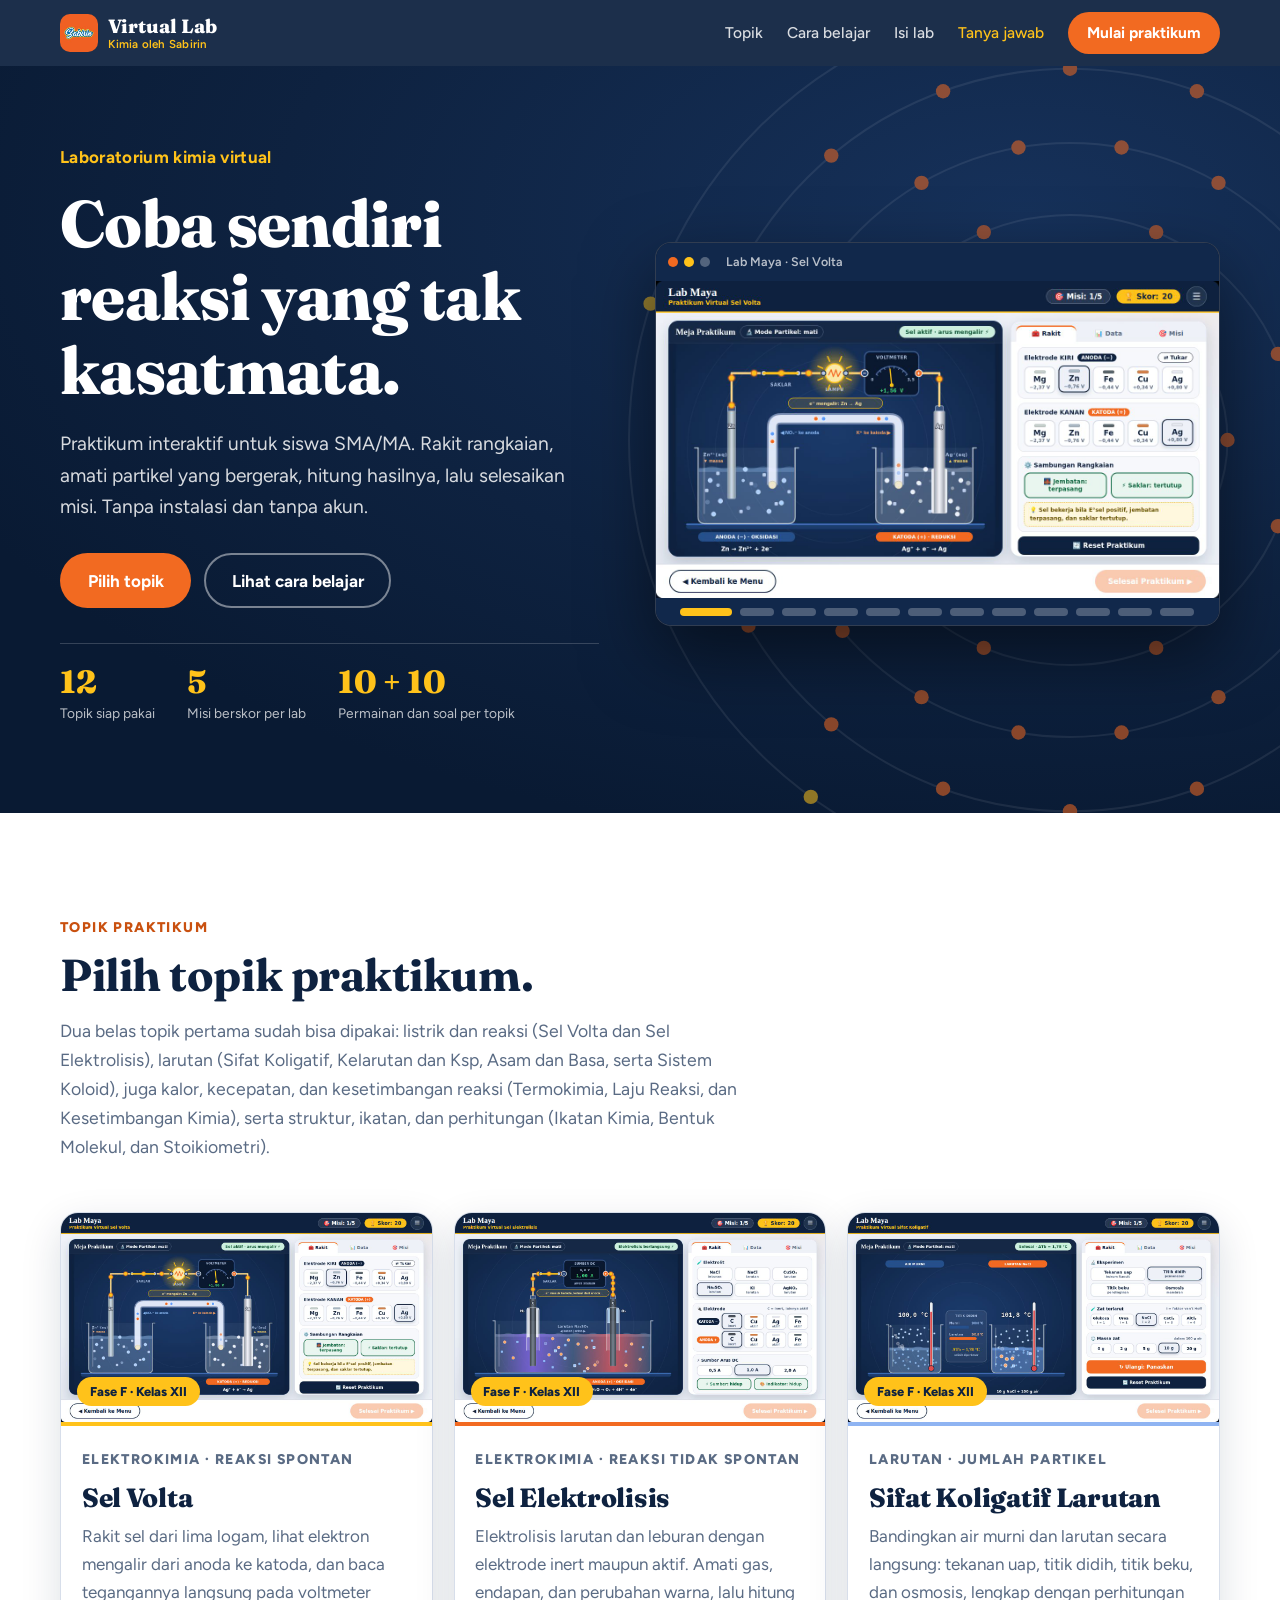
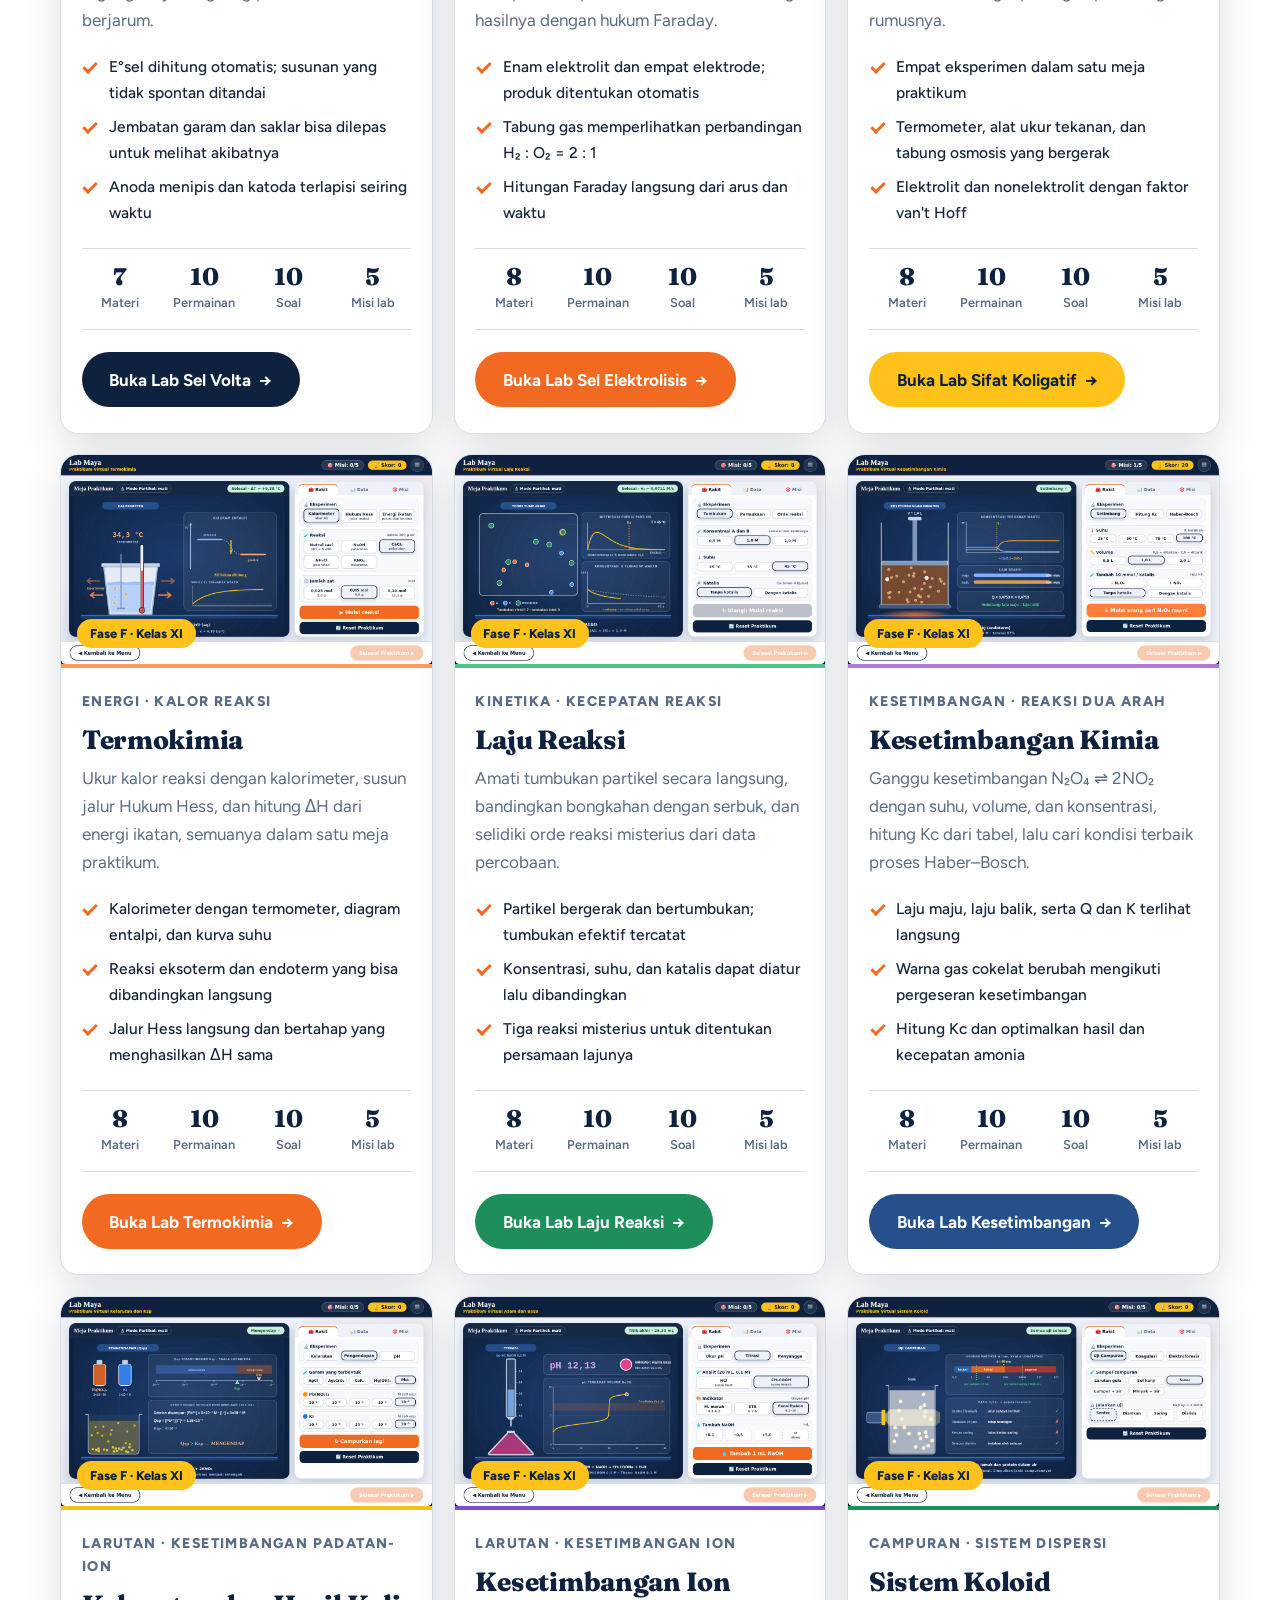
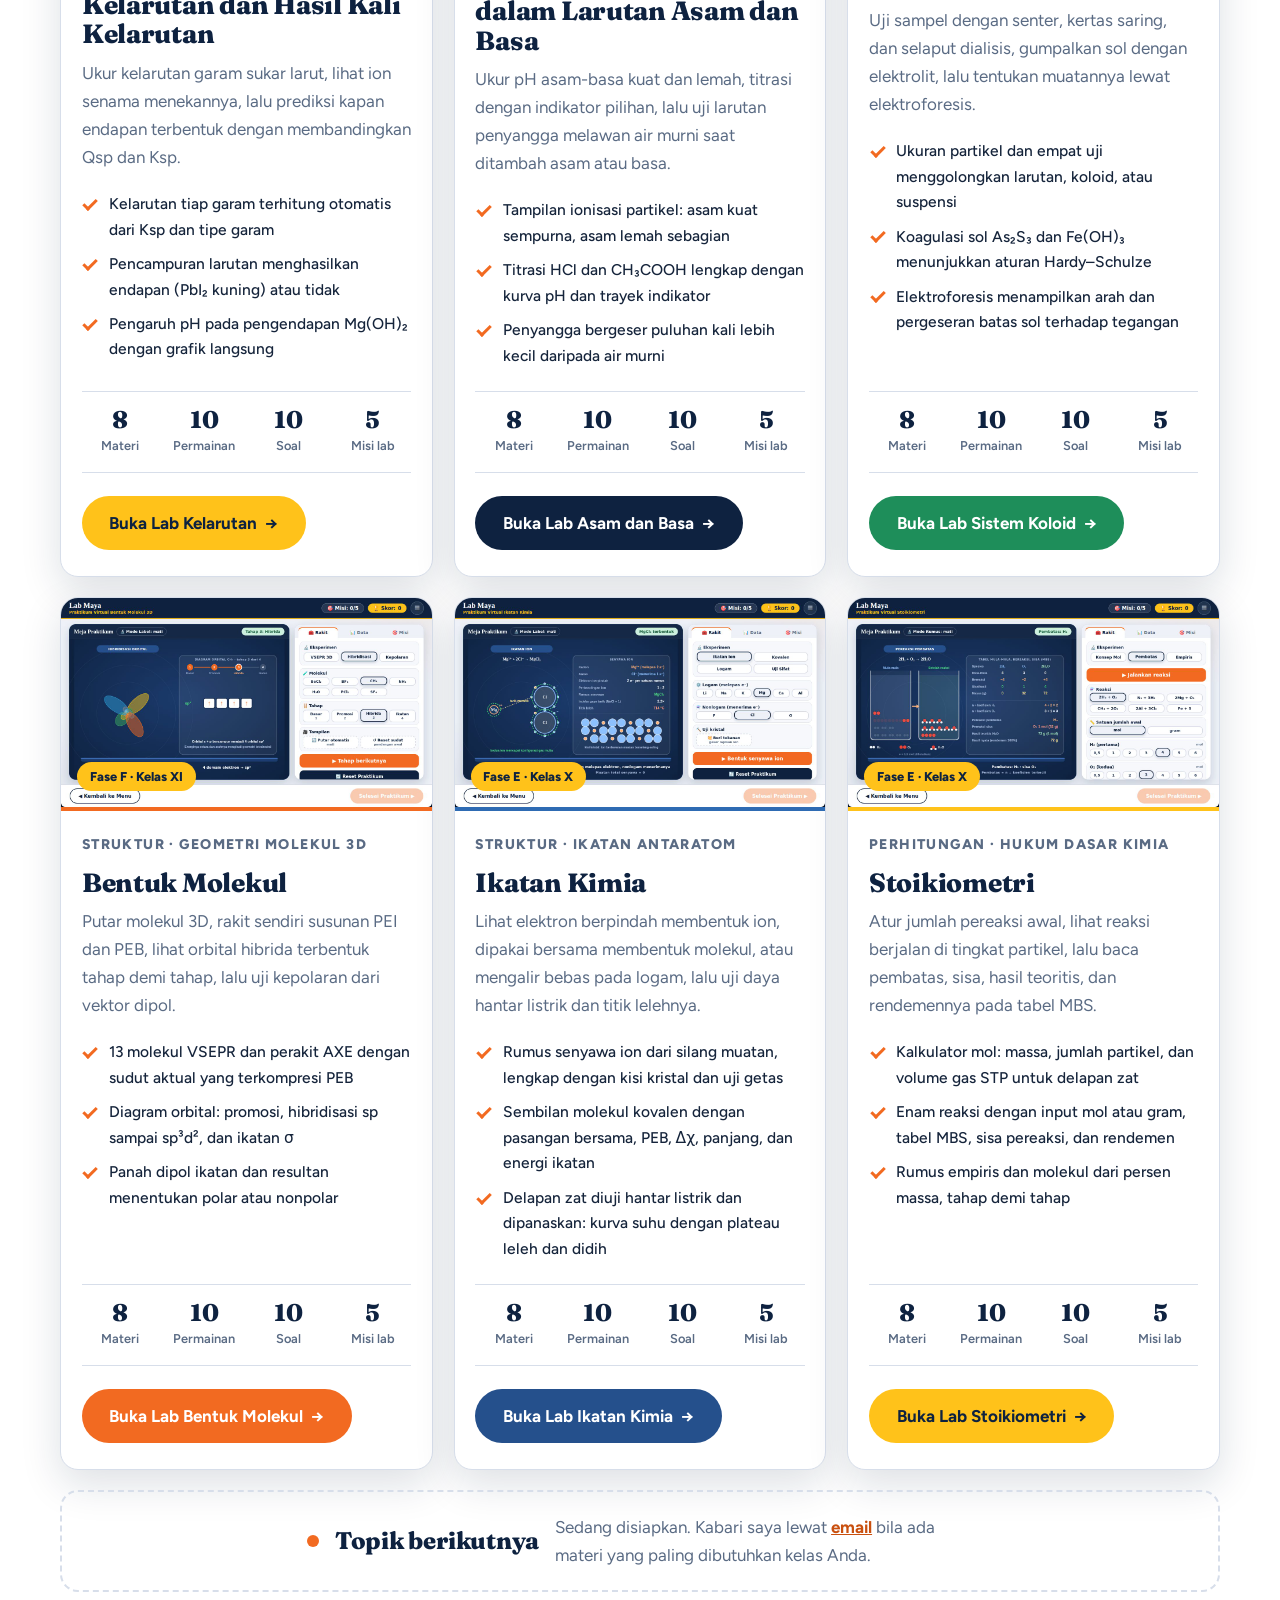
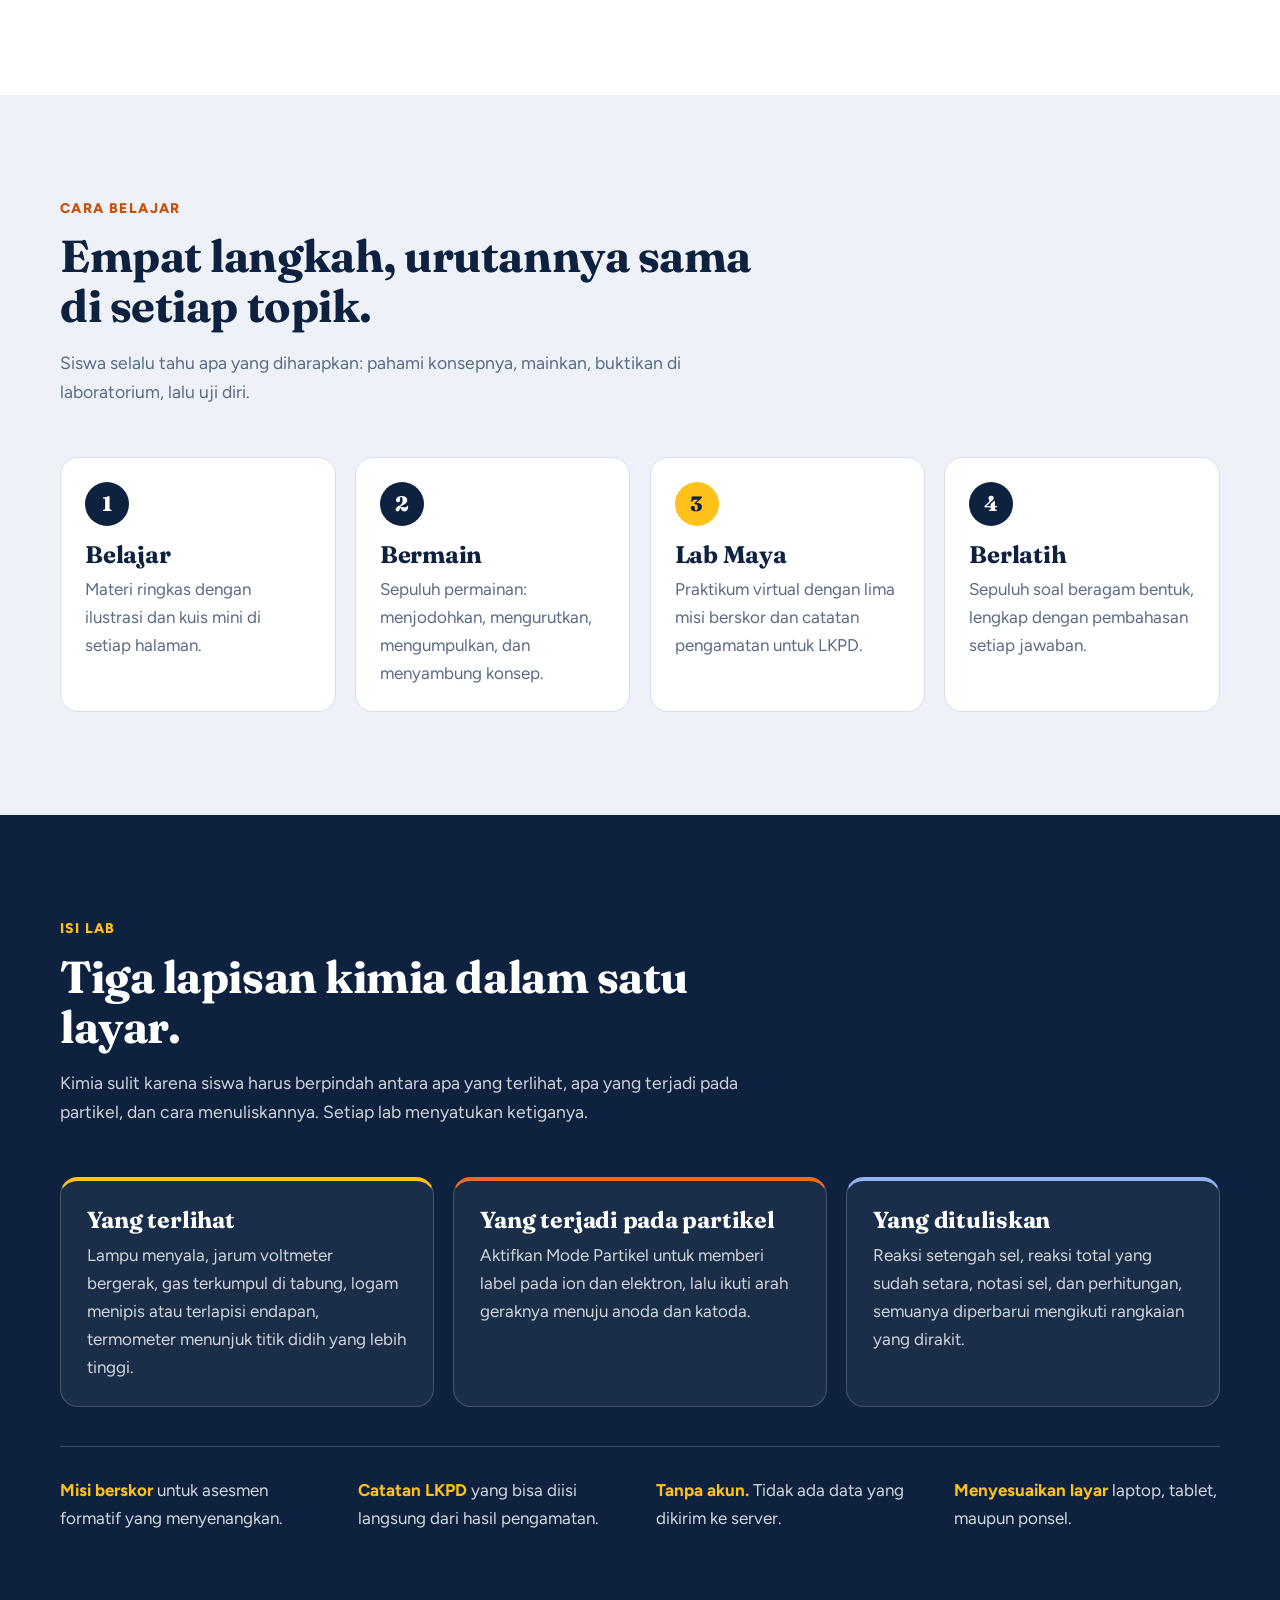
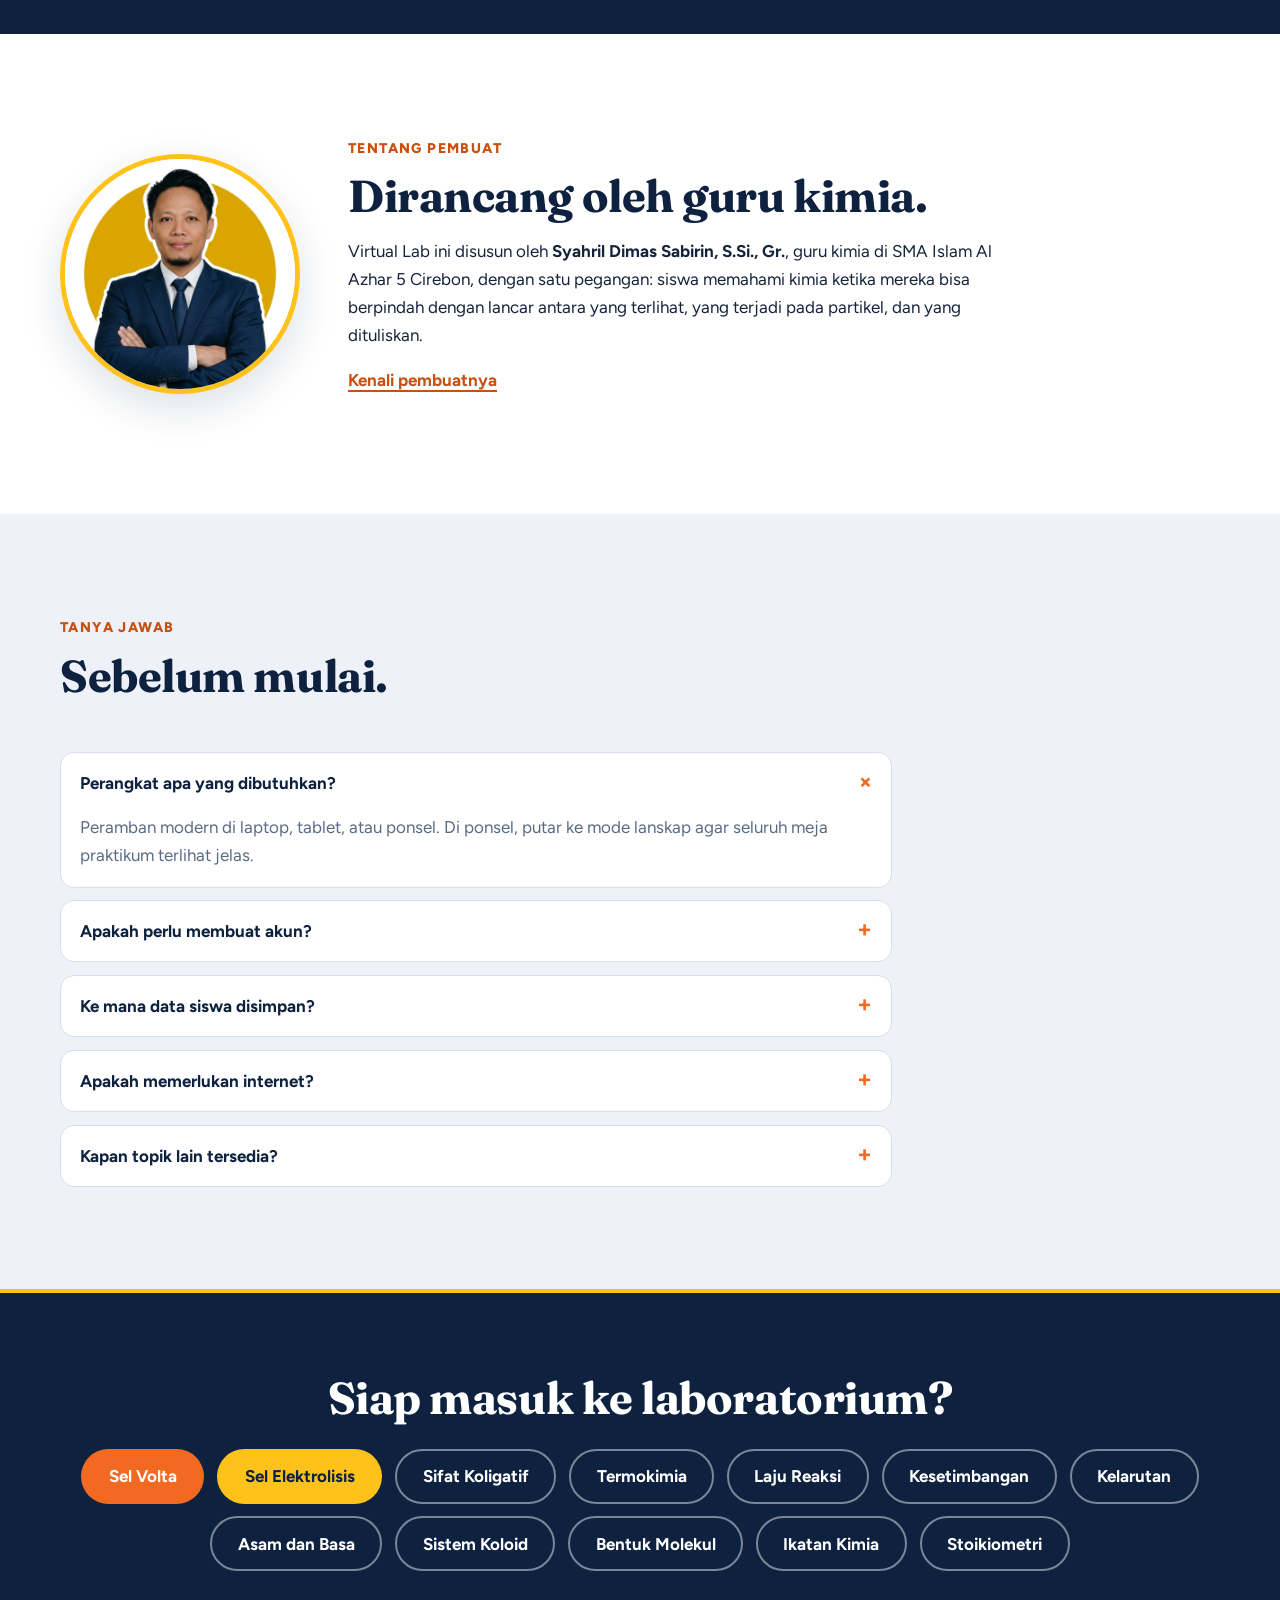
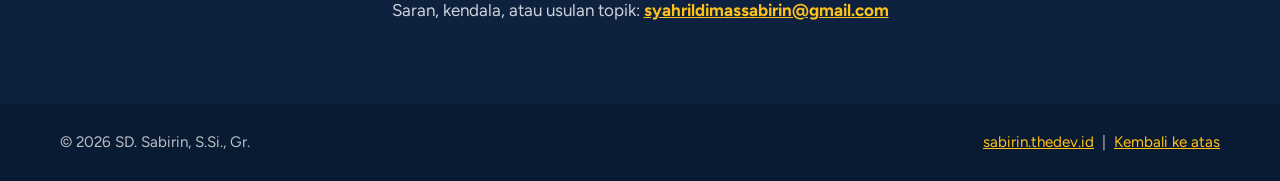
==== index.html @ ab6069f5 "Update index.html" ====
<!doctype html>
<html lang="id">
<head>
<meta charset="utf-8">
<meta name="viewport" content="width=device-width, initial-scale=1">
<title>Virtual Lab Kimia | Elektrokimia, Sifat Koligatif, Termokimia, Laju Reaksi, Kesetimbangan, dan Kelarutan</title>
<meta name="description" content="Praktikum kimia virtual interaktif untuk siswa SMA/MA: rakit sel Volta, lakukan elektrolisis, bandingkan sifat koligatif larutan, ukur kalor reaksi, selidiki laju, kesetimbangan, dan kelarutan, amati partikel, dan selesaikan misi. Tanpa instalasi, tanpa akun.">
<meta name="theme-color" content="#0E2240">
<link rel="icon" type="image/jpeg" href="assets/logo.jpg">
<meta property="og:type" content="website">
<meta property="og:locale" content="id_ID">
<meta property="og:title" content="Virtual Lab Kimia">
<meta property="og:description" content="Coba sendiri reaksi yang tak kasatmata: Lab Maya Sel Volta, Sel Elektrolisis, Sifat Koligatif, Termokimia, Laju Reaksi, Kesetimbangan Kimia, Kelarutan, Asam dan Basa, Sistem Koloid, Bentuk Molekul, Ikatan Kimia, dan Stoikiometri.">
<link rel="preconnect" href="https://fonts.googleapis.com">
<link rel="preconnect" href="https://fonts.gstatic.com" crossorigin>
<link href="https://fonts.googleapis.com/css2?family=Fraunces:opsz,wght@9..144,500;9..144,700;9..144,800&family=Figtree:wght@400;500;600;700;800&display=swap" rel="stylesheet">
<link rel="stylesheet" href="styles.css">
<script>document.documentElement.classList.add('js')</script>
</head>
<body>
<a class="skip" href="#konten">Lewati ke konten utama</a>

<header class="site-header" id="top">
  <div class="wrap bar">
    <a class="brand" href="#top" aria-label="Virtual Lab Kimia, kembali ke atas">
      <img src="assets/logo.jpg" alt="" width="38" height="38">
      <span>Virtual Lab<small>Kimia oleh Sabirin</small></span>
    </a>
    <button class="menu-btn" type="button" aria-expanded="false" aria-controls="nav">
      <span class="sr">Menu</span>
      <svg viewBox="0 0 24 24" width="24" height="24" aria-hidden="true"><path d="M4 7h16M4 12h16M4 17h16" stroke="currentColor" stroke-width="2" stroke-linecap="round"/></svg>
    </button>
    <nav id="nav" aria-label="Navigasi utama">
      <ul>
        <li><a href="#topik">Topik</a></li>
        <li><a href="#cara">Cara belajar</a></li>
        <li><a href="#tiga-lapisan">Isi lab</a></li>
        <li><a href="#faq">Tanya jawab</a></li>
        <li><a class="nav-cta" href="#topik">Mulai praktikum</a></li>
      </ul>
    </nav>
  </div>
</header>

<main id="konten">

  <!-- HERO -->
  <section class="hero" aria-labelledby="judul">
    <svg class="hero-atom" viewBox="0 0 400 400" aria-hidden="true"><g class="shell s1"><circle cx="200" cy="200" r="70"/><circle class="e" cx="270.0" cy="200.0" r="3.2"/><circle class="e" cx="130.0" cy="200.0" r="3.2"/></g><g class="shell s2"><circle cx="200" cy="200" r="100"/><circle class="e" cx="292.4" cy="238.3" r="3.2"/><circle class="e" cx="238.3" cy="292.4" r="3.2"/><circle class="e" cx="161.7" cy="292.4" r="3.2"/><circle class="e" cx="107.6" cy="238.3" r="3.2"/><circle class="e" cx="107.6" cy="161.7" r="3.2"/><circle class="e" cx="161.7" cy="107.6" r="3.2"/><circle class="e" cx="238.3" cy="107.6" r="3.2"/><circle class="e" cx="292.4" cy="161.7" r="3.2"/></g><g class="shell s3"><circle cx="200" cy="200" r="132"/><circle class="e" cx="332.0" cy="200.0" r="3.2"/><circle class="e" cx="324.0" cy="245.1" r="3.2"/><circle class="e" cx="301.1" cy="284.8" r="3.2"/><circle class="e" cx="266.0" cy="314.3" r="3.2"/><circle class="e" cx="222.9" cy="330.0" r="3.2"/><circle class="e" cx="177.1" cy="330.0" r="3.2"/><circle class="e" cx="134.0" cy="314.3" r="3.2"/><circle class="e" cx="98.9" cy="284.8" r="3.2"/><circle class="e" cx="76.0" cy="245.1" r="3.2"/><circle class="e" cx="68.0" cy="200.0" r="3.2"/><circle class="e" cx="76.0" cy="154.9" r="3.2"/><circle class="e" cx="98.9" cy="115.2" r="3.2"/><circle class="e" cx="134.0" cy="85.7" r="3.2"/><circle class="e" cx="177.1" cy="70.0" r="3.2"/><circle class="e" cx="222.9" cy="70.0" r="3.2"/><circle class="e" cx="266.0" cy="85.7" r="3.2"/><circle class="e" cx="301.1" cy="115.2" r="3.2"/><circle class="e" cx="324.0" cy="154.9" r="3.2"/></g><g class="shell s4"><circle cx="200" cy="200" r="165"/><circle class="e" cx="362.5" cy="228.7" r="3.2"/><circle class="e" cx="342.9" cy="282.5" r="3.2"/><circle class="e" cx="306.1" cy="326.4" r="3.2"/><circle class="e" cx="256.4" cy="355.0" r="3.2"/><circle class="e" cx="200.0" cy="365.0" r="3.2"/><circle class="e" cx="143.6" cy="355.0" r="3.2"/><circle class="e" cx="93.9" cy="326.4" r="3.2"/><circle class="e" cx="57.1" cy="282.5" r="3.2"/><circle class="e" cx="37.5" cy="228.7" r="3.2"/><circle class="e" cx="37.5" cy="171.3" r="3.2"/><circle class="e" cx="57.1" cy="117.5" r="3.2"/><circle class="e" cx="93.9" cy="73.6" r="3.2"/><circle class="e" cx="143.6" cy="45.0" r="3.2"/><circle class="e" cx="200.0" cy="35.0" r="3.2"/><circle class="e" cx="256.4" cy="45.0" r="3.2"/><circle class="e" cx="306.1" cy="73.6" r="3.2"/><circle class="e" cx="342.9" cy="117.5" r="3.2"/><circle class="e" cx="362.5" cy="171.3" r="3.2"/></g><g class="shell s5"><circle cx="200" cy="200" r="196"/><circle class="e gold" cx="200.0" cy="4.0" r="3.2"/><circle class="e gold" cx="386.4" cy="139.4" r="3.2"/><circle class="e gold" cx="315.2" cy="358.6" r="3.2"/><circle class="e gold" cx="84.8" cy="358.6" r="3.2"/><circle class="e gold" cx="13.6" cy="139.4" r="3.2"/></g></svg>
    <div class="wrap hero-grid">
      <div class="hero-text">
        <p class="eyebrow">Laboratorium kimia virtual</p>
        <h1 id="judul">Coba sendiri reaksi yang tak kasatmata.</h1>
        <p class="lead">Praktikum interaktif untuk siswa SMA/MA. Rakit rangkaian, amati partikel yang bergerak, hitung hasilnya, lalu selesaikan misi. Tanpa instalasi dan tanpa akun.</p>
        <div class="actions">
          <a class="btn btn-primary" href="#topik">Pilih topik</a>
          <a class="btn btn-ghost" href="#cara">Lihat cara belajar</a>
        </div>
        <dl class="hero-stats">
          <div><dt>Topik siap pakai</dt><dd>12</dd></div>
          <div><dt>Misi berskor per lab</dt><dd>5</dd></div>
          <div><dt>Permainan dan soal per topik</dt><dd>10 + 10</dd></div>
        </dl>
      </div>

      <figure class="device" aria-label="Cuplikan tampilan Lab Maya">
        <div class="device-bar" aria-hidden="true"><i></i><i></i><i></i><span id="device-url">Lab Maya · Sel Volta</span></div>
        <div class="slides" id="slides">
          <img class="slide on" src="assets/preview-volta.jpg" width="1280" height="720" alt="Lab Maya Sel Volta: sel Zn dan Ag menyala dengan voltmeter menunjuk 1,56 volt">
          <img class="slide" src="assets/preview-elektrolisis.jpg" width="1280" height="720" alt="Lab Maya Sel Elektrolisis: elektrolisis larutan Na₂SO₄ dengan tabung gas H₂ dan O₂" loading="lazy">
          <img class="slide" src="assets/preview-koligatif.jpg" width="1280" height="720" alt="Lab Maya Sifat Koligatif: air murni mendidih 100,0 °C dan larutan NaCl mendidih 101,8 °C" loading="lazy">
          <img class="slide" src="assets/preview-termokimia.jpg" width="1280" height="720" alt="Lab Maya Termokimia: kalorimeter dengan termometer, diagram entalpi, dan kurva suhu" loading="lazy">
          <img class="slide" src="assets/preview-lajureaksi.jpg" width="1280" height="720" alt="Lab Maya Laju Reaksi: partikel bertumbukan dalam wadah, distribusi energi, dan kurva konsentrasi terhadap waktu" loading="lazy">
          <img class="slide" src="assets/preview-kesetimbangan.jpg" width="1280" height="720" alt="Lab Maya Kesetimbangan Kimia: silinder gas NO₂ cokelat, grafik konsentrasi, dan laju maju sama dengan laju balik" loading="lazy">
          <img class="slide" src="assets/preview-kelarutan.jpg" width="1280" height="720" alt="Lab Maya Kelarutan: pencampuran Pb(NO₃)₂ dan KI menghasilkan endapan kuning PbI₂ dengan Qsp lebih besar dari Ksp" loading="lazy">
          <img class="slide" src="assets/preview-asam-basa.jpg" width="1280" height="720" alt="Lab Maya Asam dan Basa: titrasi CH₃COOH dengan NaOH, labu merah muda, dan kurva pH yang melonjak di titik ekuivalen" loading="lazy">
          <img class="slide" src="assets/preview-sistem-koloid.jpg" width="1280" height="720" alt="Lab Maya Sistem Koloid: senter menembus gelas susu sehingga jalur cahaya terlihat, dengan skala ukuran partikel dan hasil empat uji" loading="lazy">
          <img class="slide" src="assets/preview-bentuk-molekul.jpg" width="1280" height="720" alt="Lab Maya Bentuk Molekul 3D: empat orbital hibrida sp³ pada metana dan diagram orbital hibridisasi" loading="lazy">
          <img class="slide" src="assets/preview-ikatan-kimia.jpg" width="1280" height="720" alt="Lab Maya Ikatan Kimia: Mg melepas dua elektron kepada dua Cl membentuk MgCl₂ beserta kisi kristal dan data sifat" loading="lazy">
          <img class="slide" src="assets/preview-stoikiometri.jpg" width="1280" height="720" alt="Lab Maya Stoikiometri: 4 mol H₂ dan 3 mol O₂, tabel mula-mula bereaksi sisa, H₂ sebagai pereaksi pembatas" loading="lazy">
        </div>
        <figcaption class="dots" role="tablist" aria-label="Pilih cuplikan">
          <button type="button" role="tab" class="dot on" aria-selected="true" data-i="0" data-url="Lab Maya · Sel Volta"><span class="sr">Sel Volta</span></button>
          <button type="button" role="tab" class="dot" aria-selected="false" data-i="1" data-url="Lab Maya · Sel Elektrolisis"><span class="sr">Sel Elektrolisis</span></button>
          <button type="button" role="tab" class="dot" aria-selected="false" data-i="2" data-url="Lab Maya · Sifat Koligatif"><span class="sr">Sifat Koligatif</span></button>
          <button type="button" role="tab" class="dot" aria-selected="false" data-i="3" data-url="Lab Maya · Termokimia"><span class="sr">Termokimia</span></button>
          <button type="button" role="tab" class="dot" aria-selected="false" data-i="4" data-url="Lab Maya · Laju Reaksi"><span class="sr">Laju Reaksi</span></button>
          <button type="button" role="tab" class="dot" aria-selected="false" data-i="5" data-url="Lab Maya · Kesetimbangan Kimia"><span class="sr">Kesetimbangan Kimia</span></button>
          <button type="button" role="tab" class="dot" aria-selected="false" data-i="6" data-url="Lab Maya · Kelarutan dan Ksp"><span class="sr">Kelarutan dan Ksp</span></button>
          <button type="button" role="tab" class="dot" aria-selected="false" data-i="7" data-url="Lab Maya · Asam dan Basa"><span class="sr">Asam dan Basa</span></button>
          <button type="button" role="tab" class="dot" aria-selected="false" data-i="8" data-url="Lab Maya · Sistem Koloid"><span class="sr">Sistem Koloid</span></button>
          <button type="button" role="tab" class="dot" aria-selected="false" data-i="9" data-url="Lab Maya · Bentuk Molekul"><span class="sr">Bentuk Molekul</span></button>
          <button type="button" role="tab" class="dot" aria-selected="false" data-i="10" data-url="Lab Maya · Ikatan Kimia"><span class="sr">Ikatan Kimia</span></button>
          <button type="button" role="tab" class="dot" aria-selected="false" data-i="11" data-url="Lab Maya · Stoikiometri"><span class="sr">Stoikiometri</span></button>
        </figcaption>
      </figure>
    </div>
  </section>

  <!-- TOPIK -->
  <section class="section" id="topik" aria-labelledby="h-topik">
    <div class="wrap">
      <div class="sec-head reveal">
        <p class="kicker">Topik praktikum</p>
        <h2 id="h-topik">Pilih topik praktikum.</h2>
        <p class="sec-lead">Dua belas topik pertama sudah bisa dipakai: listrik dan reaksi (Sel Volta dan Sel Elektrolisis), larutan (Sifat Koligatif, Kelarutan dan Ksp, Asam dan Basa, serta Sistem Koloid), juga kalor, kecepatan, dan kesetimbangan reaksi (Termokimia, Laju Reaksi, dan Kesetimbangan Kimia), serta struktur, ikatan, dan perhitungan (Ikatan Kimia, Bentuk Molekul, dan Stoikiometri).</p>
      </div>

      <div class="topics">

        <article class="topic t-volta reveal">
          <a class="topic-img" href="sel-volta/index.html" tabindex="-1" aria-hidden="true">
            <img src="assets/preview-volta.jpg" width="1280" height="720" alt="" loading="lazy">
            <span class="tag">Fase F · Kelas XII</span>
          </a>
          <div class="topic-body">
            <p class="kicker">Elektrokimia · reaksi spontan</p>
            <h3>Sel Volta</h3>
            <p>Rakit sel dari lima logam, lihat elektron mengalir dari anoda ke katoda, dan baca tegangannya langsung pada voltmeter berjarum.</p>
            <ul class="ticks">
              <li>E°sel dihitung otomatis; susunan yang tidak spontan ditandai</li>
              <li>Jembatan garam dan saklar bisa dilepas untuk melihat akibatnya</li>
              <li>Anoda menipis dan katoda terlapisi seiring waktu</li>
            </ul>
            <dl class="stats">
              <div><dt>Materi</dt><dd>7</dd></div>
              <div><dt>Permainan</dt><dd>10</dd></div>
              <div><dt>Soal</dt><dd>10</dd></div>
              <div><dt>Misi lab</dt><dd>5</dd></div>
            </dl>
            <a class="btn btn-navy" href="sel-volta/index.html">Buka Lab Sel Volta <span aria-hidden="true">→</span></a>
          </div>
        </article>

        <article class="topic t-elektrolisis reveal">
          <a class="topic-img" href="sel-elektrolisis/index.html" tabindex="-1" aria-hidden="true">
            <img src="assets/preview-elektrolisis.jpg" width="1280" height="720" alt="" loading="lazy">
            <span class="tag">Fase F · Kelas XII</span>
          </a>
          <div class="topic-body">
            <p class="kicker">Elektrokimia · reaksi tidak spontan</p>
            <h3>Sel Elektrolisis</h3>
            <p>Elektrolisis larutan dan leburan dengan elektrode inert maupun aktif. Amati gas, endapan, dan perubahan warna, lalu hitung hasilnya dengan hukum Faraday.</p>
            <ul class="ticks">
              <li>Enam elektrolit dan empat elektrode; produk ditentukan otomatis</li>
              <li>Tabung gas memperlihatkan perbandingan H₂&nbsp;:&nbsp;O₂ = 2&nbsp;:&nbsp;1</li>
              <li>Hitungan Faraday langsung dari arus dan waktu</li>
            </ul>
            <dl class="stats">
              <div><dt>Materi</dt><dd>8</dd></div>
              <div><dt>Permainan</dt><dd>10</dd></div>
              <div><dt>Soal</dt><dd>10</dd></div>
              <div><dt>Misi lab</dt><dd>5</dd></div>
            </dl>
            <a class="btn btn-orange" href="sel-elektrolisis/index.html">Buka Lab Sel Elektrolisis <span aria-hidden="true">→</span></a>
          </div>
        </article>


        <article class="topic t-koligatif reveal">
          <a class="topic-img" href="sifat-koligatif/index.html" tabindex="-1" aria-hidden="true">
            <img src="assets/preview-koligatif.jpg" width="1280" height="720" alt="" loading="lazy">
            <span class="tag">Fase F · Kelas XII</span>
          </a>
          <div class="topic-body">
            <p class="kicker">Larutan · jumlah partikel</p>
            <h3>Sifat Koligatif Larutan</h3>
            <p>Bandingkan air murni dan larutan secara langsung: tekanan uap, titik didih, titik beku, dan osmosis, lengkap dengan perhitungan rumusnya.</p>
            <ul class="ticks">
              <li>Empat eksperimen dalam satu meja praktikum</li>
              <li>Termometer, alat ukur tekanan, dan tabung osmosis yang bergerak</li>
              <li>Elektrolit dan nonelektrolit dengan faktor van't&nbsp;Hoff</li>
            </ul>
            <dl class="stats">
              <div><dt>Materi</dt><dd>8</dd></div>
              <div><dt>Permainan</dt><dd>10</dd></div>
              <div><dt>Soal</dt><dd>10</dd></div>
              <div><dt>Misi lab</dt><dd>5</dd></div>
            </dl>
            <a class="btn btn-gold" href="sifat-koligatif/index.html">Buka Lab Sifat Koligatif <span aria-hidden="true">→</span></a>
          </div>
        </article>

        <article class="topic t-termo reveal">
          <a class="topic-img" href="termokimia/index.html" tabindex="-1" aria-hidden="true">
            <img src="assets/preview-termokimia.jpg" width="1280" height="720" alt="" loading="lazy">
            <span class="tag">Fase F · Kelas XI</span>
          </a>
          <div class="topic-body">
            <p class="kicker">Energi · kalor reaksi</p>
            <h3>Termokimia</h3>
            <p>Ukur kalor reaksi dengan kalorimeter, susun jalur Hukum Hess, dan hitung ΔH dari energi ikatan, semuanya dalam satu meja praktikum.</p>
            <ul class="ticks">
              <li>Kalorimeter dengan termometer, diagram entalpi, dan kurva suhu</li>
              <li>Reaksi eksoterm dan endoterm yang bisa dibandingkan langsung</li>
              <li>Jalur Hess langsung dan bertahap yang menghasilkan ΔH sama</li>
            </ul>
            <dl class="stats">
              <div><dt>Materi</dt><dd>8</dd></div>
              <div><dt>Permainan</dt><dd>10</dd></div>
              <div><dt>Soal</dt><dd>10</dd></div>
              <div><dt>Misi lab</dt><dd>5</dd></div>
            </dl>
            <a class="btn btn-orange" href="termokimia/index.html">Buka Lab Termokimia <span aria-hidden="true">→</span></a>
          </div>
        </article>

        <article class="topic t-laju reveal">
          <a class="topic-img" href="laju-reaksi/index.html" tabindex="-1" aria-hidden="true">
            <img src="assets/preview-lajureaksi.jpg" width="1280" height="720" alt="" loading="lazy">
            <span class="tag">Fase F · Kelas XI</span>
          </a>
          <div class="topic-body">
            <p class="kicker">Kinetika · kecepatan reaksi</p>
            <h3>Laju Reaksi</h3>
            <p>Amati tumbukan partikel secara langsung, bandingkan bongkahan dengan serbuk, dan selidiki orde reaksi misterius dari data percobaan.</p>
            <ul class="ticks">
              <li>Partikel bergerak dan bertumbukan; tumbukan efektif tercatat</li>
              <li>Konsentrasi, suhu, dan katalis dapat diatur lalu dibandingkan</li>
              <li>Tiga reaksi misterius untuk ditentukan persamaan lajunya</li>
            </ul>
            <dl class="stats">
              <div><dt>Materi</dt><dd>8</dd></div>
              <div><dt>Permainan</dt><dd>10</dd></div>
              <div><dt>Soal</dt><dd>10</dd></div>
              <div><dt>Misi lab</dt><dd>5</dd></div>
            </dl>
            <a class="btn btn-green" href="laju-reaksi/index.html">Buka Lab Laju Reaksi <span aria-hidden="true">→</span></a>
          </div>
        </article>

        <article class="topic t-setimbang reveal">
          <a class="topic-img" href="kesetimbangan/index.html" tabindex="-1" aria-hidden="true">
            <img src="assets/preview-kesetimbangan.jpg" width="1280" height="720" alt="" loading="lazy">
            <span class="tag">Fase F · Kelas XI</span>
          </a>
          <div class="topic-body">
            <p class="kicker">Kesetimbangan · reaksi dua arah</p>
            <h3>Kesetimbangan Kimia</h3>
            <p>Ganggu kesetimbangan N₂O₄ ⇌ 2NO₂ dengan suhu, volume, dan konsentrasi, hitung Kc dari tabel, lalu cari kondisi terbaik proses Haber–Bosch.</p>
            <ul class="ticks">
              <li>Laju maju, laju balik, serta Q dan K terlihat langsung</li>
              <li>Warna gas cokelat berubah mengikuti pergeseran kesetimbangan</li>
              <li>Hitung Kc dan optimalkan hasil dan kecepatan amonia</li>
            </ul>
            <dl class="stats">
              <div><dt>Materi</dt><dd>8</dd></div>
              <div><dt>Permainan</dt><dd>10</dd></div>
              <div><dt>Soal</dt><dd>10</dd></div>
              <div><dt>Misi lab</dt><dd>5</dd></div>
            </dl>
            <a class="btn btn-blue" href="kesetimbangan/index.html">Buka Lab Kesetimbangan <span aria-hidden="true">→</span></a>
          </div>
        </article>

        <article class="topic t-ksp reveal">
          <a class="topic-img" href="kelarutan/index.html" tabindex="-1" aria-hidden="true">
            <img src="assets/preview-kelarutan.jpg" width="1280" height="720" alt="" loading="lazy">
            <span class="tag">Fase F · Kelas XI</span>
          </a>
          <div class="topic-body">
            <p class="kicker">Larutan · kesetimbangan padatan-ion</p>
            <h3>Kelarutan dan Hasil Kali Kelarutan</h3>
            <p>Ukur kelarutan garam sukar larut, lihat ion senama menekannya, lalu prediksi kapan endapan terbentuk dengan membandingkan Qsp dan Ksp.</p>
            <ul class="ticks">
              <li>Kelarutan tiap garam terhitung otomatis dari Ksp dan tipe garam</li>
              <li>Pencampuran larutan menghasilkan endapan (PbI₂ kuning) atau tidak</li>
              <li>Pengaruh pH pada pengendapan Mg(OH)₂ dengan grafik langsung</li>
            </ul>
            <dl class="stats">
              <div><dt>Materi</dt><dd>8</dd></div>
              <div><dt>Permainan</dt><dd>10</dd></div>
              <div><dt>Soal</dt><dd>10</dd></div>
              <div><dt>Misi lab</dt><dd>5</dd></div>
            </dl>
            <a class="btn btn-gold" href="kelarutan/index.html">Buka Lab Kelarutan <span aria-hidden="true">→</span></a>
          </div>
        </article>

        <article class="topic t-ab reveal">
          <a class="topic-img" href="asam-basa/index.html" tabindex="-1" aria-hidden="true">
            <img src="assets/preview-asam-basa.jpg" width="1280" height="720" alt="" loading="lazy">
            <span class="tag">Fase F · Kelas XI</span>
          </a>
          <div class="topic-body">
            <p class="kicker">Larutan · kesetimbangan ion</p>
            <h3>Kesetimbangan Ion dalam Larutan Asam dan Basa</h3>
            <p>Ukur pH asam-basa kuat dan lemah, titrasi dengan indikator pilihan, lalu uji larutan penyangga melawan air murni saat ditambah asam atau basa.</p>
            <ul class="ticks">
              <li>Tampilan ionisasi partikel: asam kuat sempurna, asam lemah sebagian</li>
              <li>Titrasi HCl dan CH₃COOH lengkap dengan kurva pH dan trayek indikator</li>
              <li>Penyangga bergeser puluhan kali lebih kecil daripada air murni</li>
            </ul>
            <dl class="stats">
              <div><dt>Materi</dt><dd>8</dd></div>
              <div><dt>Permainan</dt><dd>10</dd></div>
              <div><dt>Soal</dt><dd>10</dd></div>
              <div><dt>Misi lab</dt><dd>5</dd></div>
            </dl>
            <a class="btn btn-navy" href="asam-basa/index.html">Buka Lab Asam dan Basa <span aria-hidden="true">→</span></a>
          </div>
        </article>

        <article class="topic t-kol reveal">
          <a class="topic-img" href="sistem-koloid/index.html" tabindex="-1" aria-hidden="true">
            <img src="assets/preview-sistem-koloid.jpg" width="1280" height="720" alt="" loading="lazy">
            <span class="tag">Fase F · Kelas XI</span>
          </a>
          <div class="topic-body">
            <p class="kicker">Campuran · sistem dispersi</p>
            <h3>Sistem Koloid</h3>
            <p>Uji sampel dengan senter, kertas saring, dan selaput dialisis, gumpalkan sol dengan elektrolit, lalu tentukan muatannya lewat elektroforesis.</p>
            <ul class="ticks">
              <li>Ukuran partikel dan empat uji menggolongkan larutan, koloid, atau suspensi</li>
              <li>Koagulasi sol As₂S₃ dan Fe(OH)₃ menunjukkan aturan Hardy–Schulze</li>
              <li>Elektroforesis menampilkan arah dan pergeseran batas sol terhadap tegangan</li>
            </ul>
            <dl class="stats">
              <div><dt>Materi</dt><dd>8</dd></div>
              <div><dt>Permainan</dt><dd>10</dd></div>
              <div><dt>Soal</dt><dd>10</dd></div>
              <div><dt>Misi lab</dt><dd>5</dd></div>
            </dl>
            <a class="btn btn-green" href="sistem-koloid/index.html">Buka Lab Sistem Koloid <span aria-hidden="true">→</span></a>
          </div>
        </article>

        <article class="topic t-bm reveal">
          <a class="topic-img" href="bentuk-molekul/index.html" tabindex="-1" aria-hidden="true">
            <img src="assets/preview-bentuk-molekul.jpg" width="1280" height="720" alt="" loading="lazy">
            <span class="tag">Fase F · Kelas XI</span>
          </a>
          <div class="topic-body">
            <p class="kicker">Struktur · geometri molekul 3D</p>
            <h3>Bentuk Molekul</h3>
            <p>Putar molekul 3D, rakit sendiri susunan PEI dan PEB, lihat orbital hibrida terbentuk tahap demi tahap, lalu uji kepolaran dari vektor dipol.</p>
            <ul class="ticks">
              <li>13 molekul VSEPR dan perakit AXE dengan sudut aktual yang terkompresi PEB</li>
              <li>Diagram orbital: promosi, hibridisasi sp sampai sp³d², dan ikatan σ</li>
              <li>Panah dipol ikatan dan resultan menentukan polar atau nonpolar</li>
            </ul>
            <dl class="stats">
              <div><dt>Materi</dt><dd>8</dd></div>
              <div><dt>Permainan</dt><dd>10</dd></div>
              <div><dt>Soal</dt><dd>10</dd></div>
              <div><dt>Misi lab</dt><dd>5</dd></div>
            </dl>
            <a class="btn btn-orange" href="bentuk-molekul/index.html">Buka Lab Bentuk Molekul <span aria-hidden="true">→</span></a>
          </div>
        </article>

        <article class="topic t-ik reveal">
          <a class="topic-img" href="ikatan-kimia/index.html" tabindex="-1" aria-hidden="true">
            <img src="assets/preview-ikatan-kimia.jpg" width="1280" height="720" alt="" loading="lazy">
            <span class="tag">Fase E · Kelas X</span>
          </a>
          <div class="topic-body">
            <p class="kicker">Struktur · ikatan antaratom</p>
            <h3>Ikatan Kimia</h3>
            <p>Lihat elektron berpindah membentuk ion, dipakai bersama membentuk molekul, atau mengalir bebas pada logam, lalu uji daya hantar listrik dan titik lelehnya.</p>
            <ul class="ticks">
              <li>Rumus senyawa ion dari silang muatan, lengkap dengan kisi kristal dan uji getas</li>
              <li>Sembilan molekul kovalen dengan pasangan bersama, PEB, Δχ, panjang, dan energi ikatan</li>
              <li>Delapan zat diuji hantar listrik dan dipanaskan: kurva suhu dengan plateau leleh dan didih</li>
            </ul>
            <dl class="stats">
              <div><dt>Materi</dt><dd>8</dd></div>
              <div><dt>Permainan</dt><dd>10</dd></div>
              <div><dt>Soal</dt><dd>10</dd></div>
              <div><dt>Misi lab</dt><dd>5</dd></div>
            </dl>
            <a class="btn btn-blue" href="ikatan-kimia/index.html">Buka Lab Ikatan Kimia <span aria-hidden="true">→</span></a>
          </div>
        </article>

        <article class="topic t-st reveal">
          <a class="topic-img" href="stoikiometri/index.html" tabindex="-1" aria-hidden="true">
            <img src="assets/preview-stoikiometri.jpg" width="1280" height="720" alt="" loading="lazy">
            <span class="tag">Fase E · Kelas X</span>
          </a>
          <div class="topic-body">
            <p class="kicker">Perhitungan · hukum dasar kimia</p>
            <h3>Stoikiometri</h3>
            <p>Atur jumlah pereaksi awal, lihat reaksi berjalan di tingkat partikel, lalu baca pembatas, sisa, hasil teoritis, dan rendemennya pada tabel MBS.</p>
            <ul class="ticks">
              <li>Kalkulator mol: massa, jumlah partikel, dan volume gas STP untuk delapan zat</li>
              <li>Enam reaksi dengan input mol atau gram, tabel MBS, sisa pereaksi, dan rendemen</li>
              <li>Rumus empiris dan molekul dari persen massa, tahap demi tahap</li>
            </ul>
            <dl class="stats">
              <div><dt>Materi</dt><dd>8</dd></div>
              <div><dt>Permainan</dt><dd>10</dd></div>
              <div><dt>Soal</dt><dd>10</dd></div>
              <div><dt>Misi lab</dt><dd>5</dd></div>
            </dl>
            <a class="btn btn-gold" href="stoikiometri/index.html">Buka Lab Stoikiometri <span aria-hidden="true">→</span></a>
          </div>
        </article>

        <aside class="topic topic-soon reveal" aria-label="Topik berikutnya">
          <span class="dot-pulse" aria-hidden="true"></span>
          <h3>Topik berikutnya</h3>
          <p>Sedang disiapkan. Kabari saya lewat <a href="#kontak">email</a> bila ada materi yang paling dibutuhkan kelas Anda.</p>
        </aside>
      </div>
    </div>
  </section>

  <!-- CARA BELAJAR -->
  <section class="section section-tint" id="cara" aria-labelledby="h-cara">
    <div class="wrap">
      <div class="sec-head reveal">
        <p class="kicker">Cara belajar</p>
        <h2 id="h-cara">Empat langkah, urutannya sama di setiap topik.</h2>
        <p class="sec-lead">Siswa selalu tahu apa yang diharapkan: pahami konsepnya, mainkan, buktikan di laboratorium, lalu uji diri.</p>
      </div>
      <ol class="steps">
        <li class="reveal"><span class="no">1</span><h3>Belajar</h3><p>Materi ringkas dengan ilustrasi dan kuis mini di setiap halaman.</p></li>
        <li class="reveal"><span class="no">2</span><h3>Bermain</h3><p>Sepuluh permainan: menjodohkan, mengurutkan, mengumpulkan, dan menyambung konsep.</p></li>
        <li class="reveal"><span class="no gold">3</span><h3>Lab Maya</h3><p>Praktikum virtual dengan lima misi berskor dan catatan pengamatan untuk LKPD.</p></li>
        <li class="reveal"><span class="no">4</span><h3>Berlatih</h3><p>Sepuluh soal beragam bentuk, lengkap dengan pembahasan setiap jawaban.</p></li>
      </ol>
    </div>
  </section>

  <!-- TIGA LAPISAN -->
  <section class="section section-navy" id="tiga-lapisan" aria-labelledby="h-lapisan">
    <div class="wrap">
      <div class="sec-head reveal">
        <p class="kicker gold">Isi lab</p>
        <h2 id="h-lapisan">Tiga lapisan kimia dalam satu layar.</h2>
        <p class="sec-lead">Kimia sulit karena siswa harus berpindah antara apa yang terlihat, apa yang terjadi pada partikel, dan cara menuliskannya. Setiap lab menyatukan ketiganya.</p>
      </div>
      <div class="layers">
        <article class="layer reveal">
          <h3>Yang terlihat</h3>
          <p>Lampu menyala, jarum voltmeter bergerak, gas terkumpul di tabung, logam menipis atau terlapisi endapan, termometer menunjuk titik didih yang lebih tinggi.</p>
        </article>
        <article class="layer reveal">
          <h3>Yang terjadi pada partikel</h3>
          <p>Aktifkan Mode Partikel untuk memberi label pada ion dan elektron, lalu ikuti arah geraknya menuju anoda dan katoda.</p>
        </article>
        <article class="layer reveal">
          <h3>Yang dituliskan</h3>
          <p>Reaksi setengah sel, reaksi total yang sudah setara, notasi sel, dan perhitungan, semuanya diperbarui mengikuti rangkaian yang dirakit.</p>
        </article>
      </div>
      <ul class="extras reveal">
        <li><strong>Misi berskor</strong> untuk asesmen formatif yang menyenangkan.</li>
        <li><strong>Catatan LKPD</strong> yang bisa diisi langsung dari hasil pengamatan.</li>
        <li><strong>Tanpa akun.</strong> Tidak ada data yang dikirim ke server.</li>
        <li><strong>Menyesuaikan layar</strong> laptop, tablet, maupun ponsel.</li>
      </ul>
    </div>
  </section>

  <!-- TENTANG -->
  <section class="section" id="tentang" aria-labelledby="h-tentang">
    <div class="wrap about">
      <img class="about-photo reveal" src="assets/profile.jpg" width="540" height="540" alt="Syahril Dimas Sabirin" loading="lazy">
      <div class="reveal">
        <p class="kicker">Tentang pembuat</p>
        <h2 id="h-tentang">Dirancang oleh guru kimia.</h2>
        <p>Virtual Lab ini disusun oleh <strong>Syahril Dimas Sabirin, S.Si., Gr.</strong>, guru kimia di SMA Islam Al Azhar 5 Cirebon, dengan satu pegangan: siswa memahami kimia ketika mereka bisa berpindah dengan lancar antara yang terlihat, yang terjadi pada partikel, dan yang dituliskan.</p>
        <p><a class="link" href="https://sabirin.thedev.id" target="_blank" rel="noopener">Kenali pembuatnya<span class="sr"> (tab baru)</span></a></p>
      </div>
    </div>
  </section>

  <!-- FAQ -->
  <section class="section section-tint" id="faq" aria-labelledby="h-faq">
    <div class="wrap faq-wrap">
      <div class="sec-head reveal">
        <p class="kicker">Tanya jawab</p>
        <h2 id="h-faq">Sebelum mulai.</h2>
      </div>
      <div class="faq reveal">
        <details open><summary>Perangkat apa yang dibutuhkan?</summary><p>Peramban modern di laptop, tablet, atau ponsel. Di ponsel, putar ke mode lanskap agar seluruh meja praktikum terlihat jelas.</p></details>
        <details><summary>Apakah perlu membuat akun?</summary><p>Tidak. Nama dan kelas hanya diminta di awal untuk ditampilkan pada layar hasil.</p></details>
        <details><summary>Ke mana data siswa disimpan?</summary><p>Tidak ke mana-mana. Halaman tidak mengirim data ke server dan tidak menyimpan apa pun setelah tab ditutup.</p></details>
        <details><summary>Apakah memerlukan internet?</summary><p>Perlu saat memuat halaman pertama kali, karena font dan berkas suara diunduh. Setelah itu praktikum berjalan di peramban Anda.</p></details>
        <details><summary>Kapan topik lain tersedia?</summary><p>Sedang disiapkan. Jika ada topik yang paling Anda butuhkan, kirim usulan lewat email di bagian kontak.</p></details>
      </div>
    </div>
  </section>

  <!-- CTA + KONTAK -->
  <section class="cta" id="kontak" aria-labelledby="h-cta">
    <div class="wrap cta-in reveal">
      <h2 id="h-cta">Siap masuk ke laboratorium?</h2>
      <div class="actions center">
        <a class="btn btn-primary" href="sel-volta/index.html">Sel Volta</a>
        <a class="btn btn-gold" href="sel-elektrolisis/index.html">Sel Elektrolisis</a>
        <a class="btn btn-ghost" href="sifat-koligatif/index.html">Sifat Koligatif</a>
        <a class="btn btn-ghost" href="termokimia/index.html">Termokimia</a>
        <a class="btn btn-ghost" href="laju-reaksi/index.html">Laju Reaksi</a>
        <a class="btn btn-ghost" href="kesetimbangan/index.html">Kesetimbangan</a>
        <a class="btn btn-ghost" href="kelarutan/index.html">Kelarutan</a>
        <a class="btn btn-ghost" href="asam-basa/index.html">Asam dan Basa</a>
        <a class="btn btn-ghost" href="sistem-koloid/index.html">Sistem Koloid</a>
        <a class="btn btn-ghost" href="bentuk-molekul/index.html">Bentuk Molekul</a>
        <a class="btn btn-ghost" href="ikatan-kimia/index.html">Ikatan Kimia</a>
        <a class="btn btn-ghost" href="stoikiometri/index.html">Stoikiometri</a>
      </div>
      <p class="cta-note">Saran, kendala, atau usulan topik: <a href="mailto:syahrildimassabirin@gmail.com">syahrildimassabirin@gmail.com</a></p>
    </div>
  </section>
</main>

<footer class="site-footer">
  <div class="wrap foot">
    <p>&copy; <span id="year">2021–2026</span> SD. Sabirin, S.Si., Gr.</p>
    <p><a href="https://sabirin.thedev.id" target="_blank" rel="noopener">sabirin.thedev.id<span class="sr"> (tab baru)</span></a> &nbsp;|&nbsp; <a href="#top">Kembali ke atas</a></p>
  </div>
</footer>

<script src="script.js" defer></script>
</body>
</html>
---- styles.css ----
/* ===== Token (sama dengan situs Sabirin dan kedua lab) ===== */
:root {
  --navy: #0E2240; --navy-2: #16315A; --navy-3: #25508C;
  --orange: #F26A21; --orange-d: #C9500F; --gold: #FFC21A;
  --paper: #fff; --tint: #EEF2F8; --ink: #15243B; --muted: #5A6B84; --line: #D7DEEA;
  --serif: "Fraunces", Georgia, "Times New Roman", serif;
  --sans: "Figtree", system-ui, -apple-system, "Segoe UI", Roboto, Arial, sans-serif;
  --wrap: 1160px; --r: 18px;
  --sh: 0 14px 40px rgba(14, 34, 64, .14);
}
*, *::before, *::after { box-sizing: border-box; }
html { scroll-behavior: smooth; scroll-padding-top: 76px; -webkit-text-size-adjust: 100%; }
body { margin: 0; font-family: var(--sans); font-size: 1.0625rem; line-height: 1.65; color: var(--ink); background: var(--paper); -webkit-font-smoothing: antialiased; }
img { max-width: 100%; height: auto; display: block; }
a { color: inherit; }
h1, h2, h3 { font-family: var(--serif); line-height: 1.12; margin: 0; letter-spacing: -.01em; }
p { margin: 0 0 1em; }
ul, ol, dl, dd { margin: 0; padding: 0; list-style: none; }
::selection { background: var(--orange); color: #fff; }
:focus-visible { outline: 3px solid var(--gold); outline-offset: 3px; border-radius: 6px; }
.wrap { width: min(100% - 2.5rem, var(--wrap)); margin-inline: auto; }
.sr { position: absolute; width: 1px; height: 1px; overflow: hidden; clip: rect(0 0 0 0); white-space: nowrap; }
.skip { position: absolute; left: 1rem; top: -4rem; background: var(--gold); color: var(--navy); padding: .6rem 1rem; border-radius: 8px; font-weight: 700; z-index: 100; }
.skip:focus { top: 1rem; }

/* ===== Header ===== */
.site-header { position: sticky; top: 0; z-index: 50; background: rgba(14, 34, 64, .94); backdrop-filter: blur(10px); -webkit-backdrop-filter: blur(10px); color: #fff; transition: box-shadow .2s; }
.site-header.scrolled { box-shadow: 0 6px 24px rgba(5, 14, 30, .35); }
.bar { display: flex; align-items: center; justify-content: space-between; min-height: 66px; }
.brand { display: flex; align-items: center; gap: .65rem; text-decoration: none; font-family: var(--serif); font-weight: 800; font-size: 1.2rem; line-height: 1.05; }
.brand small { display: block; font-family: var(--sans); font-weight: 600; font-size: .72rem; color: var(--gold); letter-spacing: .02em; margin-top: 2px; }
.brand img { width: 38px; height: 38px; border-radius: 10px; }
.menu-btn { display: inline-grid; place-items: center; width: 44px; height: 44px; background: none; border: 1px solid rgba(255,255,255,.3); border-radius: 10px; color: #fff; cursor: pointer; }
#nav { position: absolute; left: 0; right: 0; top: 100%; background: var(--navy); border-top: 1px solid rgba(255,255,255,.12); display: none; }
#nav.open { display: block; }
#nav ul { display: flex; flex-direction: column; padding: .5rem 1.25rem 1.25rem; }
#nav a { display: block; padding: .8rem 0; text-decoration: none; font-weight: 500; color: rgba(255,255,255,.84); border-bottom: 1px solid rgba(255,255,255,.08); }
#nav a:hover, #nav a.active { color: var(--gold); }
#nav .nav-cta { margin-top: .9rem; text-align: center; background: var(--orange); color: #fff; border-radius: 999px; border: 0; font-weight: 700; }
#nav .nav-cta:hover { background: var(--orange-d); color: #fff; }

/* ===== Tombol ===== */
.btn { display: inline-flex; align-items: center; justify-content: center; gap: .5rem; min-height: 50px; padding: .7rem 1.6rem; border-radius: 999px; font-weight: 700; text-decoration: none; border: 2px solid transparent; transition: background .2s, color .2s, border-color .2s, transform .15s; cursor: pointer; }
.btn:active { transform: translateY(1px); }
.btn-primary { background: var(--orange); color: #fff; } .btn-primary:hover { background: #ff7f3a; }
.btn-ghost { border-color: rgba(255,255,255,.45); color: #fff; } .btn-ghost:hover { border-color: var(--gold); color: var(--gold); }
.btn-gold { background: var(--gold); color: var(--navy); } .btn-gold:hover { background: #ffd24d; }
.btn-navy { background: var(--navy); color: #fff; } .btn-navy:hover { background: var(--navy-3); }
.btn-orange { background: var(--orange); color: #fff; } .btn-orange:hover { background: var(--orange-d); }
.link { font-weight: 700; color: var(--orange-d); text-decoration: underline; text-decoration-thickness: 2px; text-underline-offset: 4px; }
.link:hover { color: var(--navy); }
.actions { display: flex; flex-wrap: wrap; gap: .8rem; }
.actions.center { justify-content: center; }

/* ===== Hero ===== */
.hero { position: relative; background: radial-gradient(1200px 640px at 80% 20%, var(--navy-2), var(--navy) 62%, #091A33); color: #fff; padding: clamp(2.5rem, 6vw, 5rem) 0 clamp(3rem, 7vw, 5.5rem); overflow: hidden; }
.hero-atom { position: absolute; right: -240px; top: 50%; width: 900px; height: 900px; transform: translateY(-50%); opacity: .55; pointer-events: none; }
.hero-atom .shell { transform-origin: 200px 200px; animation: spin 60s linear infinite; }
.hero-atom .shell circle:first-child { fill: none; stroke: rgba(255,255,255,.14); stroke-width: .9; }
.hero-atom .e { fill: var(--orange); } .hero-atom .e.gold { fill: var(--gold); }
.s1 { animation-duration: 22s !important; } .s2 { animation-duration: 34s !important; animation-direction: reverse !important; }
.s3 { animation-duration: 46s !important; } .s4 { animation-duration: 58s !important; animation-direction: reverse !important; } .s5 { animation-duration: 72s !important; }
@keyframes spin { to { transform: rotate(360deg); } }
.hero-grid { position: relative; display: grid; gap: 2.6rem; align-items: center; }
.eyebrow { font-weight: 700; color: var(--gold); letter-spacing: .02em; margin-bottom: 1rem; }
.hero h1 { font-size: clamp(2.3rem, 6.4vw, 4.1rem); font-weight: 800; max-width: 15ch; }
.lead { font-size: clamp(1.05rem, 2.1vw, 1.2rem); color: rgba(255,255,255,.84); max-width: 54ch; margin: 1.3rem 0 1.9rem; }
.hero-stats { display: flex; flex-wrap: wrap; gap: 1.1rem 2rem; margin-top: 2.2rem; padding-top: 1.4rem; border-top: 1px solid rgba(255,255,255,.18); }
.hero-stats div { display: flex; flex-direction: column-reverse; justify-content: flex-end; }
.hero-stats dd { font-family: var(--serif); font-size: 2rem; font-weight: 800; color: var(--gold); line-height: 1; }
.hero-stats dt { font-size: .86rem; color: rgba(255,255,255,.72); margin-top: .25rem; max-width: 14rem; }

.device { margin: 0; border-radius: 16px; background: #0A1830; border: 1px solid rgba(255,255,255,.16); box-shadow: 0 28px 70px rgba(0,0,0,.5); overflow: hidden; }
.device-bar { display: flex; align-items: center; gap: 6px; padding: .55rem .8rem; background: #11284B; }
.device-bar i { width: 10px; height: 10px; border-radius: 50%; background: rgba(255,255,255,.28); }
.device-bar i:first-child { background: var(--orange); } .device-bar i:nth-child(2) { background: var(--gold); }
.device-bar span { margin-left: .6rem; font-size: .78rem; font-weight: 600; color: rgba(255,255,255,.7); }
.slides { position: relative; aspect-ratio: 16 / 9; background: var(--navy); }
.slide { position: absolute; inset: 0; width: 100%; height: 100%; object-fit: cover; opacity: 0; transition: opacity .9s ease; }
.slide.on { opacity: 1; }
.dots { display: flex; justify-content: center; gap: .5rem; padding: .6rem; background: #11284B; }
.dot { width: 34px; height: 8px; border-radius: 99px; border: 0; background: rgba(255,255,255,.25); cursor: pointer; padding: 0; transition: background .2s, width .2s; }
.dot.on { background: var(--gold); width: 52px; }

/* ===== Seksi ===== */
.section { padding: clamp(3.5rem, 8vw, 6.5rem) 0; }
.section-tint { background: var(--tint); }
.section-navy { background: var(--navy); color: #fff; }
.sec-head { max-width: 44rem; margin-bottom: clamp(2rem, 5vw, 3.2rem); }
.sec-head h2, .about h2, .cta h2 { font-size: clamp(1.8rem, 4.4vw, 2.8rem); font-weight: 700; color: var(--navy); }
.section-navy h2 { color: #fff; }
.kicker { font-size: .88rem; font-weight: 800; letter-spacing: .1em; text-transform: uppercase; color: var(--orange-d); margin-bottom: .7rem; }
.kicker.gold { color: var(--gold); }
.sec-lead { color: var(--muted); margin: 1rem 0 0; font-size: 1.1rem; }
.section-navy .sec-lead { color: rgba(255,255,255,.8); }

/* ===== Kartu topik ===== */
.topics { display: grid; gap: 1.6rem; }
.topic { display: flex; flex-direction: column; background: #fff; border: 1px solid var(--line); border-radius: var(--r); overflow: hidden; box-shadow: var(--sh); transition: transform .25s, box-shadow .25s; }
.topic:hover { transform: translateY(-4px); box-shadow: 0 22px 50px rgba(14, 34, 64, .2); }
.topic-img { position: relative; display: block; background: var(--navy); border-bottom: 4px solid var(--gold); }
.t-elektrolisis .topic-img { border-bottom-color: var(--orange); }
.t-koligatif .topic-img { border-bottom-color: #8FB4F2; }
.topic-img img { width: 100%; aspect-ratio: 16 / 9; object-fit: cover; }
.tag { position: absolute; left: 1rem; bottom: 1rem; background: var(--gold); color: var(--navy); font-size: .8rem; font-weight: 800; padding: .25rem .8rem; border-radius: 99px; }
.topic-body { padding: 1.6rem 1.6rem 1.8rem; display: flex; flex-direction: column; flex: 1; }
.topic h3 { font-size: 2rem; color: var(--navy); font-weight: 800; margin-bottom: .6rem; }
.topic-body > p { color: var(--muted); }
.ticks { margin: .2rem 0 1.4rem; display: grid; gap: .55rem; }
.ticks li { position: relative; padding-left: 1.7rem; font-weight: 500; }
.ticks li::before { content: ""; position: absolute; left: .1rem; top: .5em; width: .9rem; height: .5rem; border-left: 3px solid var(--orange); border-bottom: 3px solid var(--orange); transform: rotate(-45deg); }
.stats { display: grid; grid-template-columns: repeat(4, 1fr); gap: .5rem; padding: 1rem 0; margin-bottom: 1.4rem; border-block: 1px solid var(--line); margin-top: auto; }
.stats div { display: flex; flex-direction: column-reverse; text-align: center; }
.stats dd { font-family: var(--serif); font-size: 1.7rem; font-weight: 800; color: var(--navy); line-height: 1; }
.stats dt { font-size: .8rem; color: var(--muted); font-weight: 600; margin-top: .2rem; }
.topic .btn { align-self: flex-start; }
.soon { display: flex; align-items: center; gap: .8rem; margin: 2rem 0 0; padding: 1rem 1.3rem; border: 2px dashed var(--line); border-radius: var(--r); color: var(--muted); font-weight: 500; }
.soon a { color: var(--orange-d); font-weight: 700; }
.dot-pulse { flex: 0 0 auto; width: 12px; height: 12px; border-radius: 50%; background: var(--orange); box-shadow: 0 0 0 0 rgba(242,106,33,.5); animation: pulse 2s infinite; }
@keyframes pulse { 70% { box-shadow: 0 0 0 12px rgba(242,106,33,0); } 100% { box-shadow: 0 0 0 0 rgba(242,106,33,0); } }

/* ===== Cara belajar ===== */
.steps { display: grid; gap: 1.2rem; counter-reset: s; }
.steps li { background: #fff; border: 1px solid var(--line); border-radius: var(--r); padding: 1.5rem; }
.no { display: inline-grid; place-items: center; width: 44px; height: 44px; border-radius: 50%; background: var(--navy); color: #fff; font-family: var(--serif); font-weight: 800; font-size: 1.3rem; margin-bottom: 1rem; }
.no.gold { background: var(--gold); color: var(--navy); }
.steps h3 { font-size: 1.5rem; color: var(--navy); margin-bottom: .4rem; }
.steps p { margin: 0; color: var(--muted); }

/* ===== Tiga lapisan ===== */
.layers { display: grid; gap: 1.2rem; }
.layer { padding: 1.6rem; border: 1px solid rgba(255,255,255,.18); border-radius: var(--r); background: rgba(255,255,255,.05); border-top: 4px solid var(--gold); }
.layer:nth-child(2) { border-top-color: var(--orange); } .layer:nth-child(3) { border-top-color: #8FB4F2; }
.layer h3 { font-size: 1.45rem; color: #fff; margin-bottom: .5rem; }
.layer p { margin: 0; color: rgba(255,255,255,.8); }
.extras { display: grid; gap: .9rem 2rem; margin-top: 2.4rem; padding-top: 1.8rem; border-top: 1px solid rgba(255,255,255,.18); color: rgba(255,255,255,.82); }
.extras strong { color: var(--gold); }

/* ===== Tentang ===== */
.about { display: grid; gap: 2rem; align-items: center; }
.about-photo { width: min(240px, 60%); aspect-ratio: 1; object-fit: cover; border-radius: 50%; border: 5px solid var(--gold); box-shadow: var(--sh); background: #fff; }
.about p { max-width: 60ch; }

/* ===== FAQ ===== */
.faq { display: grid; gap: .8rem; max-width: 52rem; }
.faq details { background: #fff; border: 1px solid var(--line); border-radius: 14px; padding: 0 1.2rem; }
.faq summary { cursor: pointer; font-weight: 700; color: var(--navy); padding: 1rem 0; list-style: none; display: flex; justify-content: space-between; gap: 1rem; }
.faq summary::-webkit-details-marker { display: none; }
.faq summary::after { content: "+"; font-size: 1.5rem; line-height: 1; color: var(--orange); transition: transform .2s; }
.faq details[open] summary::after { transform: rotate(45deg); }
.faq details p { margin: 0 0 1.1rem; color: var(--muted); }

/* ===== CTA & footer ===== */
.cta { background: var(--navy); color: #fff; padding: clamp(3rem, 7vw, 5rem) 0; text-align: center; border-top: 4px solid var(--gold); }
.cta h2 { color: #fff; margin-bottom: 1.6rem; }
.cta-note { margin: 1.6rem 0 0; color: rgba(255,255,255,.8); }
.cta-note a { color: var(--gold); font-weight: 700; }
.site-footer { background: #091A33; color: rgba(255,255,255,.72); font-size: .95rem; padding: 1.6rem 0; }
.foot { display: flex; flex-wrap: wrap; justify-content: space-between; gap: .4rem 1.5rem; }
.foot p { margin: 0; } .foot a { color: var(--gold); }

/* ===== Animasi masuk (hanya bila JS aktif) ===== */
.js .reveal { opacity: 0; transform: translateY(22px); transition: opacity .6s ease, transform .6s ease; }
.js .reveal.in { opacity: 1; transform: none; }

/* ===== Layar lebar ===== */
@media (min-width: 760px) {
  .menu-btn { display: none; }
  #nav { position: static; display: block; background: none; border: 0; }
  #nav ul { flex-direction: row; align-items: center; gap: 1.5rem; padding: 0; }
  #nav a { padding: .4rem 0; border: 0; font-size: .97rem; }
  #nav .nav-cta { margin: 0; padding: .5rem 1.2rem; }
  .steps { grid-template-columns: repeat(2, 1fr); }
  .layers { grid-template-columns: repeat(3, 1fr); }
  .extras { grid-template-columns: repeat(2, 1fr); }
  .about { grid-template-columns: 240px 1fr; gap: 3rem; }
  .about-photo { width: 100%; }
}
@media (min-width: 980px) {
  .hero-grid { grid-template-columns: 1fr 1.05fr; gap: 3.5rem; }
  .topics { grid-template-columns: repeat(2, 1fr); }
  .steps { grid-template-columns: repeat(4, 1fr); }
  .extras { grid-template-columns: repeat(4, 1fr); }
}
@media (prefers-reduced-motion: reduce) {
  html { scroll-behavior: auto; }
  *, *::before, *::after { animation: none !important; transition: none !important; }
  .js .reveal { opacity: 1; transform: none; }
}

.about h2 { margin-bottom: 1rem; }

/* lima kartu + satu slot "segera hadir": dua kolom, lalu tiga kolom pada layar lebar */
@media (min-width: 980px) {
  .topics { grid-template-columns: repeat(2, 1fr); gap: 1.6rem; }
}
@media (min-width: 1180px) {
  .topics { grid-template-columns: repeat(3, 1fr); gap: 1.3rem; }
  .topic h3 { font-size: 1.65rem; }
  .topic-body { padding: 1.4rem 1.3rem 1.6rem; }
  .ticks li { font-size: .97rem; }
  .stats dd { font-size: 1.5rem; }
}
.t-termo .topic-img { border-bottom-color: #FF9A5C; }
.t-laju .topic-img { border-bottom-color: #4CC38A; }
.btn-green { background: #1E8E5A; color: #fff; } .btn-green:hover { background: #26a36a; }
.topic-soon { grid-column: 1 / -1; flex-direction: row; align-items: center; justify-content: center; text-align: left; gap: 1rem; padding: 1.3rem 1.6rem; border: 2px dashed var(--line); background: transparent; box-shadow: none; color: var(--muted); flex-wrap: wrap; }
.topic-soon:hover { transform: none; box-shadow: none; }
.topic-soon h3 { font-size: 1.25rem; color: var(--navy); margin: 0; }
.topic-soon p { margin: 0; }
.topic-soon a { color: var(--orange-d); font-weight: 700; }
.t-setimbang .topic-img { border-bottom-color: #B07AD8; }
.btn-blue { background: #25508C; color: #fff; } .btn-blue:hover { background: #2f63ad; }
.t-ksp .topic-img { border-bottom-color: #F2C21B; }
.t-ab .topic-img { border-bottom-color: #7B4FC9; }
.t-kol .topic-img { border-bottom-color: #1E8E5A; }
.t-bm .topic-img { border-bottom-color: #F26A21; }
@media (min-width: 1180px) {
  .topic-soon { grid-column: 1 / -1; flex-direction: row; justify-content: center; align-items: center; text-align: left; gap: 1rem; }
  .topic-soon p { max-width: 38ch; }
  .topic-soon h3 { font-size: 1.5rem; }
}
.t-ik .topic-img { border-bottom-color: #2E6BB3; }
.t-st .topic-img { border-bottom-color: #FFC21A; }
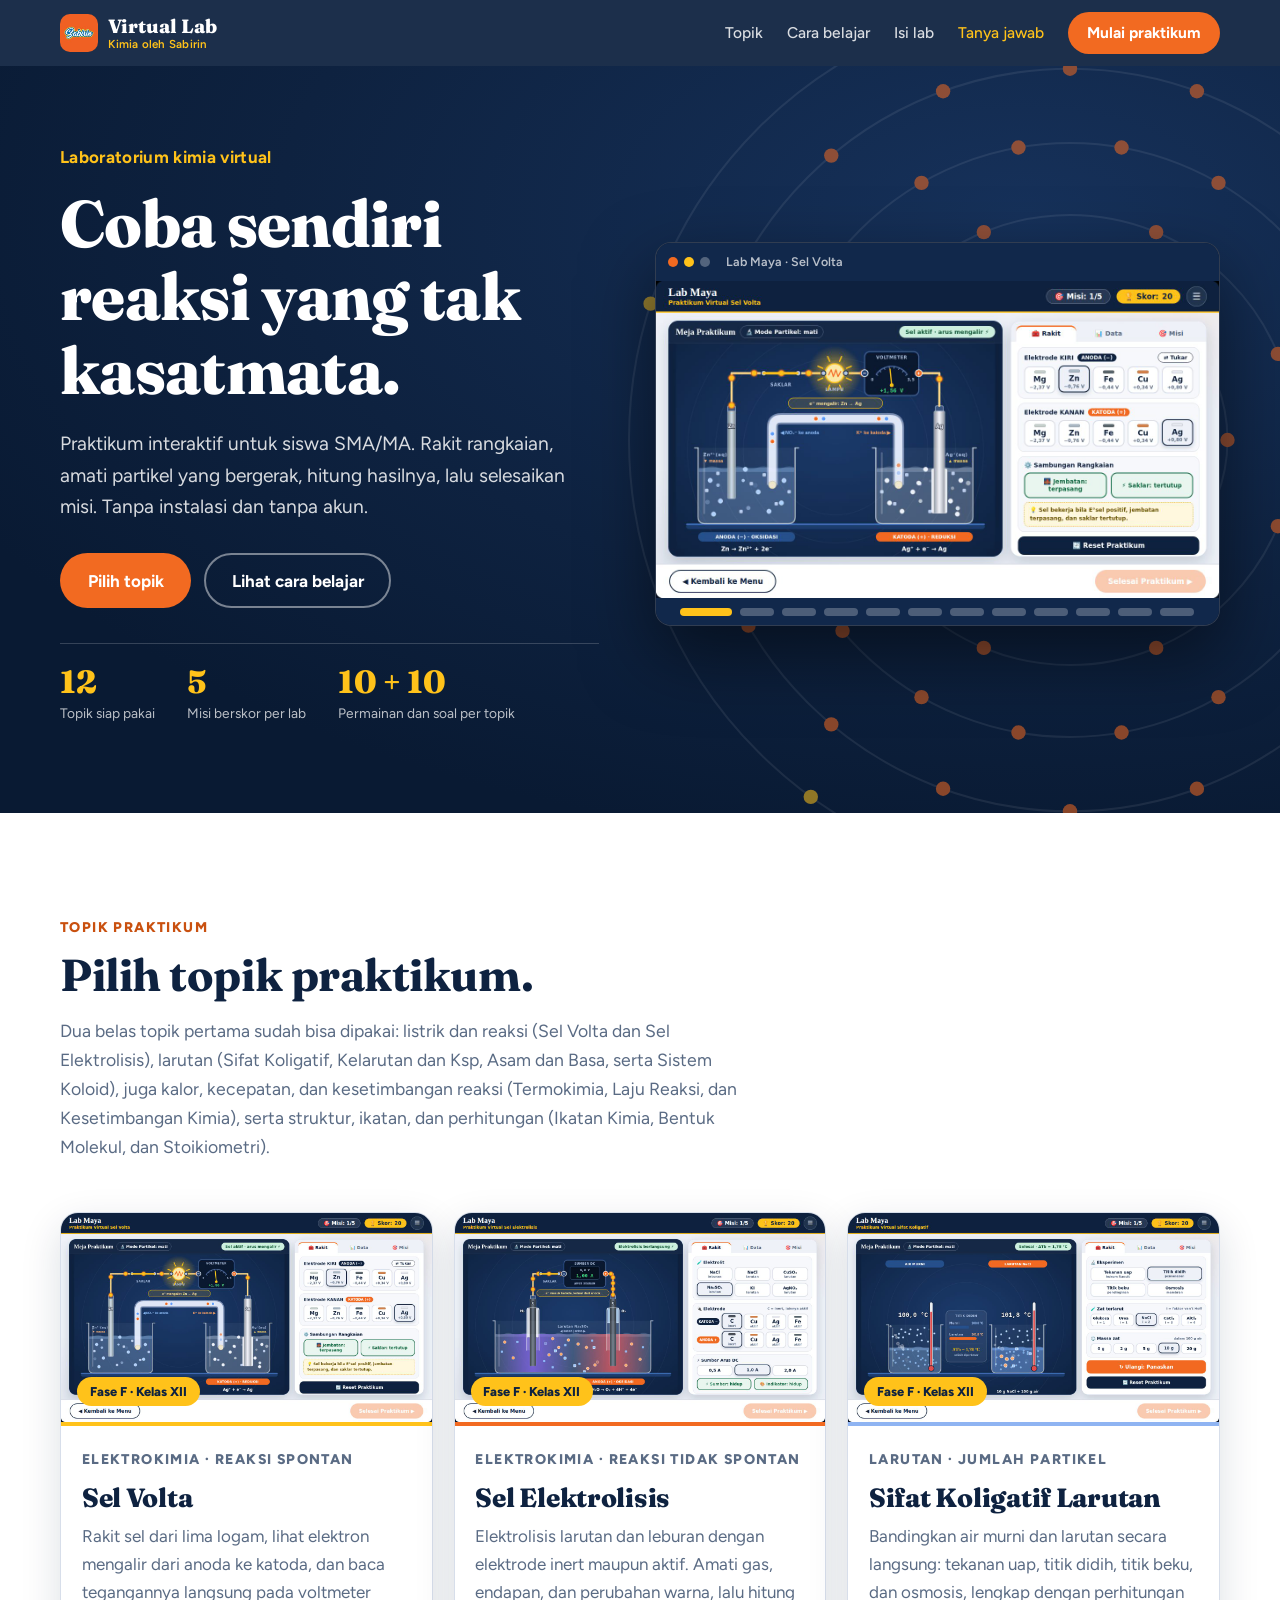
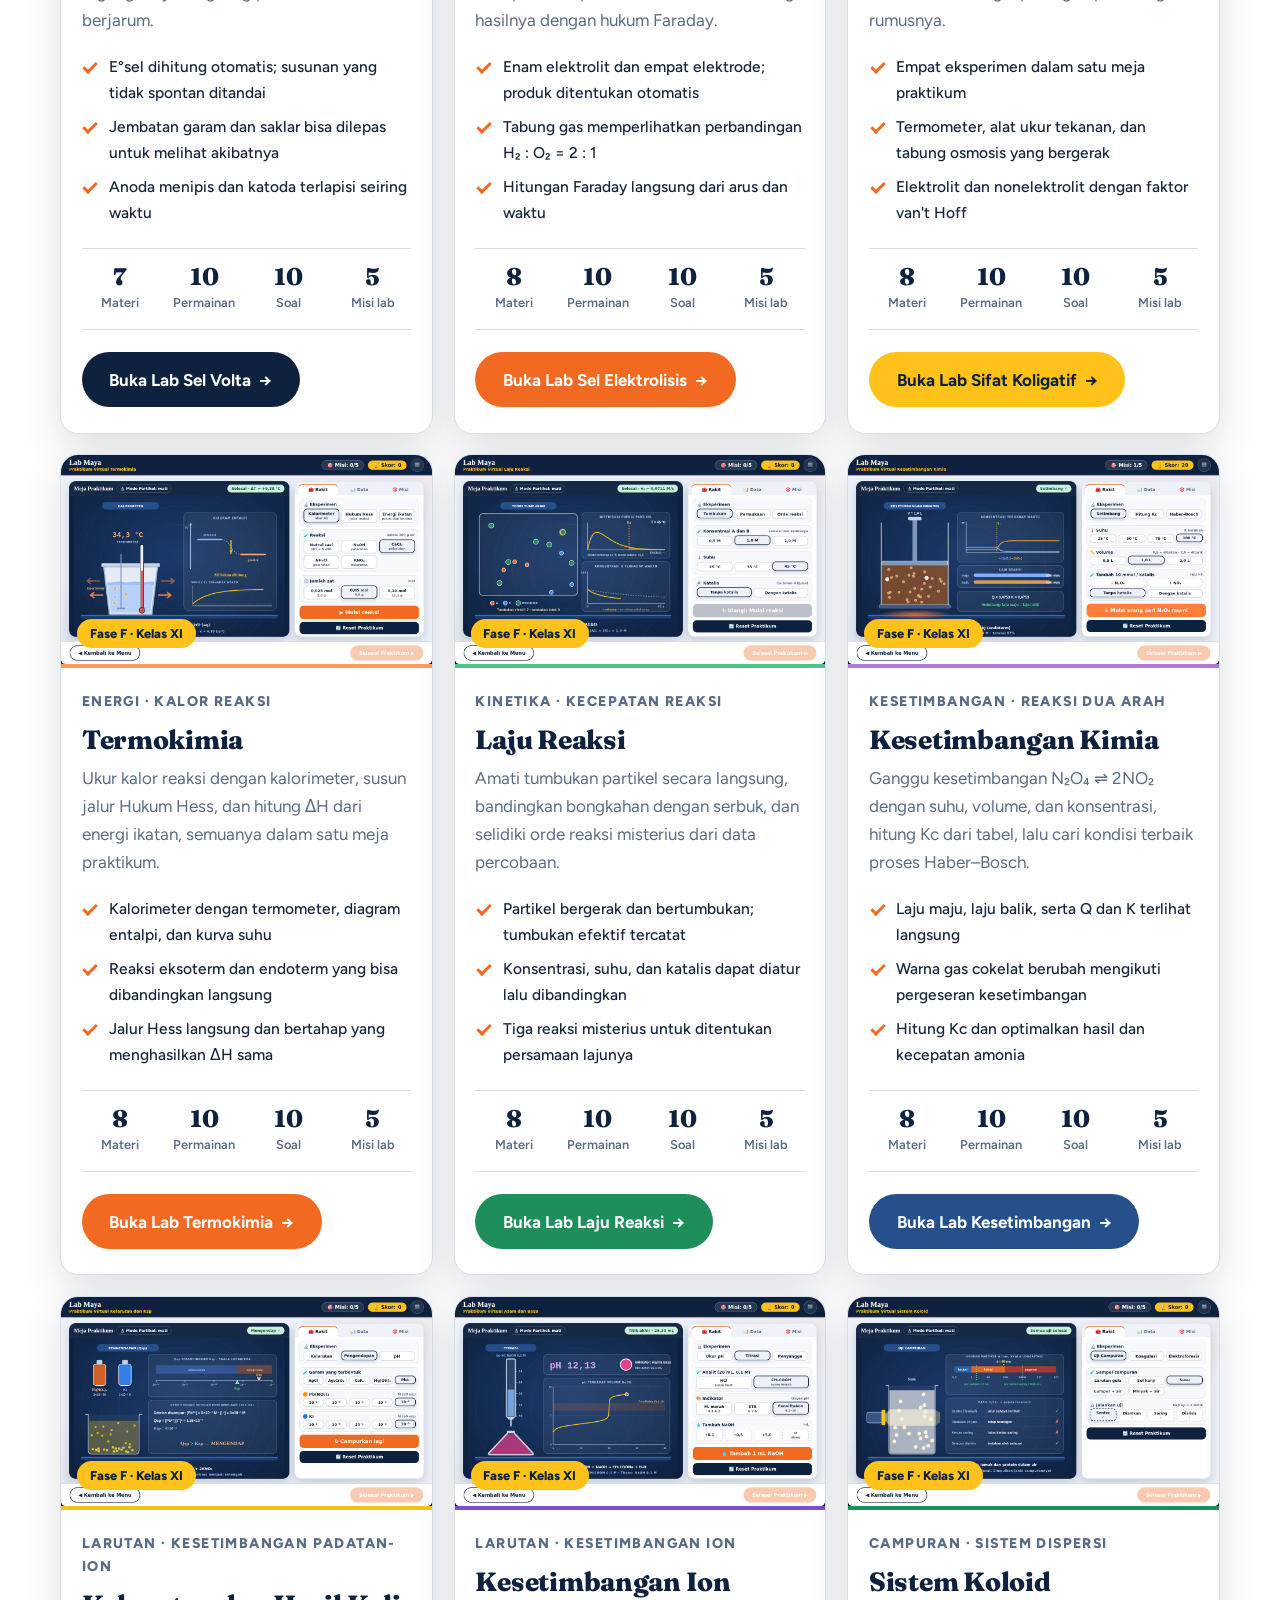
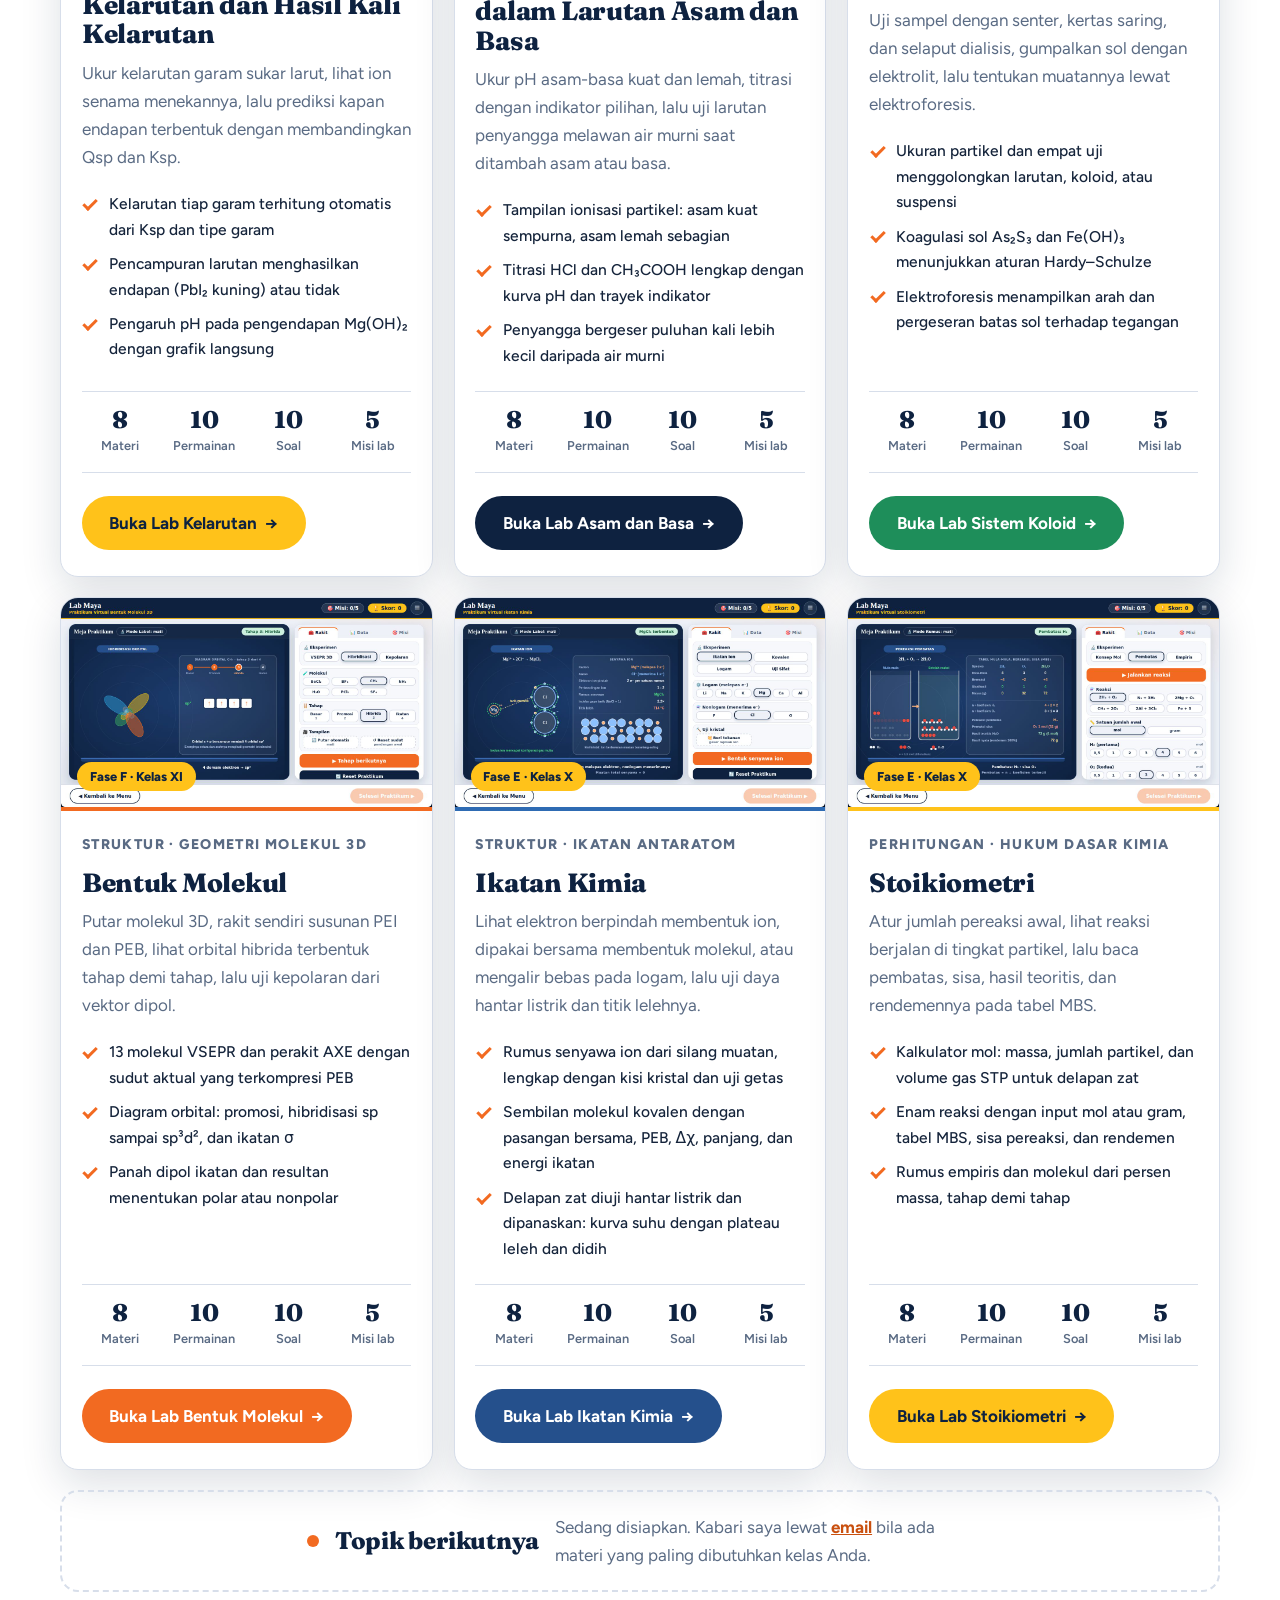
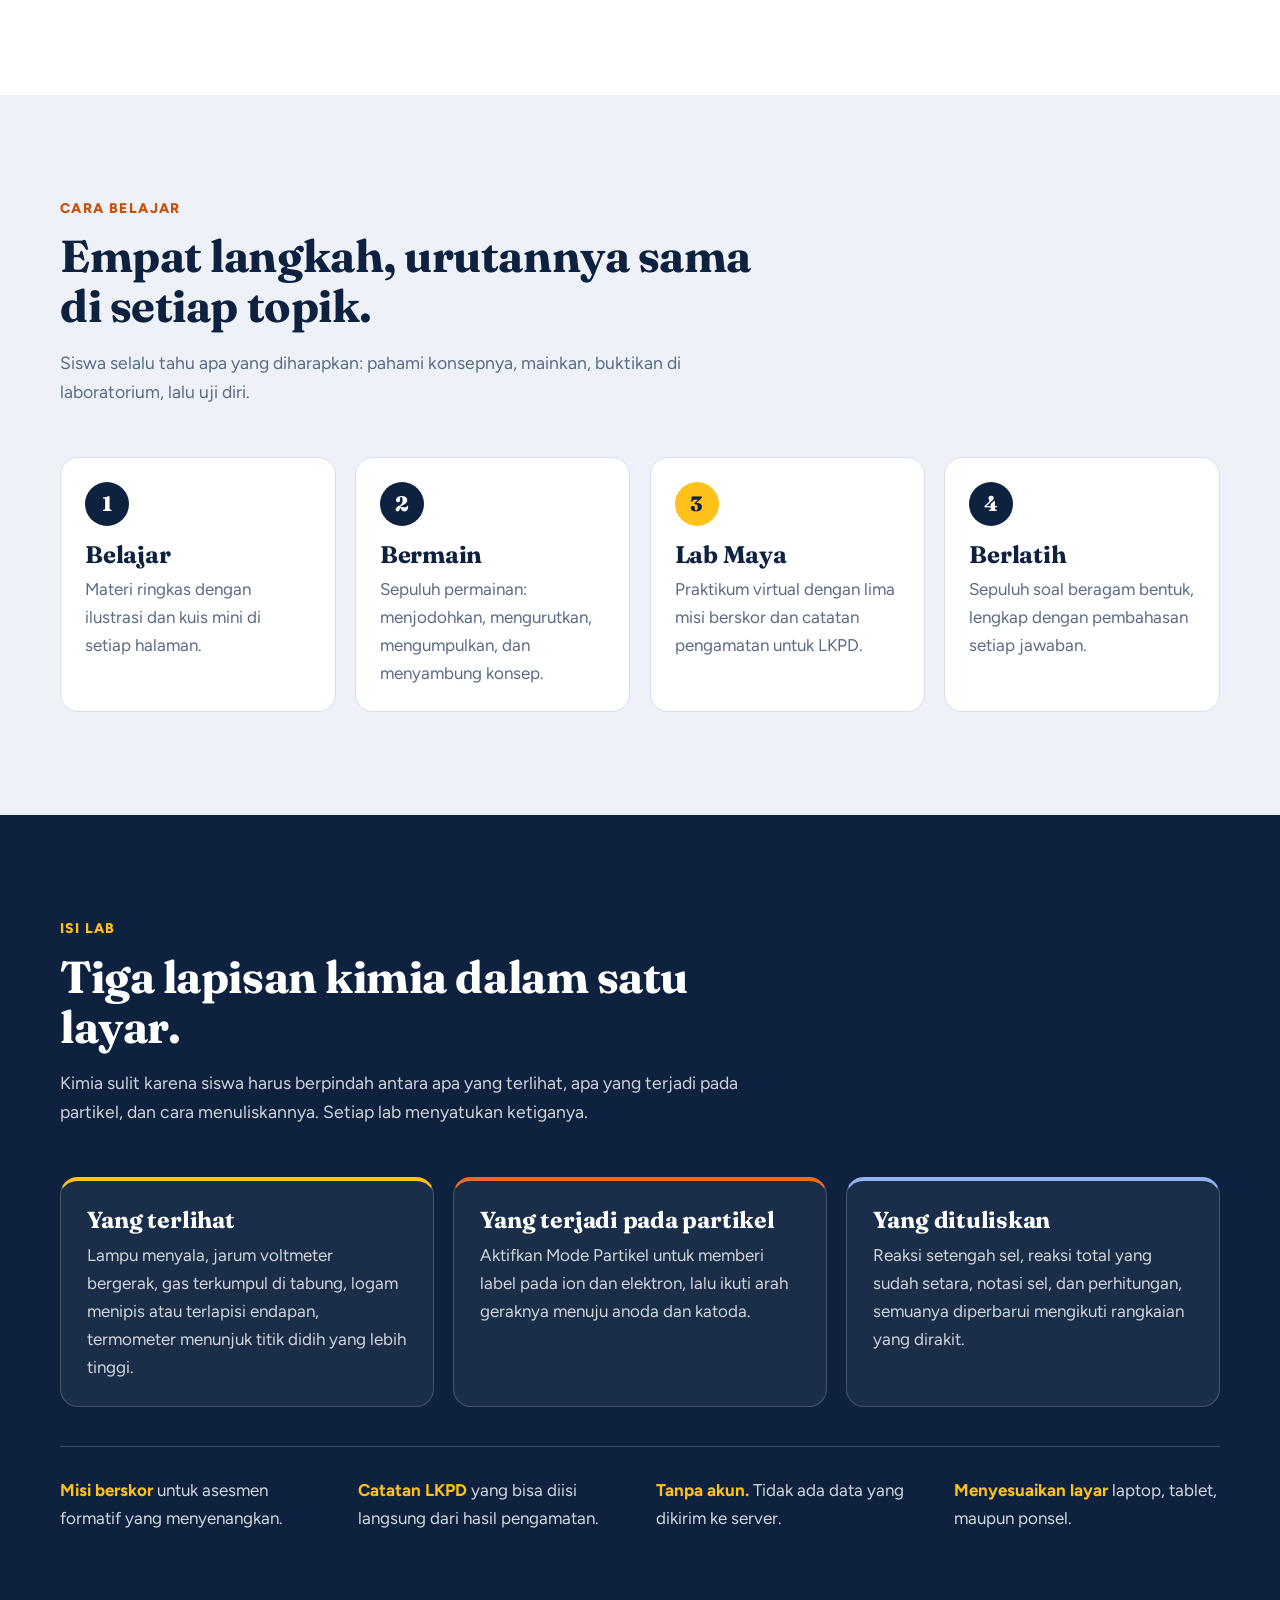
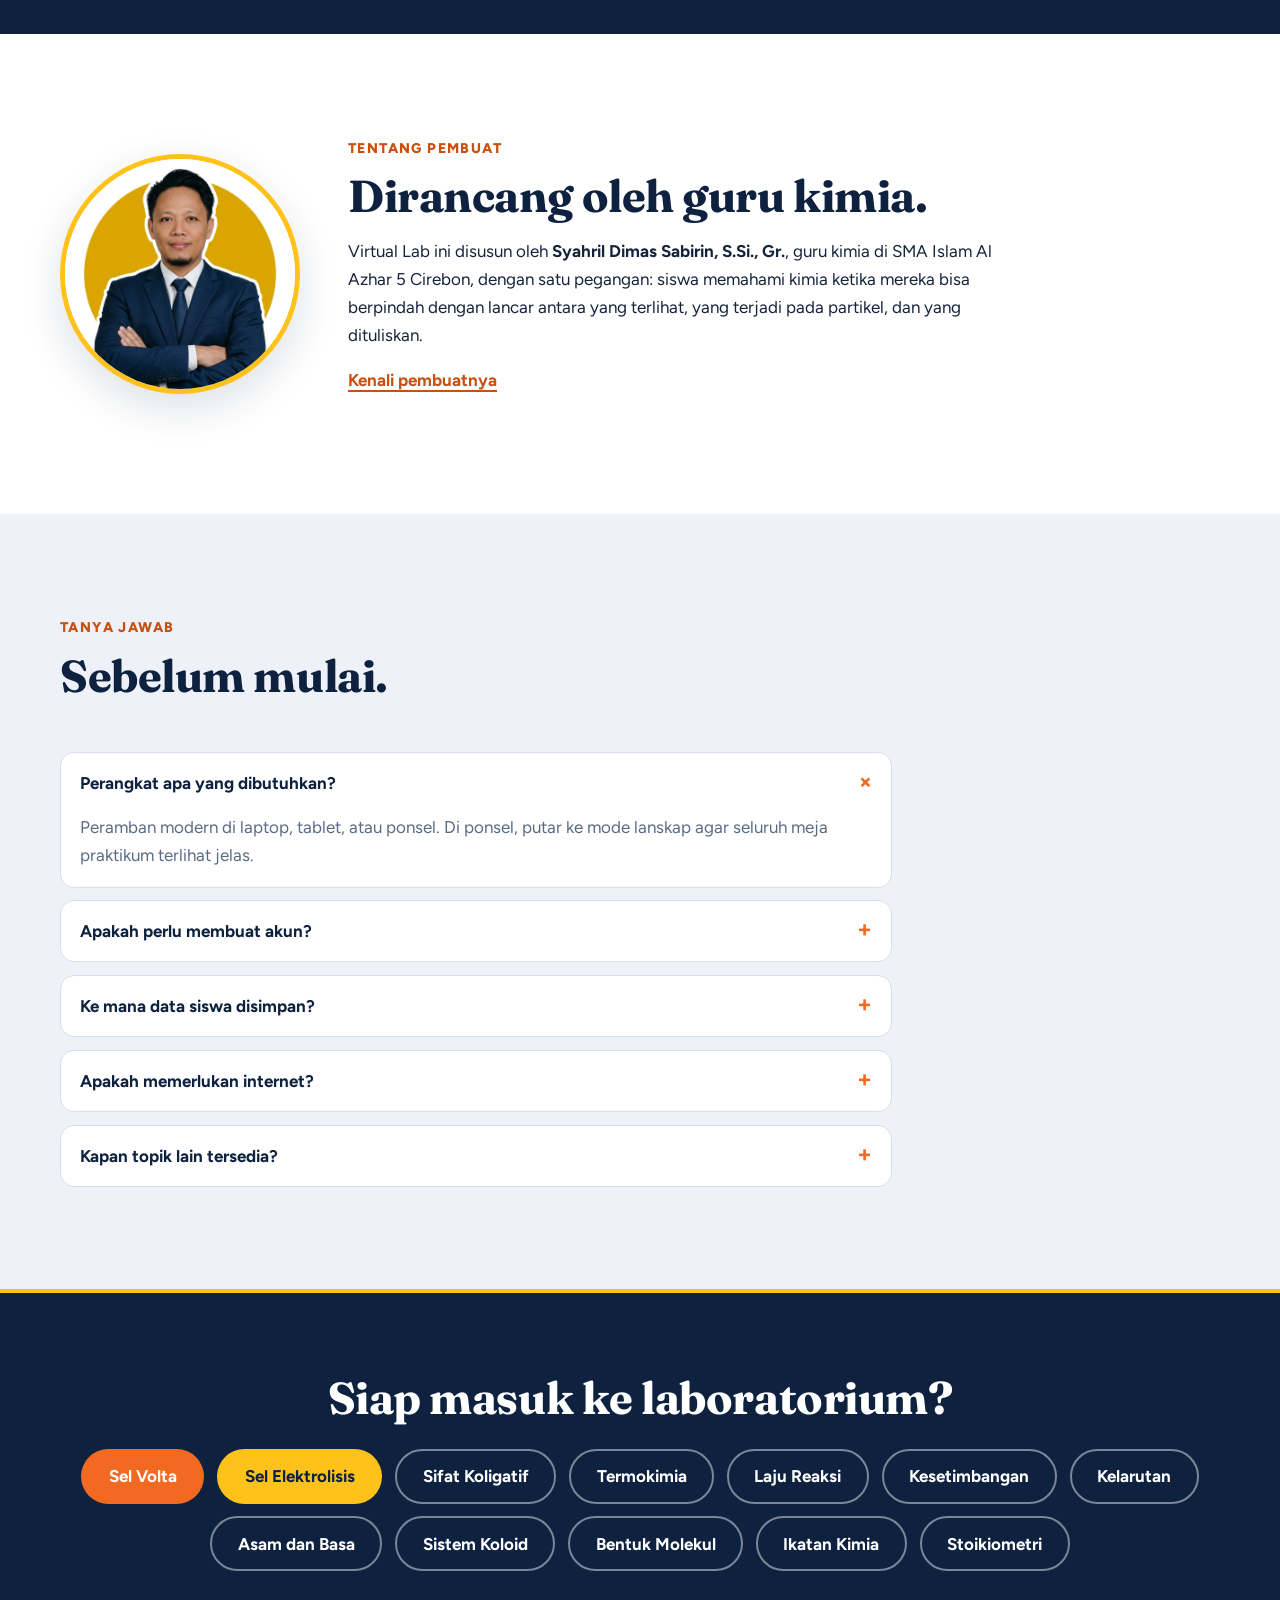
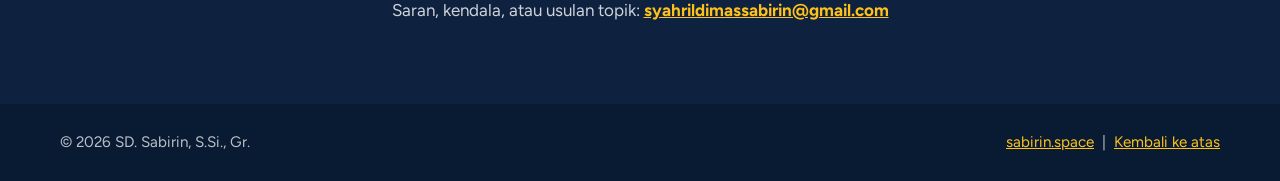
==== commit 2f42a439: "Update index.html" ====
--- a/index.html
+++ b/index.html
@@ -510,7 +510,7 @@
 <footer class="site-footer">
   <div class="wrap foot">
     <p>&copy; <span id="year">2021–2026</span> SD. Sabirin, S.Si., Gr.</p>
-    <p><a href="https://sabirin.thedev.id" target="_blank" rel="noopener">sabirin.thedev.id<span class="sr"> (tab baru)</span></a> &nbsp;|&nbsp; <a href="#top">Kembali ke atas</a></p>
+    <p><a href="https://sabirin.thedev.id" target="_blank" rel="noopener">sabirin.space<span class="sr"> (tab baru)</span></a> &nbsp;|&nbsp; <a href="#top">Kembali ke atas</a></p>
   </div>
 </footer>
 
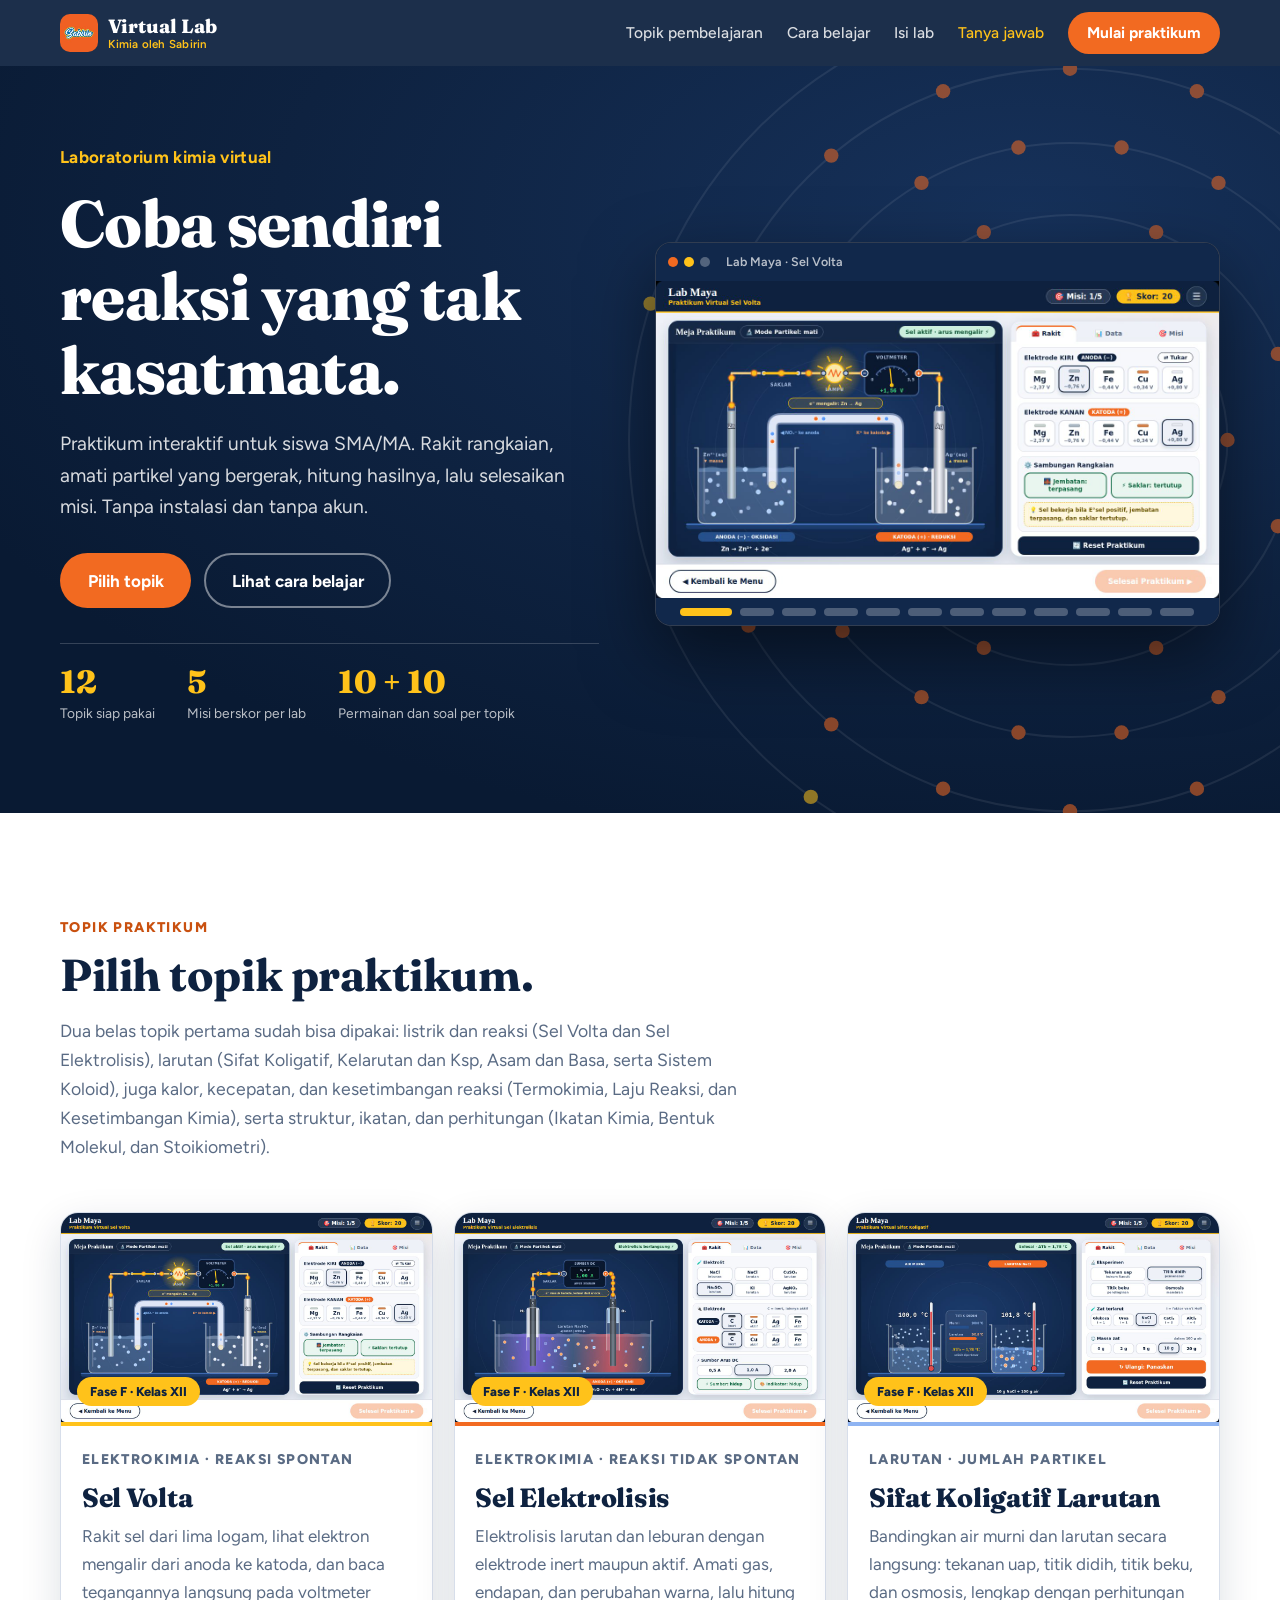
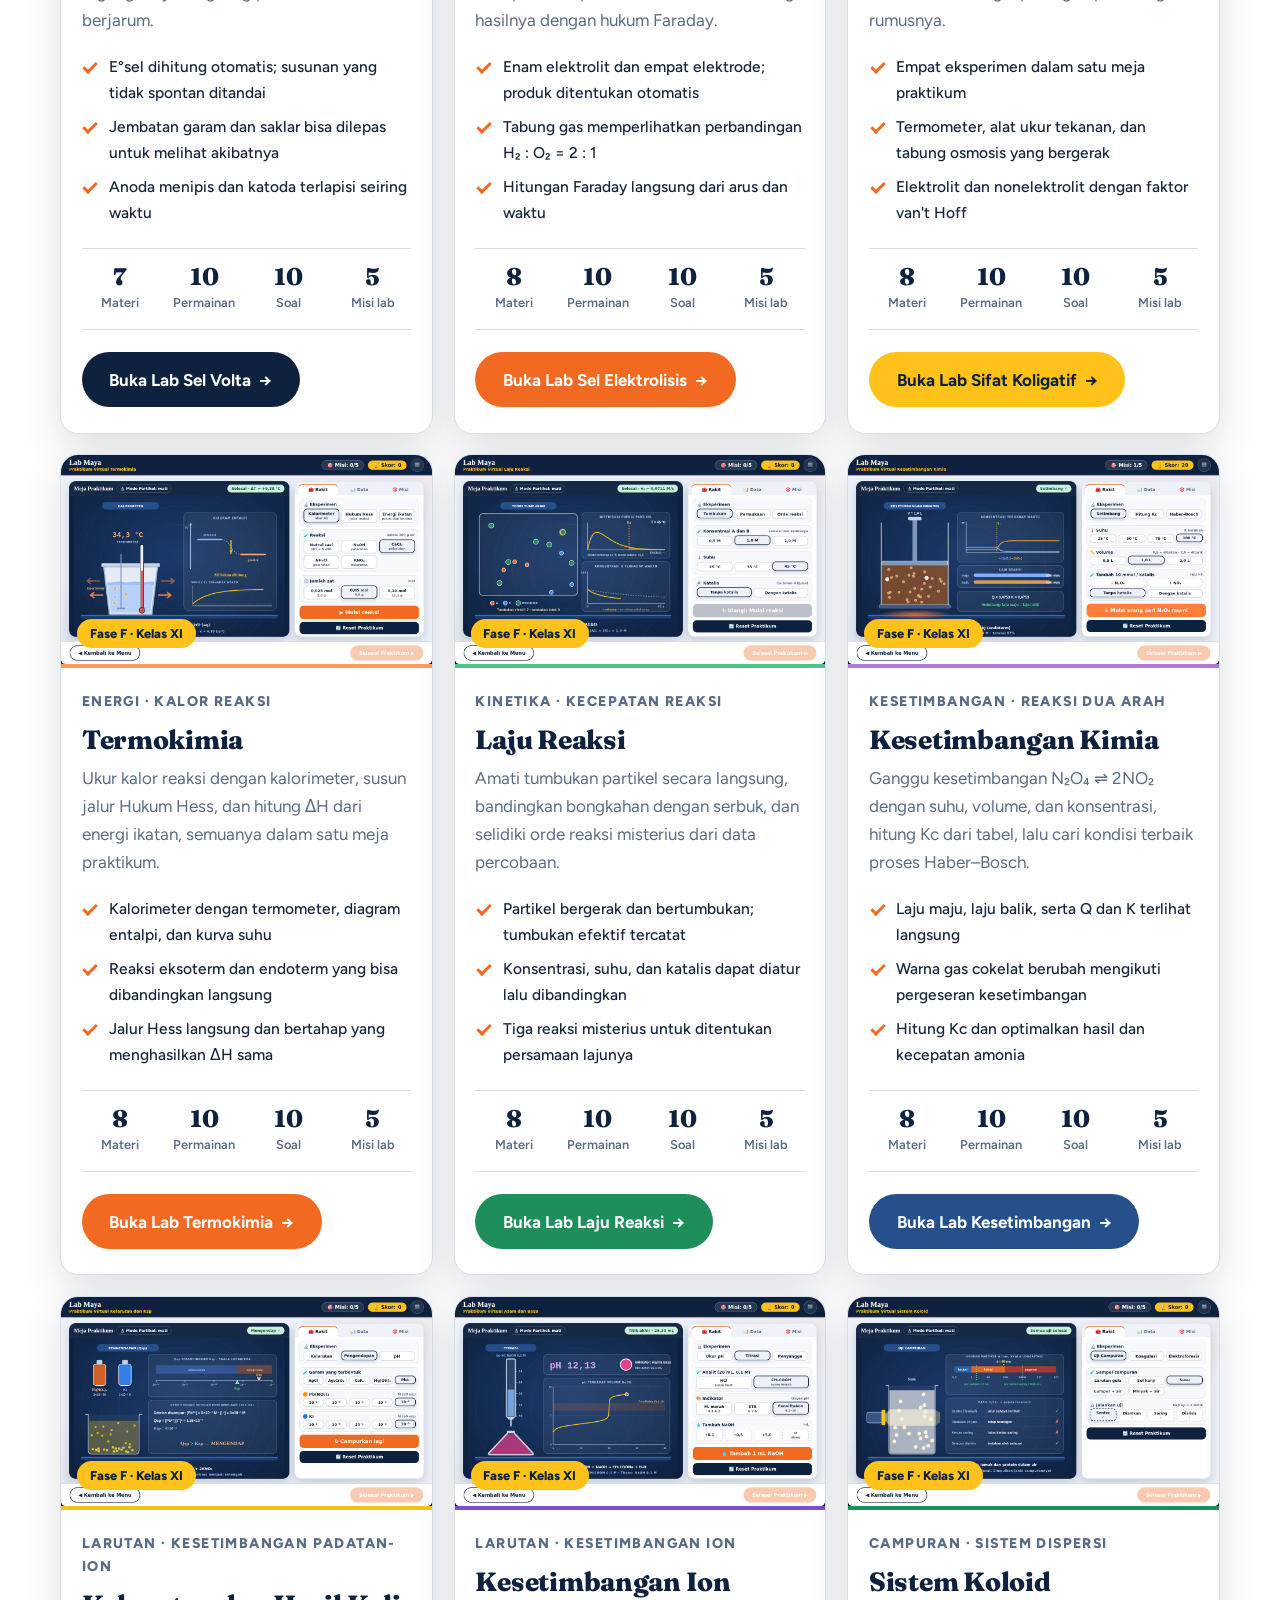
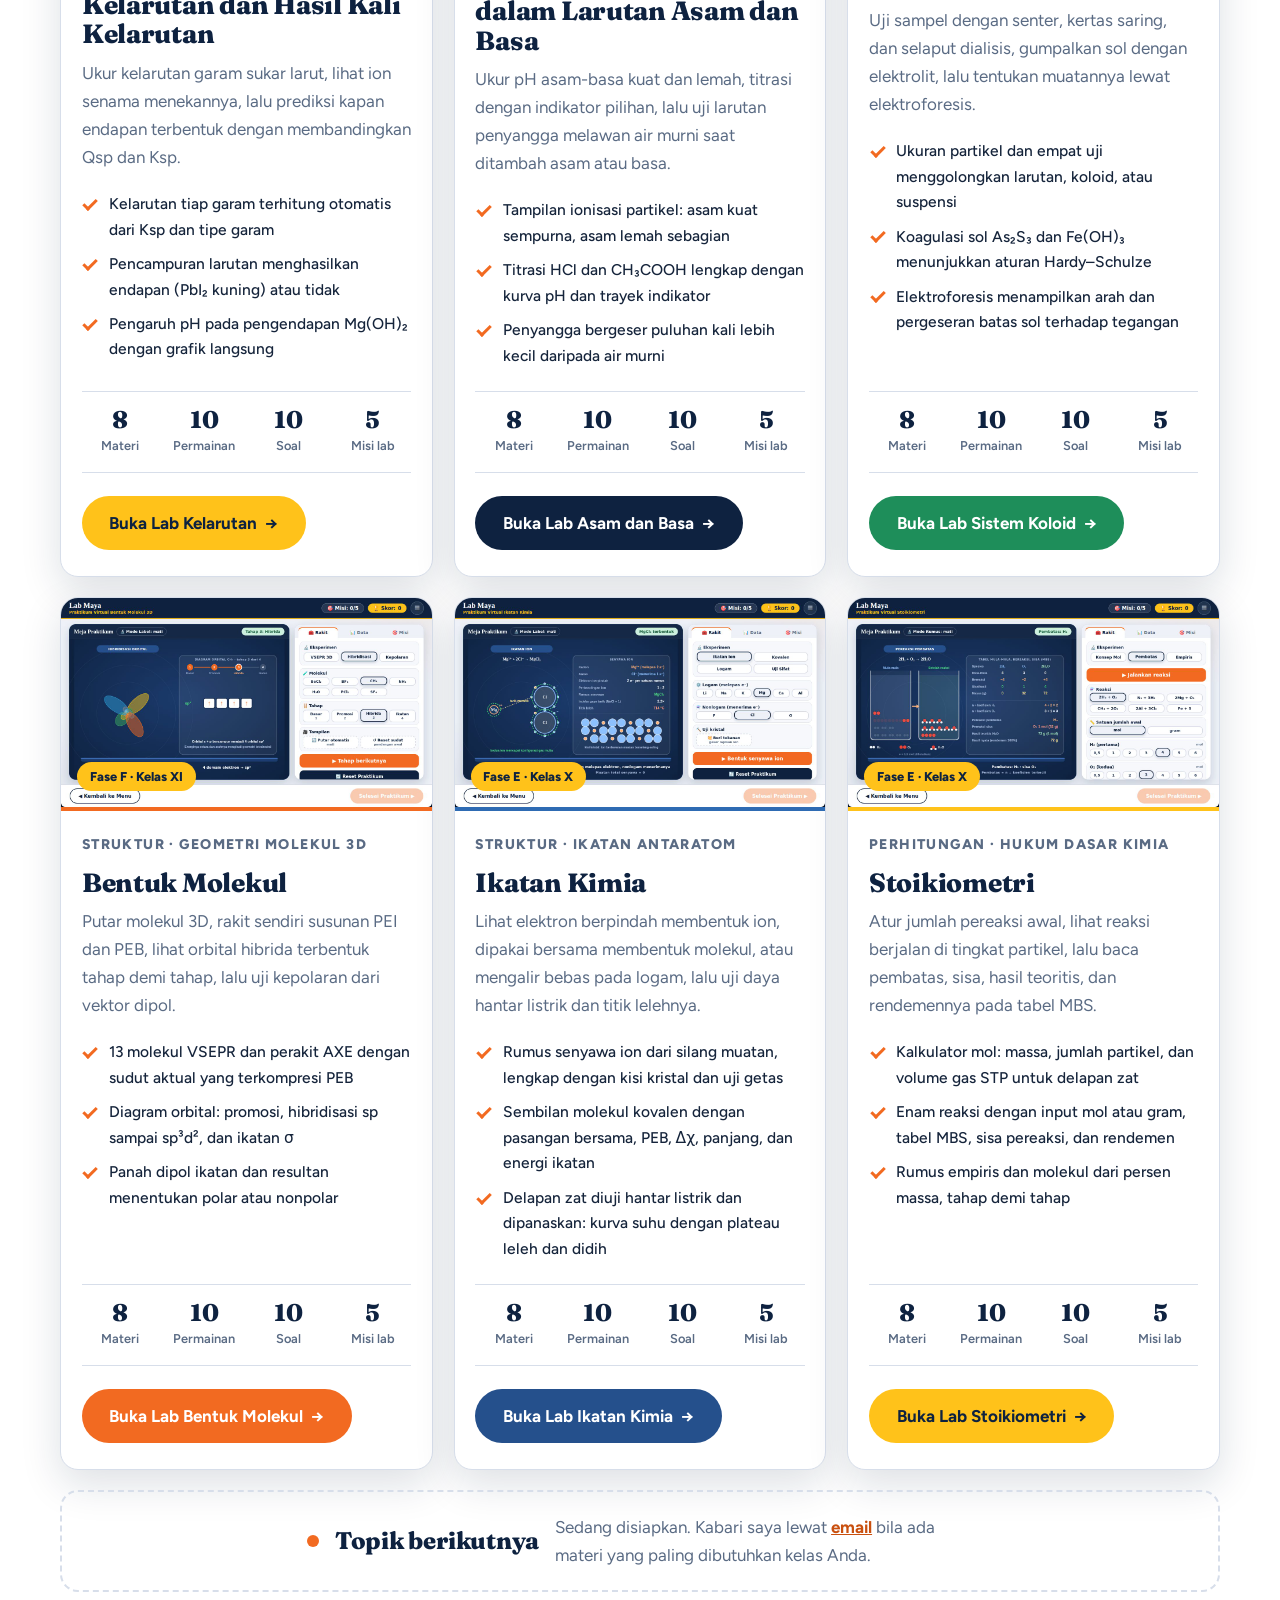
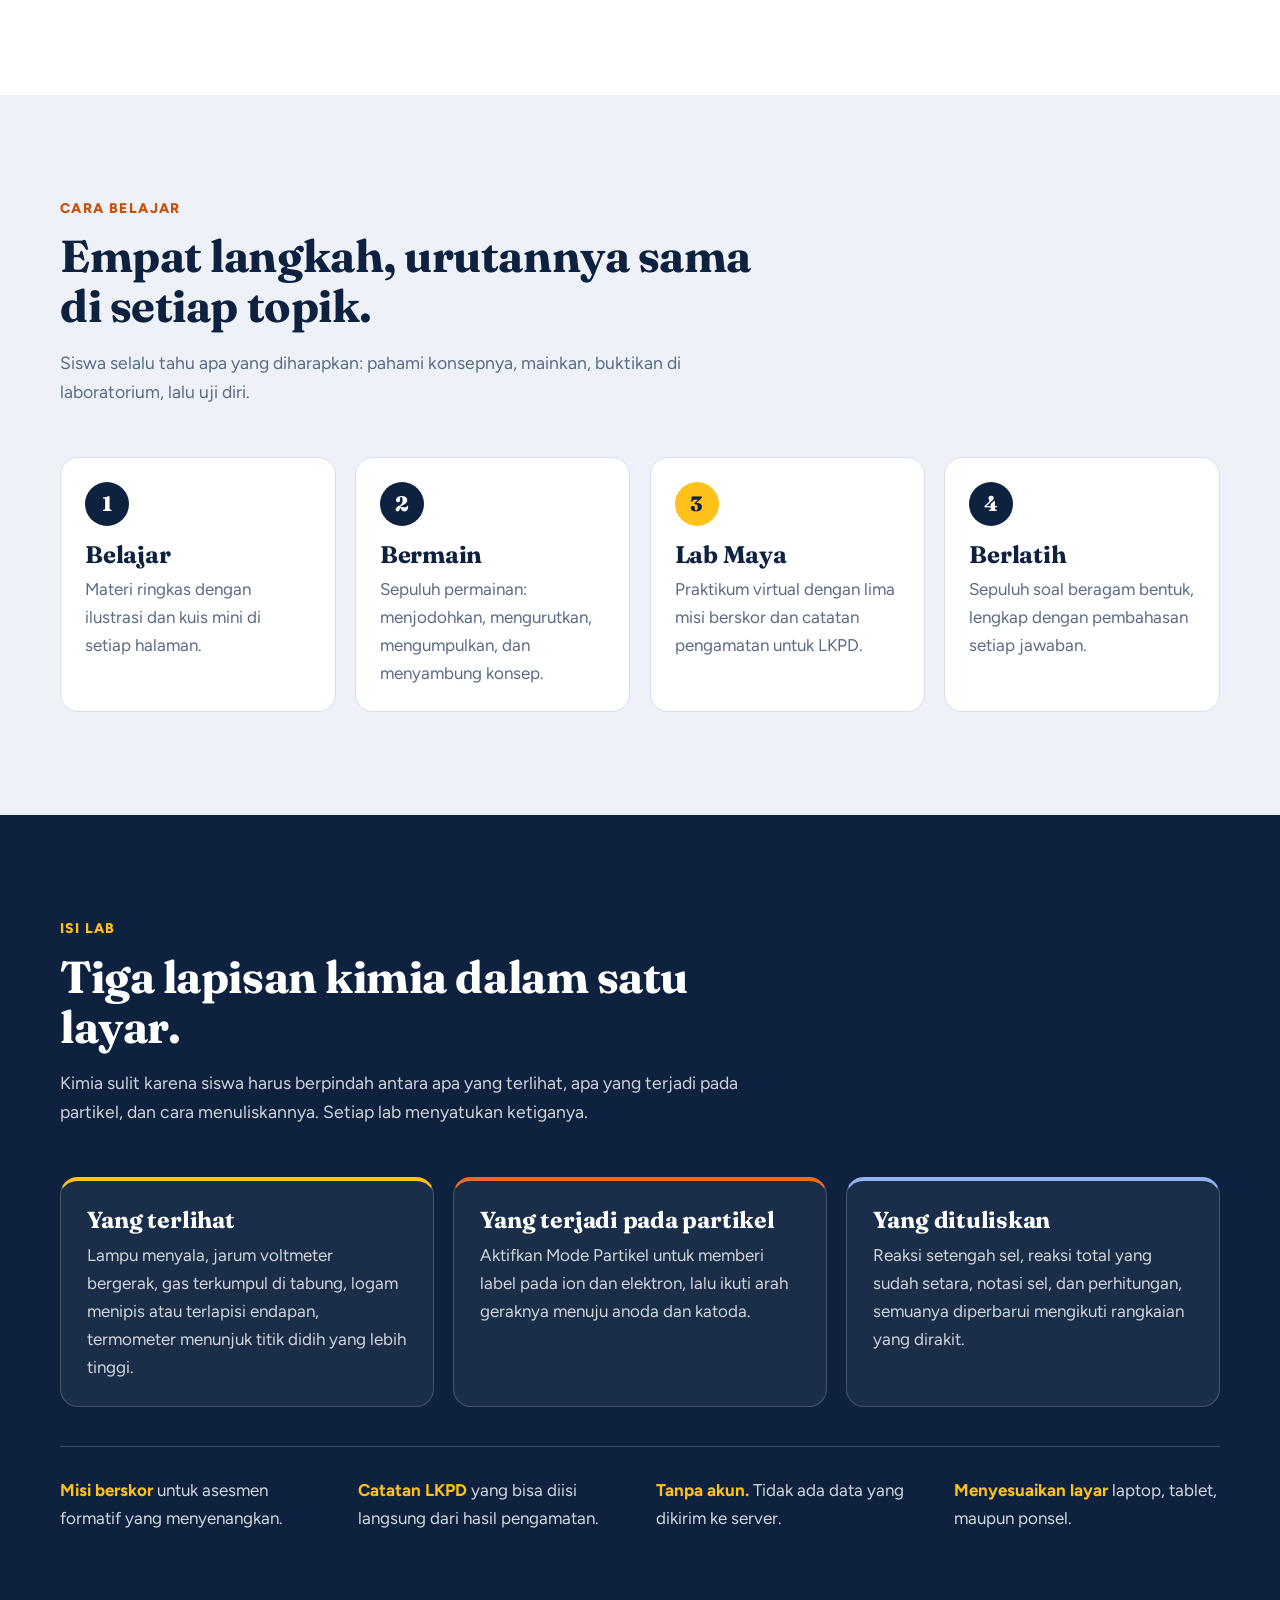
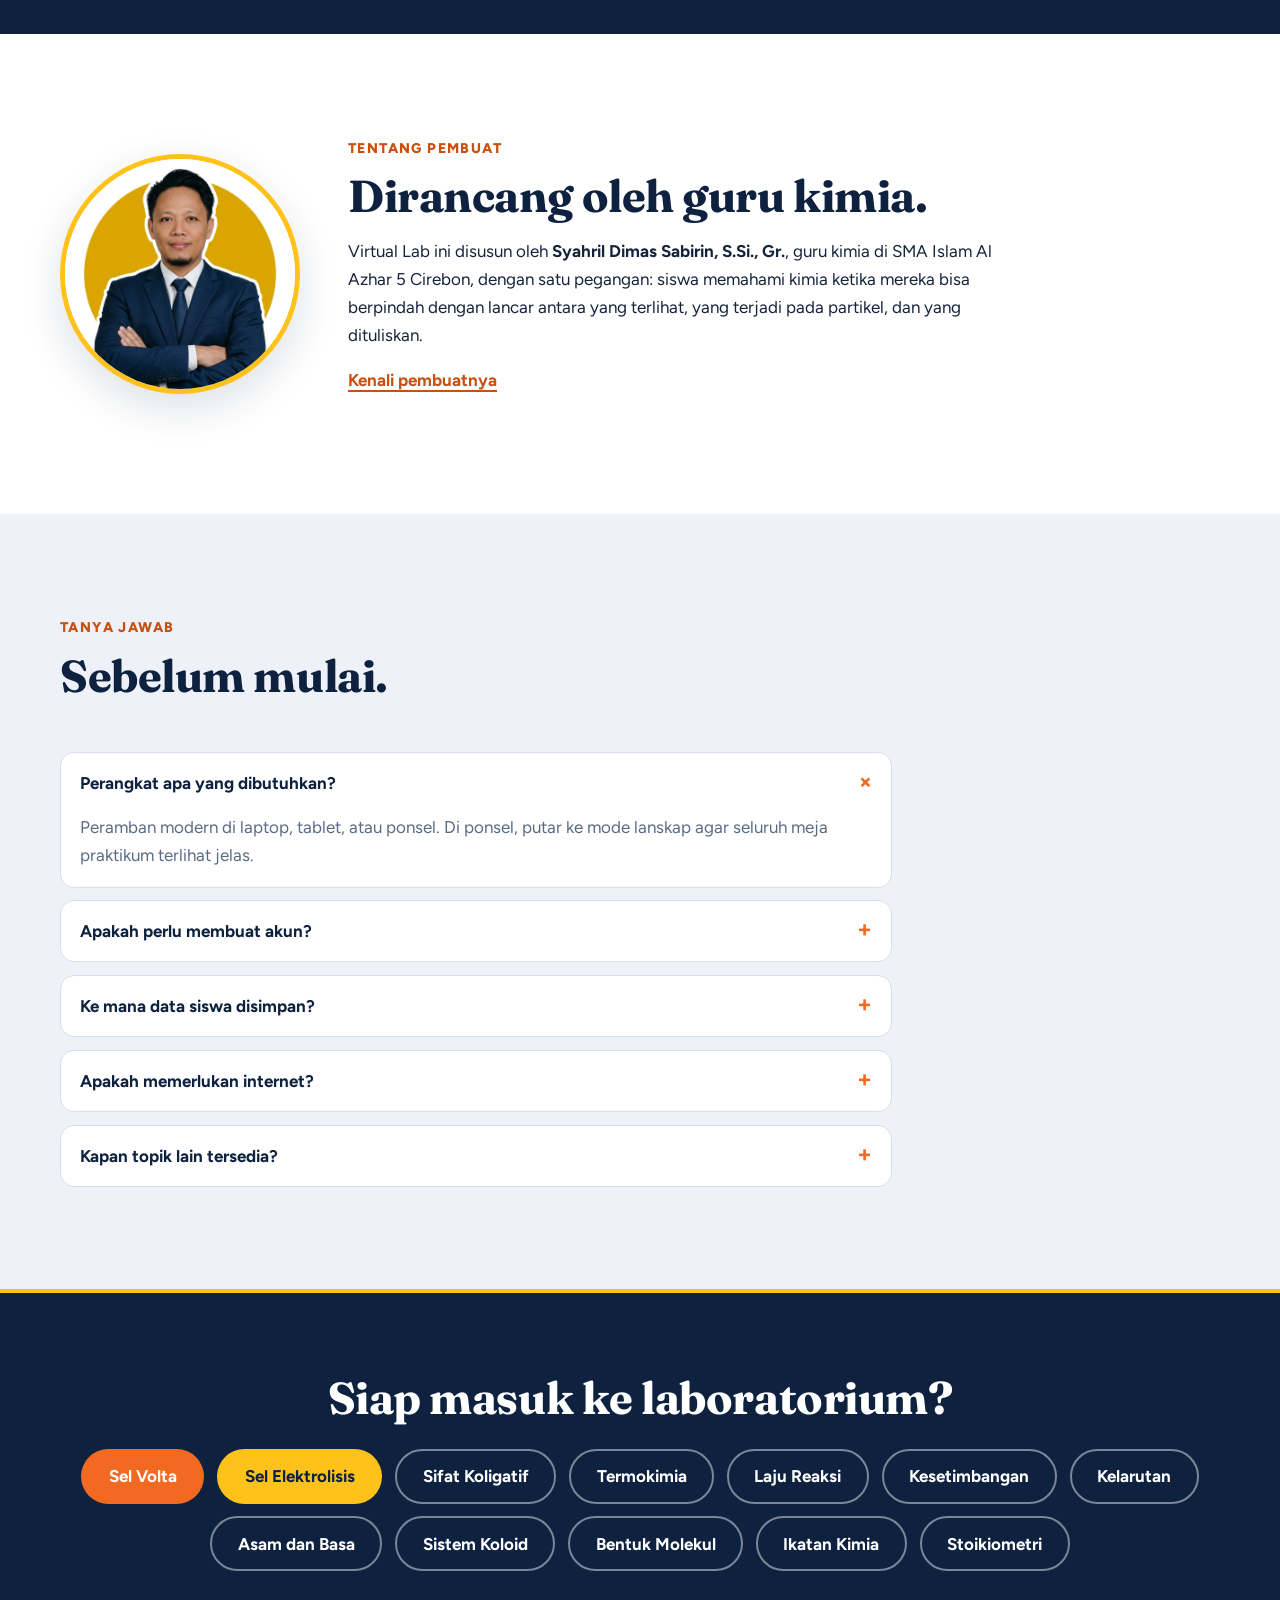
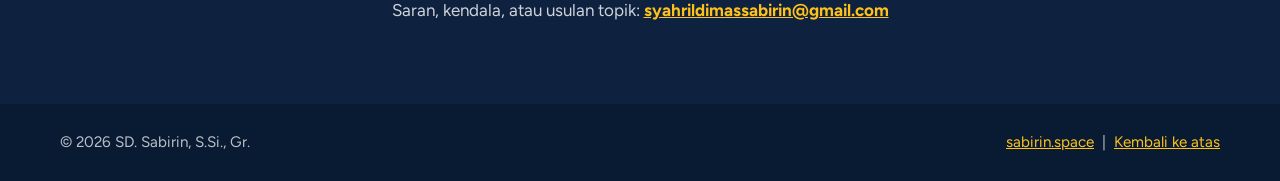
==== commit 366c7ece: "Update index.html" ====
--- a/index.html
+++ b/index.html
@@ -32,7 +32,7 @@
     </button>
     <nav id="nav" aria-label="Navigasi utama">
       <ul>
-        <li><a href="#topik">Topik</a></li>
+        <li><a href="#topik">Topik pembelajaran</a></li>
         <li><a href="#cara">Cara belajar</a></li>
         <li><a href="#tiga-lapisan">Isi lab</a></li>
         <li><a href="#faq">Tanya jawab</a></li>
@@ -510,7 +510,7 @@
 <footer class="site-footer">
   <div class="wrap foot">
     <p>&copy; <span id="year">2021–2026</span> SD. Sabirin, S.Si., Gr.</p>
-    <p><a href="https://sabirin.thedev.id" target="_blank" rel="noopener">sabirin.space<span class="sr"> (tab baru)</span></a> &nbsp;|&nbsp; <a href="#top">Kembali ke atas</a></p>
+    <p><a href="https://sabirin.space" target="_blank" rel="noopener">sabirin.space<span class="sr"> (tab baru)</span></a> &nbsp;|&nbsp; <a href="#top">Kembali ke atas</a></p>
   </div>
 </footer>
 
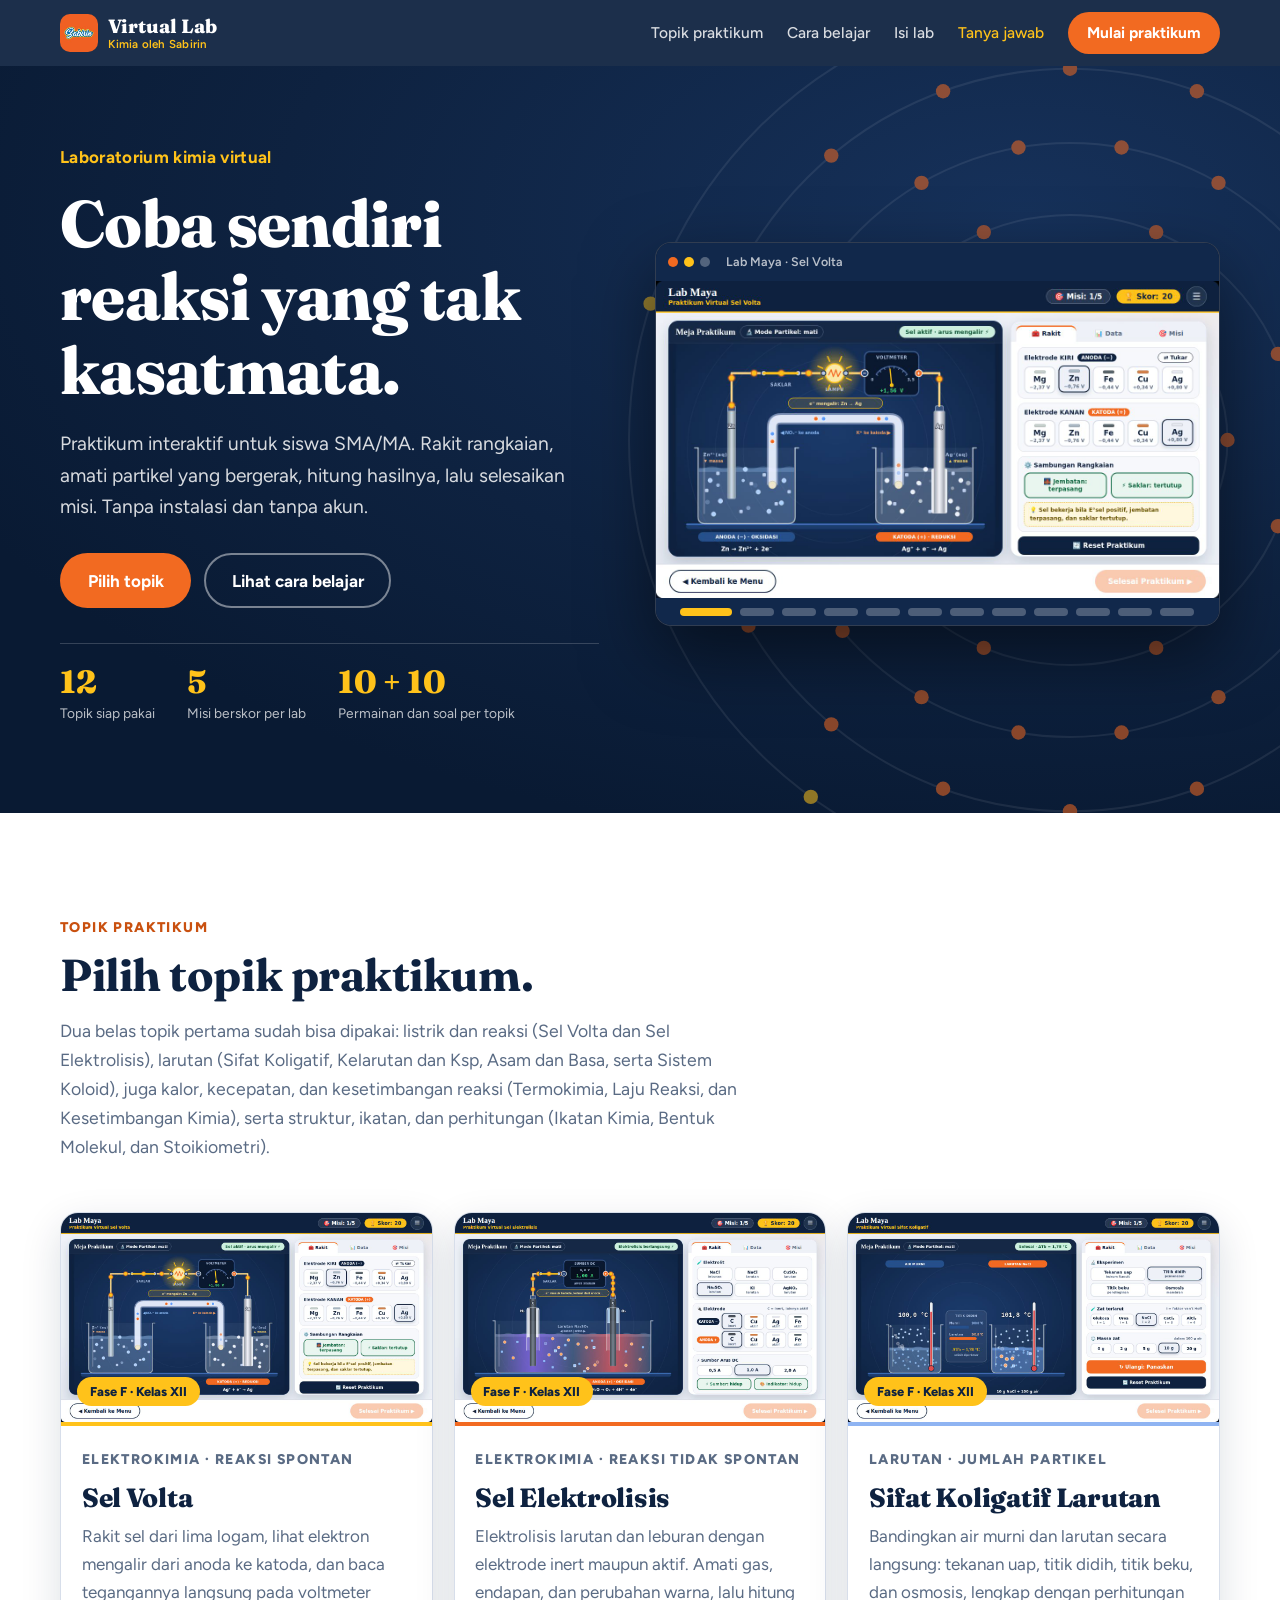
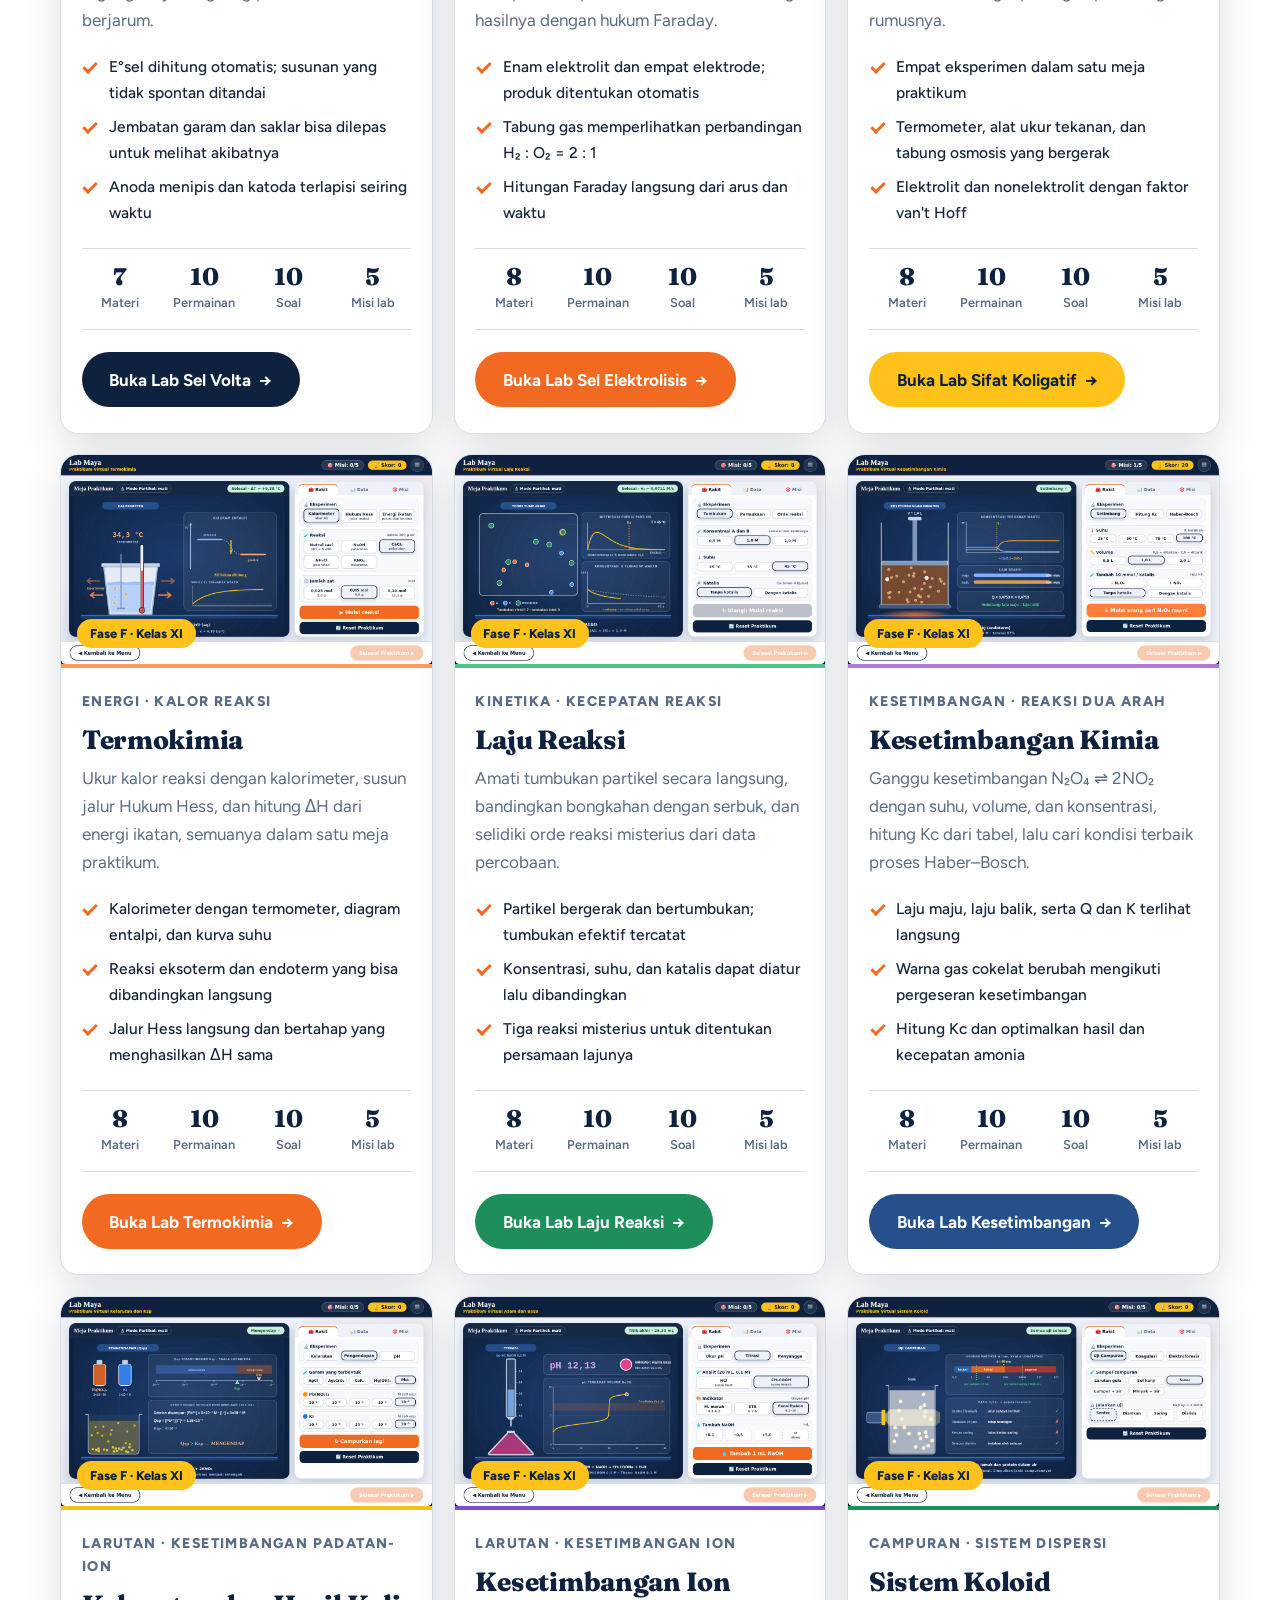
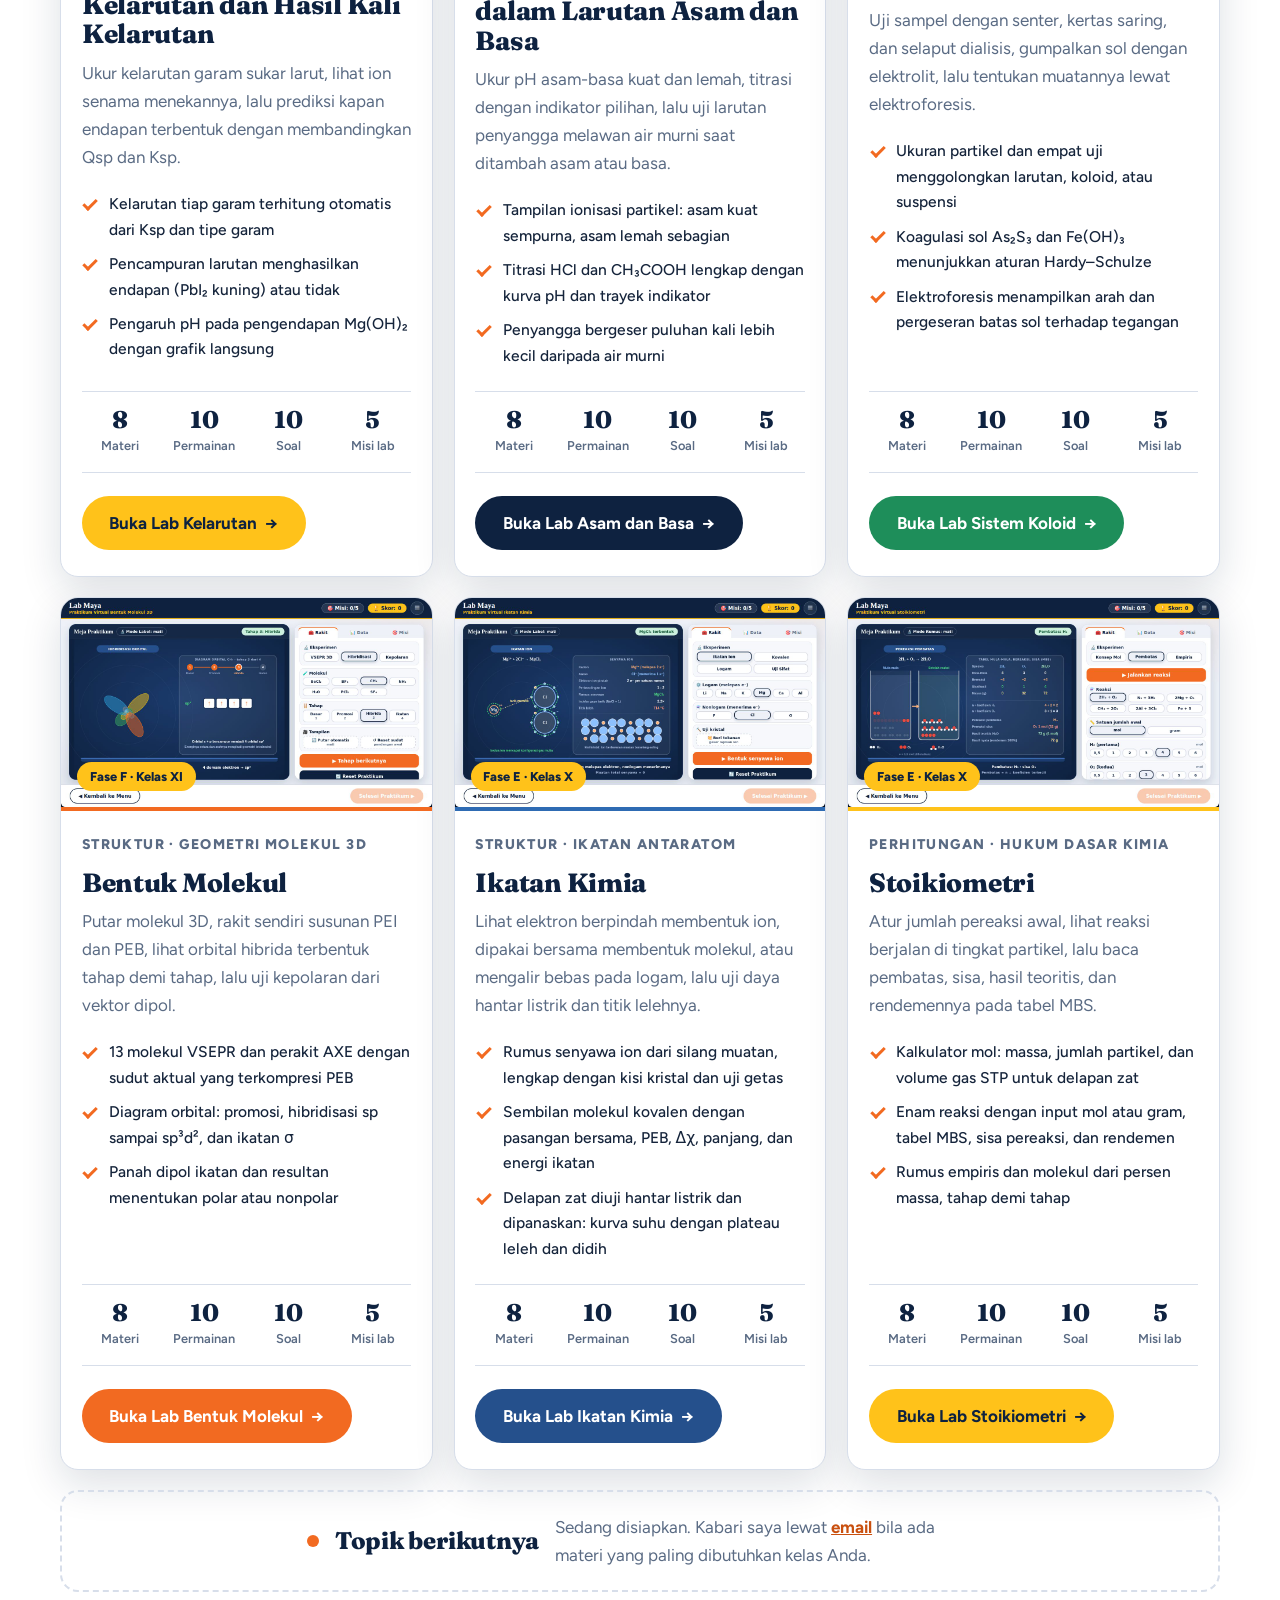
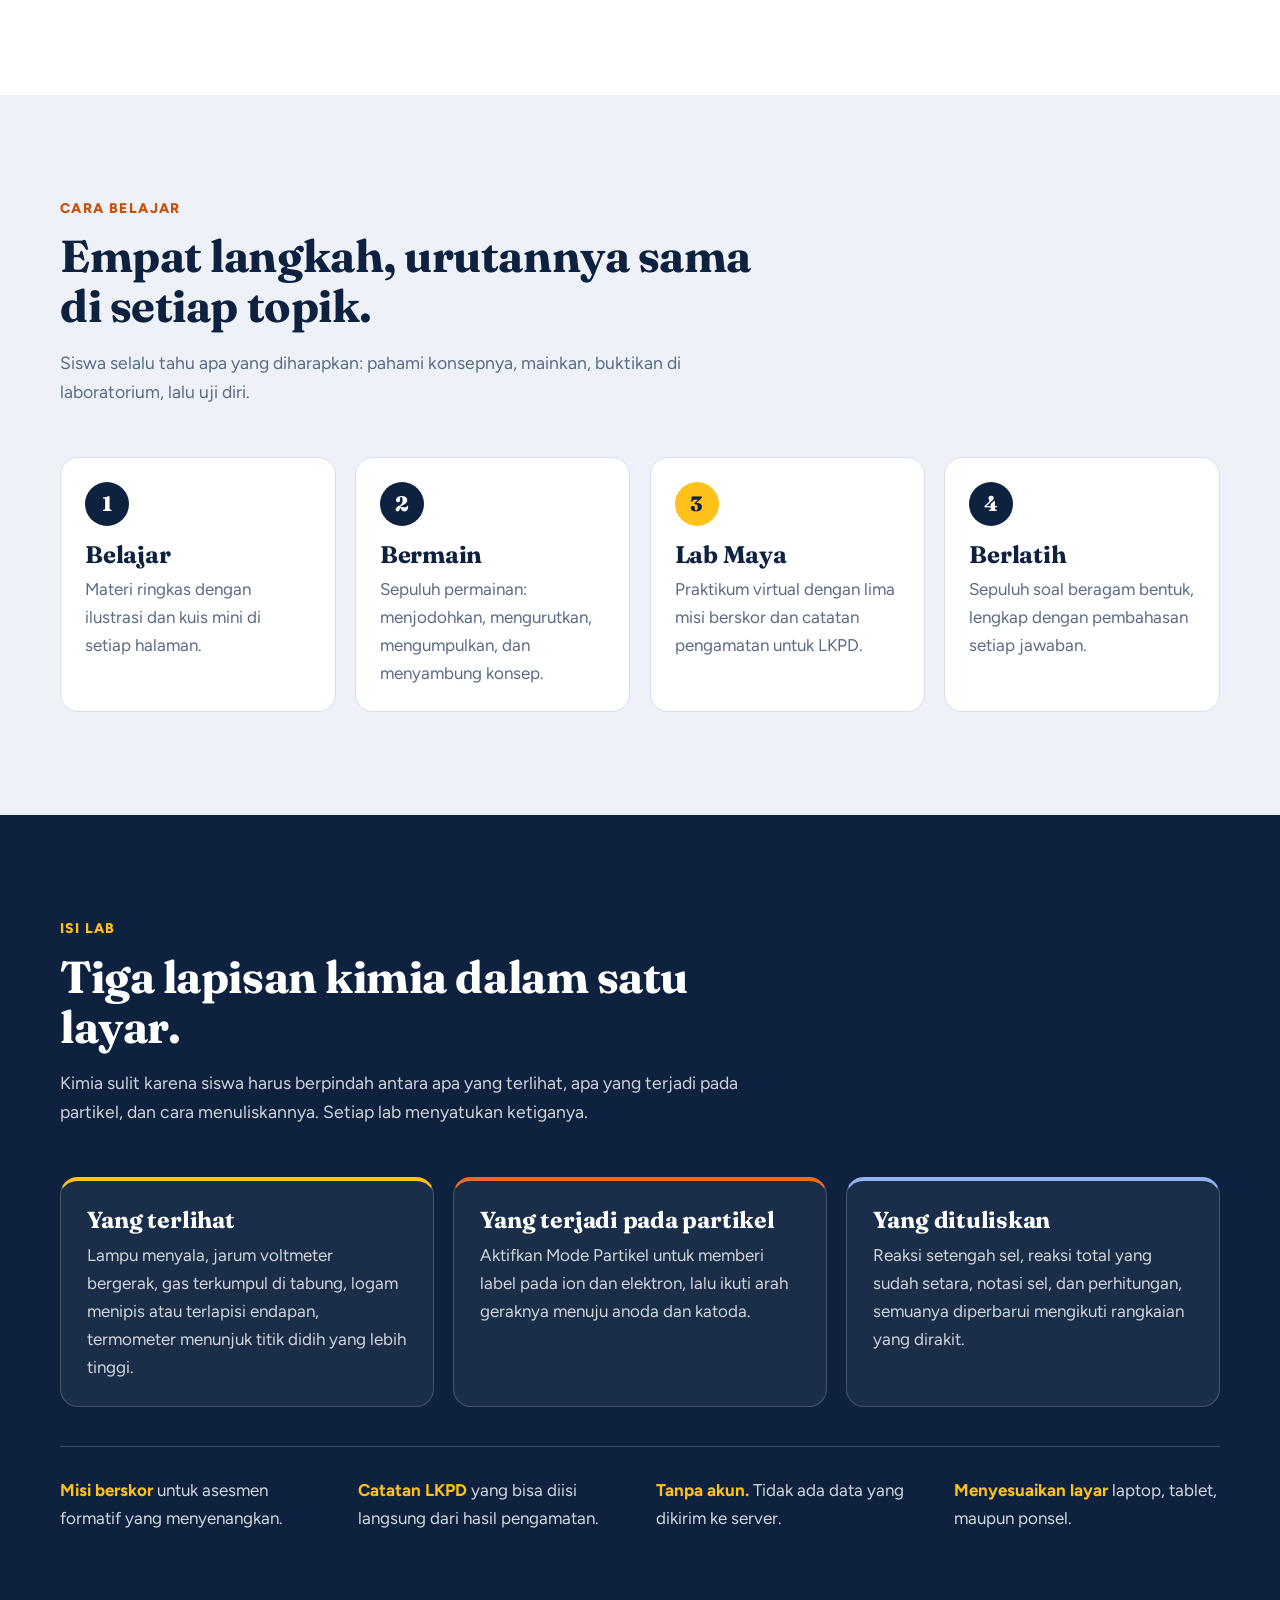
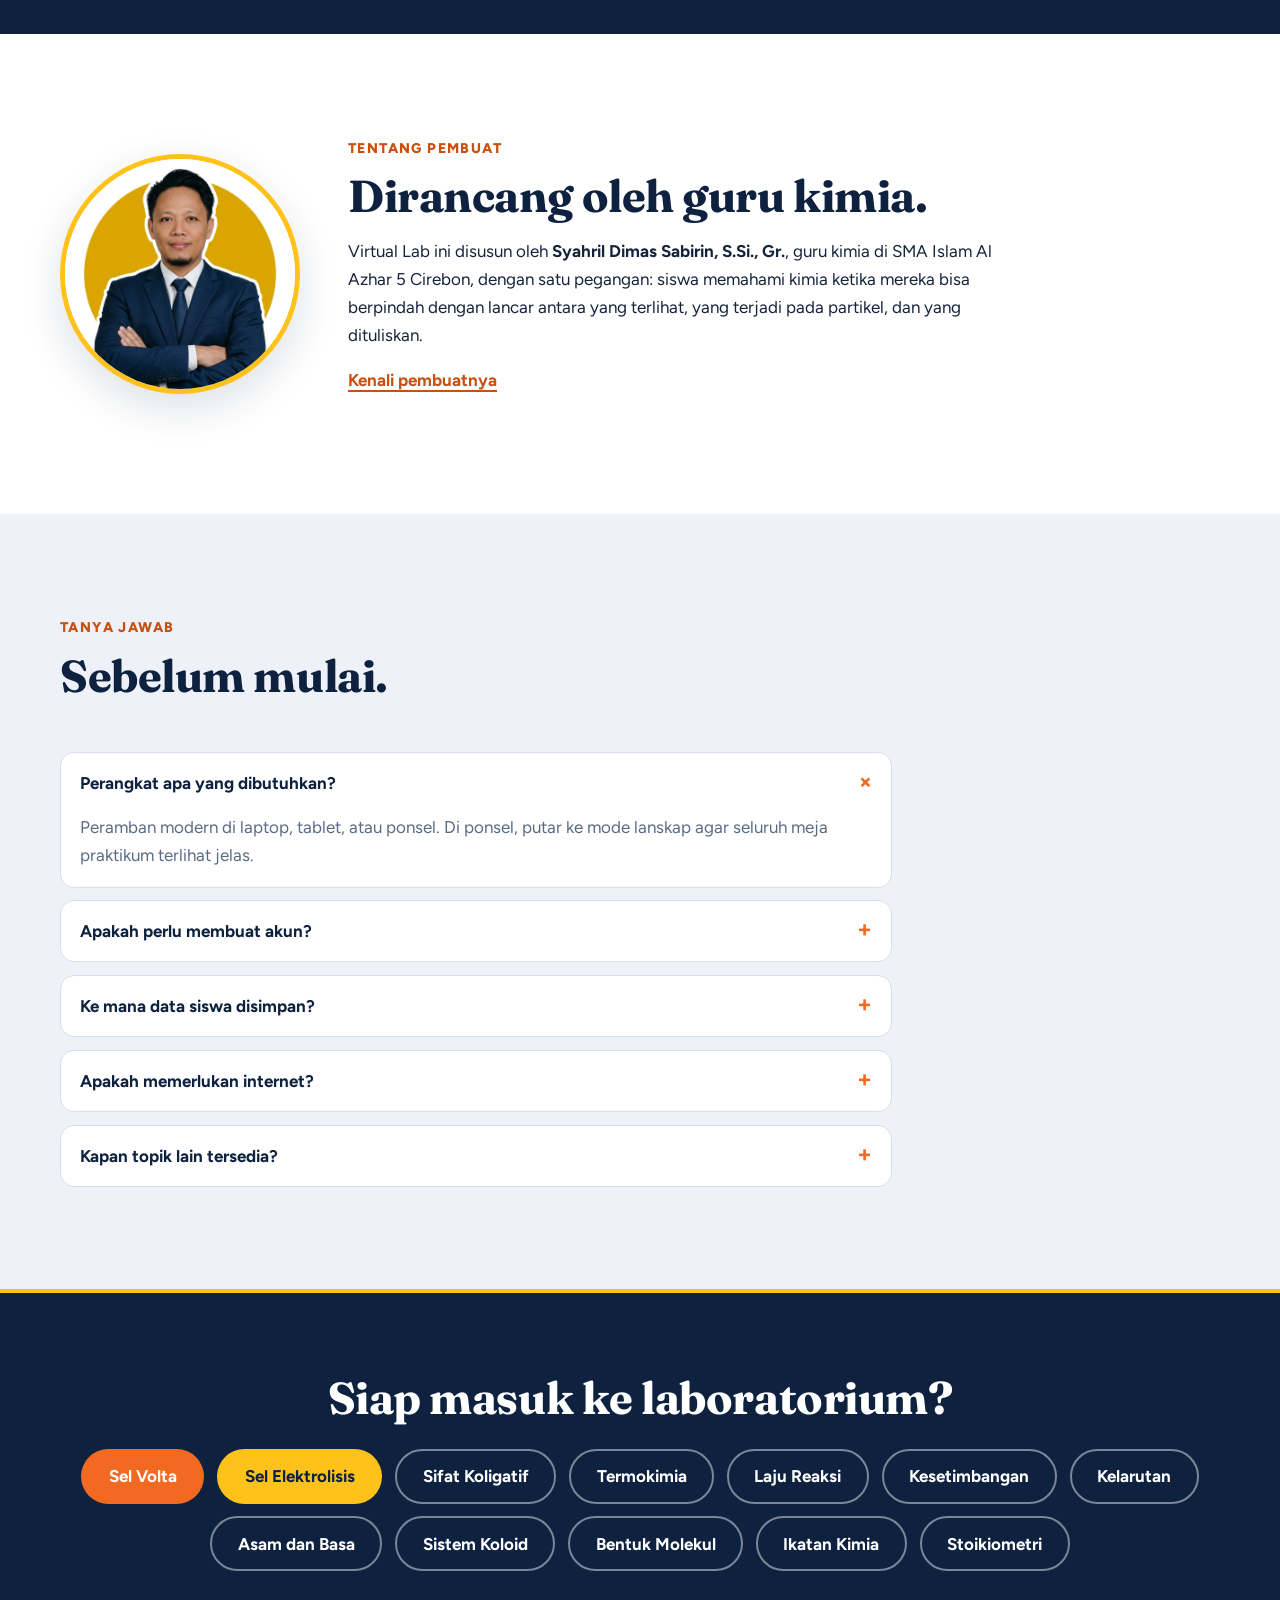
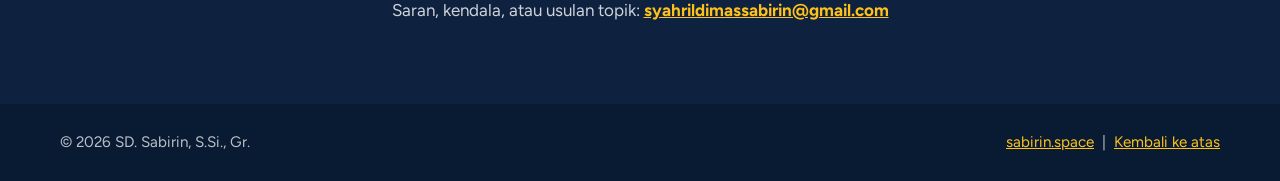
==== commit 2670e6ed: "Update index.html" ====
--- a/index.html
+++ b/index.html
@@ -32,7 +32,7 @@
     </button>
     <nav id="nav" aria-label="Navigasi utama">
       <ul>
-        <li><a href="#topik">Topik pembelajaran</a></li>
+        <li><a href="#topik">Topik praktikum</a></li>
         <li><a href="#cara">Cara belajar</a></li>
         <li><a href="#tiga-lapisan">Isi lab</a></li>
         <li><a href="#faq">Tanya jawab</a></li>
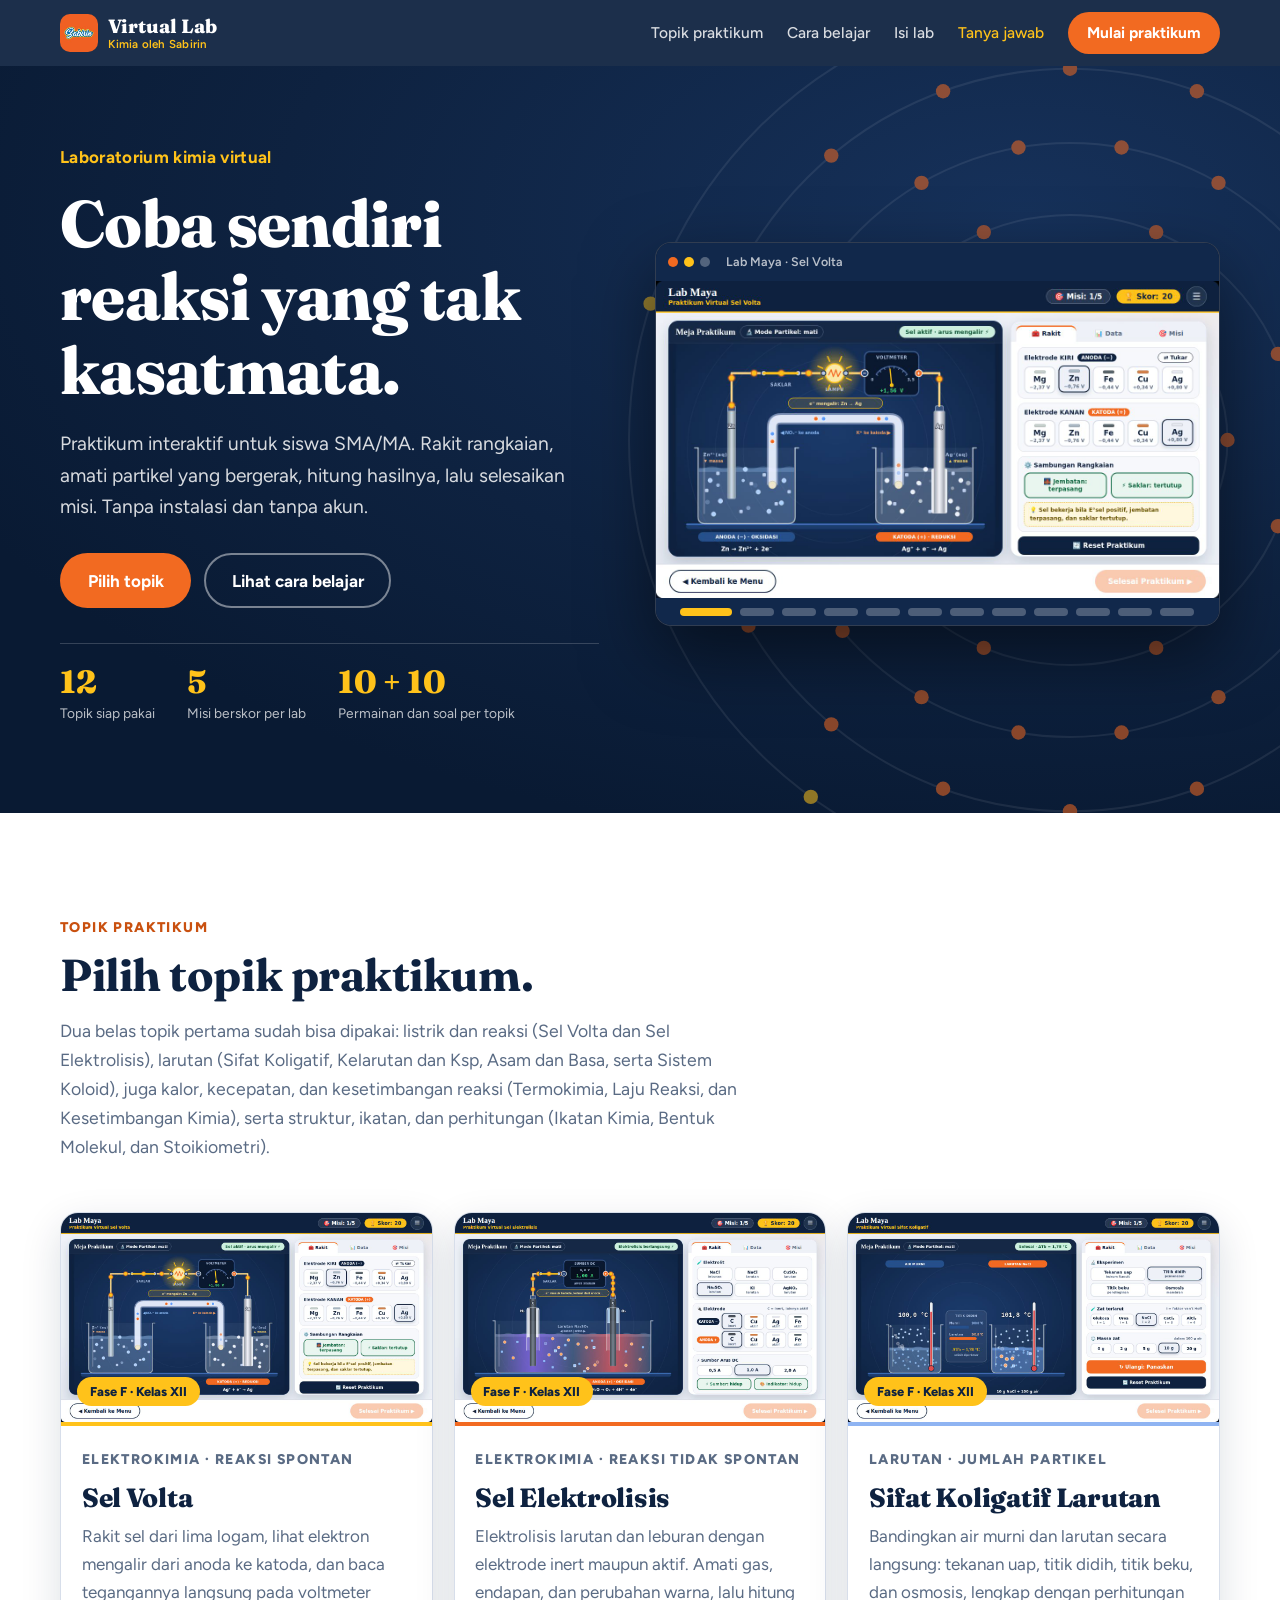
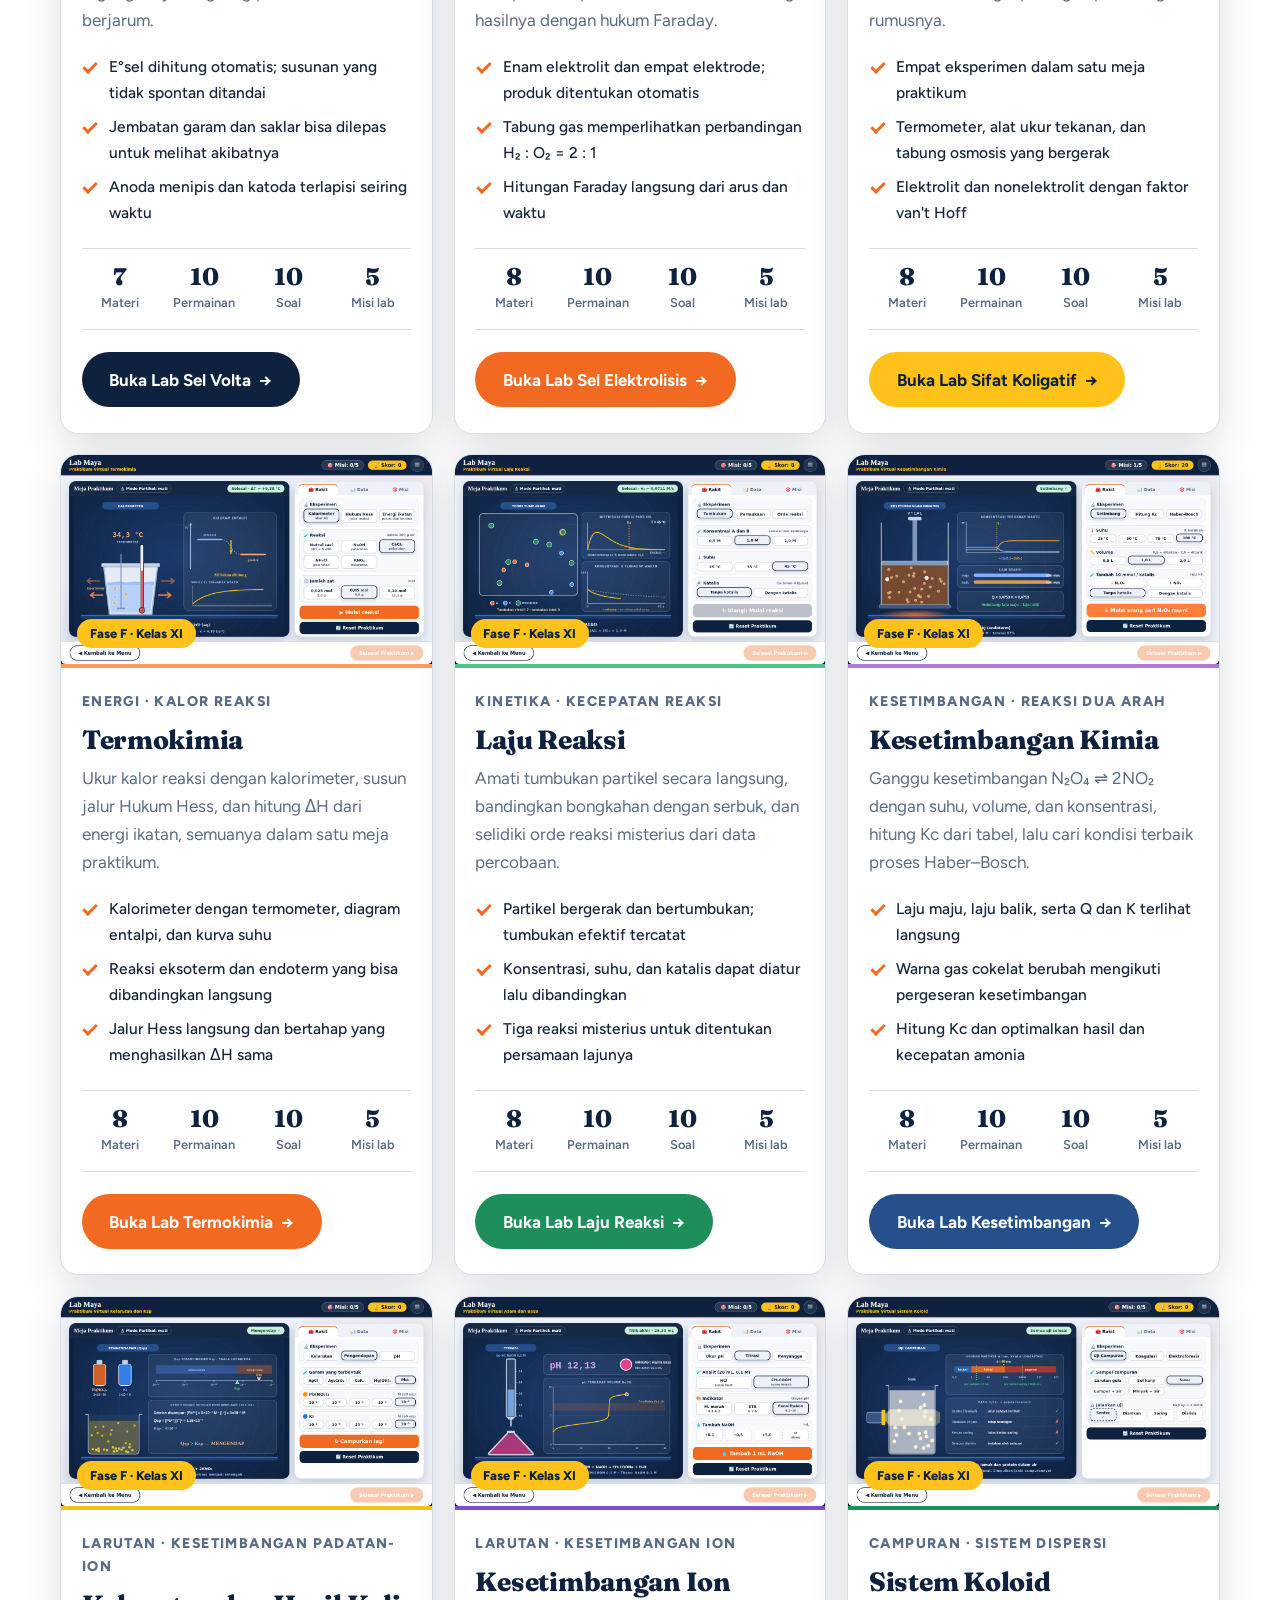
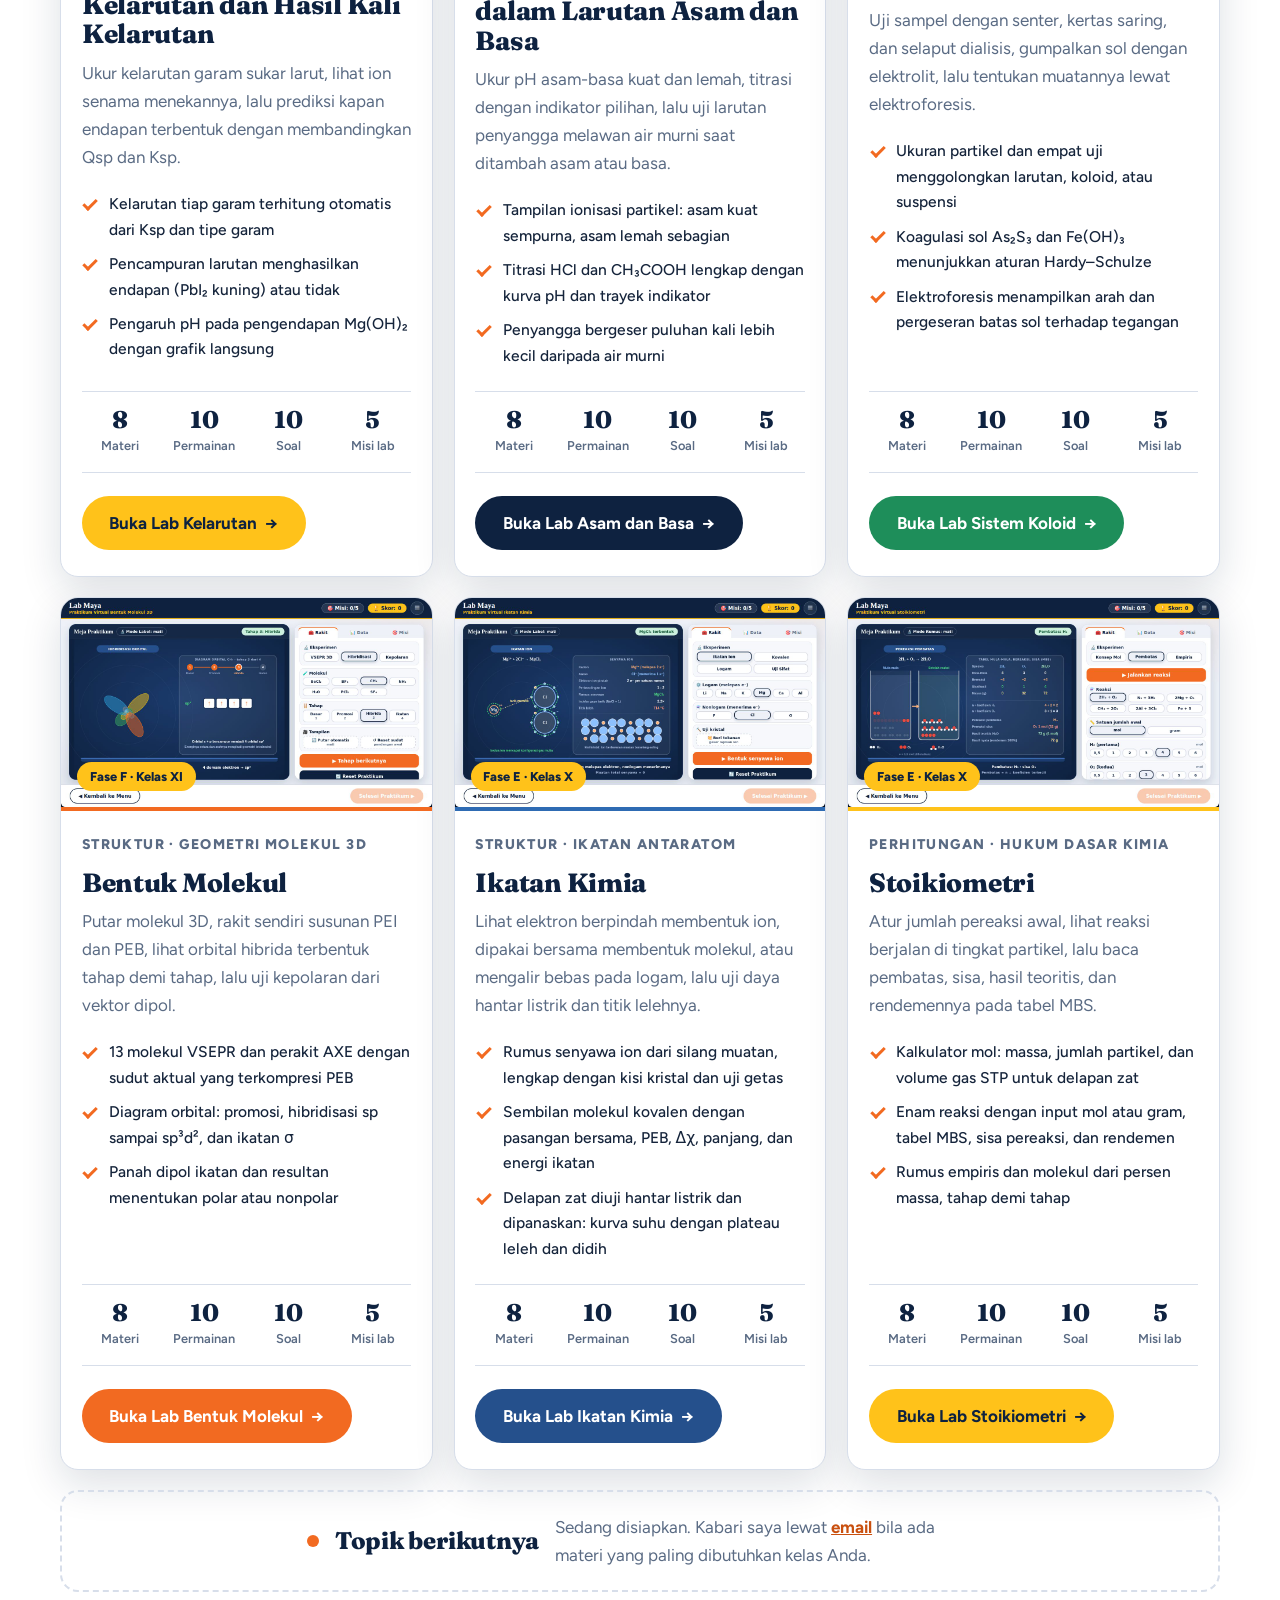
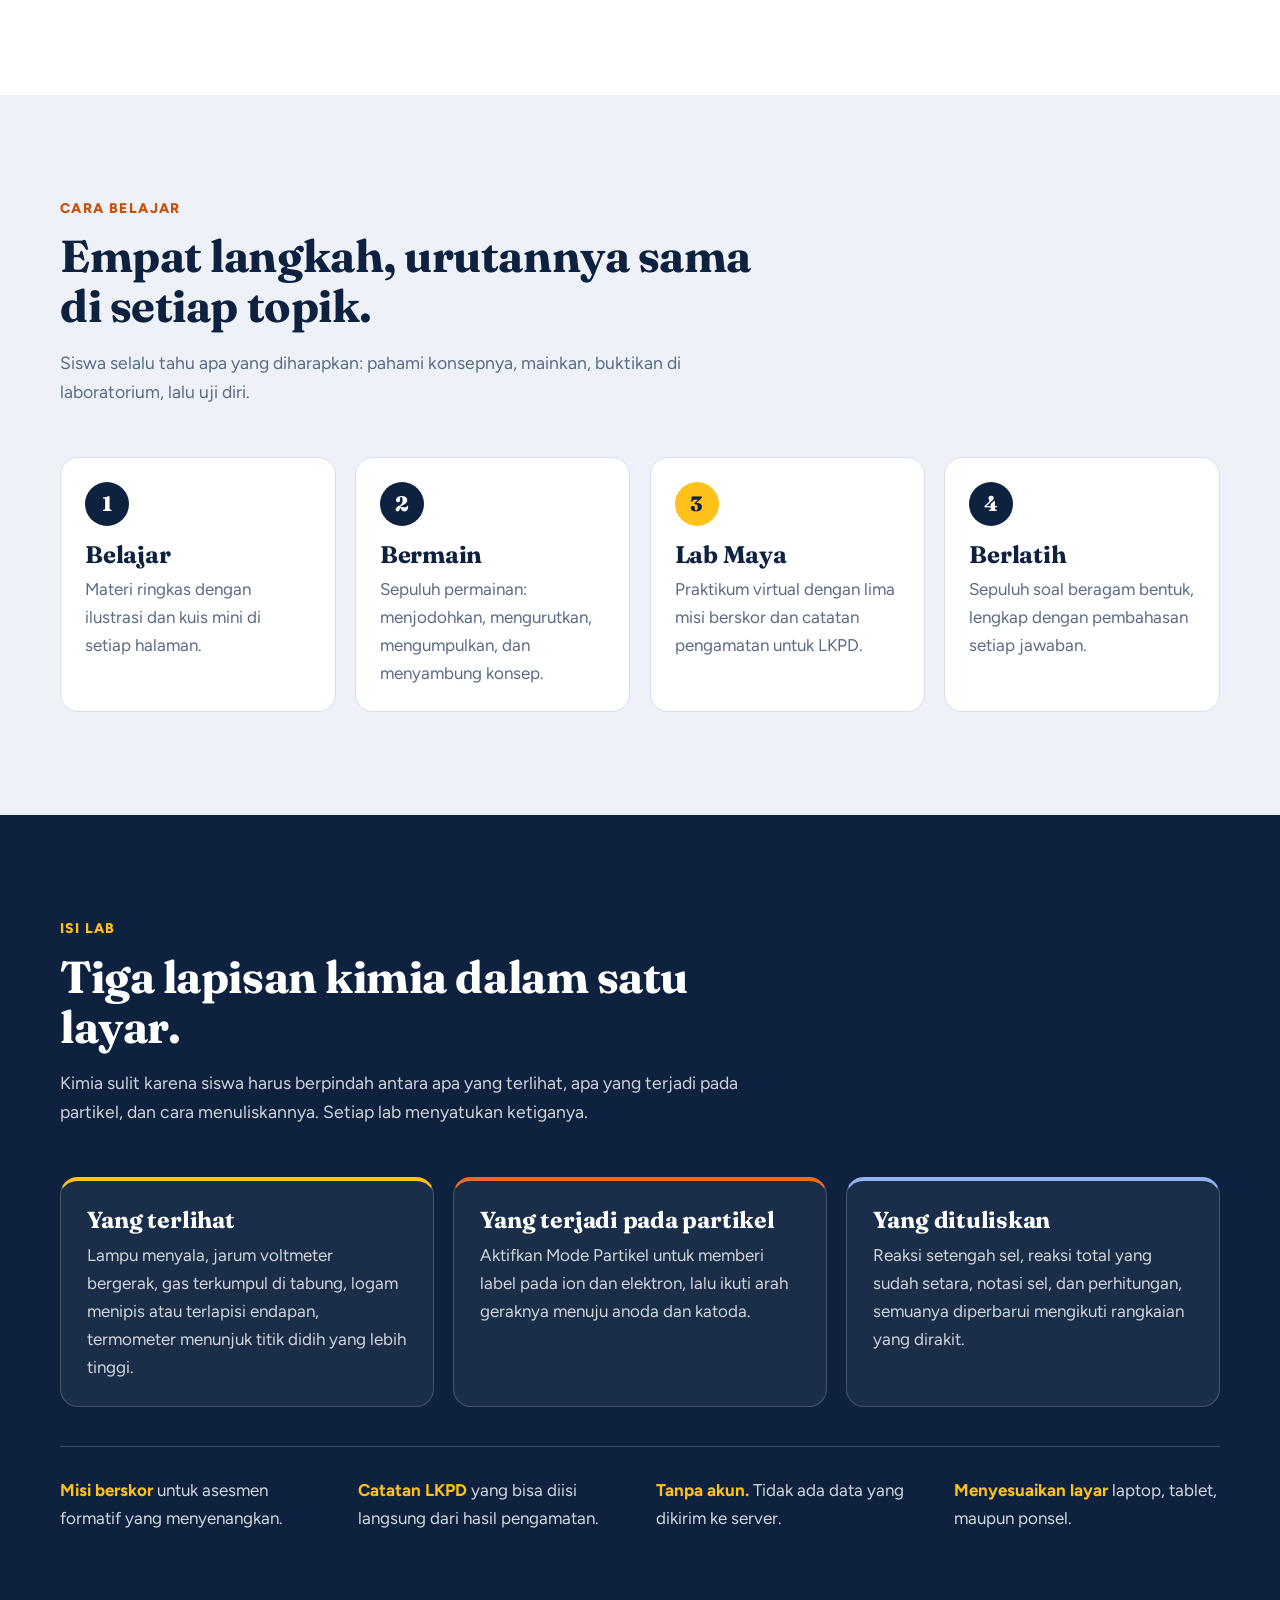
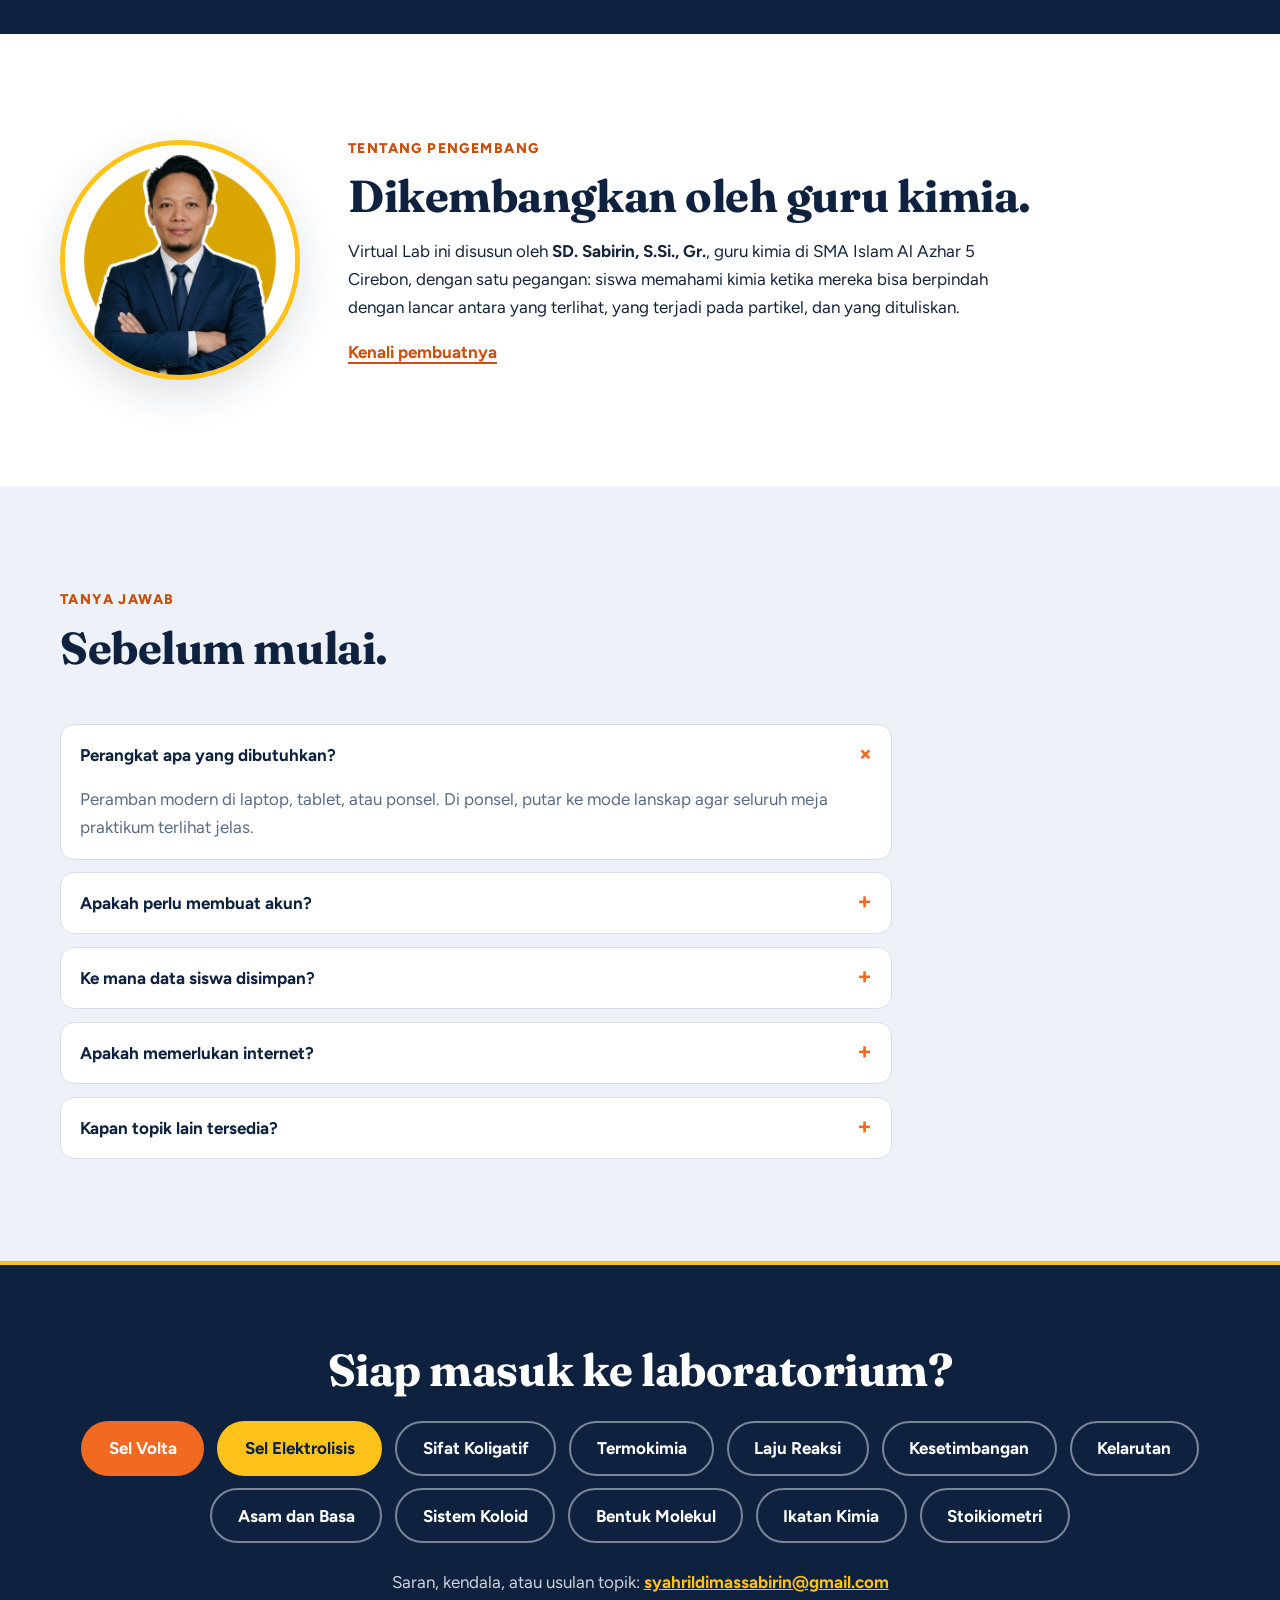
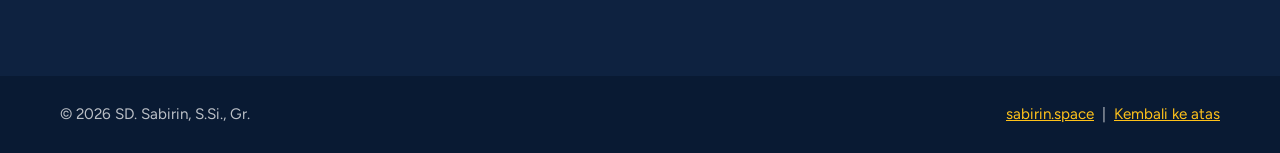
==== commit 17f778a5: "Update index.html" ====
--- a/index.html
+++ b/index.html
@@ -459,10 +459,10 @@
     <div class="wrap about">
       <img class="about-photo reveal" src="assets/profile.jpg" width="540" height="540" alt="Syahril Dimas Sabirin" loading="lazy">
       <div class="reveal">
-        <p class="kicker">Tentang pembuat</p>
-        <h2 id="h-tentang">Dirancang oleh guru kimia.</h2>
-        <p>Virtual Lab ini disusun oleh <strong>Syahril Dimas Sabirin, S.Si., Gr.</strong>, guru kimia di SMA Islam Al Azhar 5 Cirebon, dengan satu pegangan: siswa memahami kimia ketika mereka bisa berpindah dengan lancar antara yang terlihat, yang terjadi pada partikel, dan yang dituliskan.</p>
-        <p><a class="link" href="https://sabirin.thedev.id" target="_blank" rel="noopener">Kenali pembuatnya<span class="sr"> (tab baru)</span></a></p>
+        <p class="kicker">Tentang pengembang</p>
+        <h2 id="h-tentang">Dikembangkan oleh guru kimia.</h2>
+        <p>Virtual Lab ini disusun oleh <strong>SD. Sabirin, S.Si., Gr.</strong>, guru kimia di SMA Islam Al Azhar 5 Cirebon, dengan satu pegangan: siswa memahami kimia ketika mereka bisa berpindah dengan lancar antara yang terlihat, yang terjadi pada partikel, dan yang dituliskan.</p>
+        <p><a class="link" href="https://sabirin.space" target="_blank" rel="noopener">Kenali pembuatnya<span class="sr"> (tab baru)</span></a></p>
       </div>
     </div>
   </section>
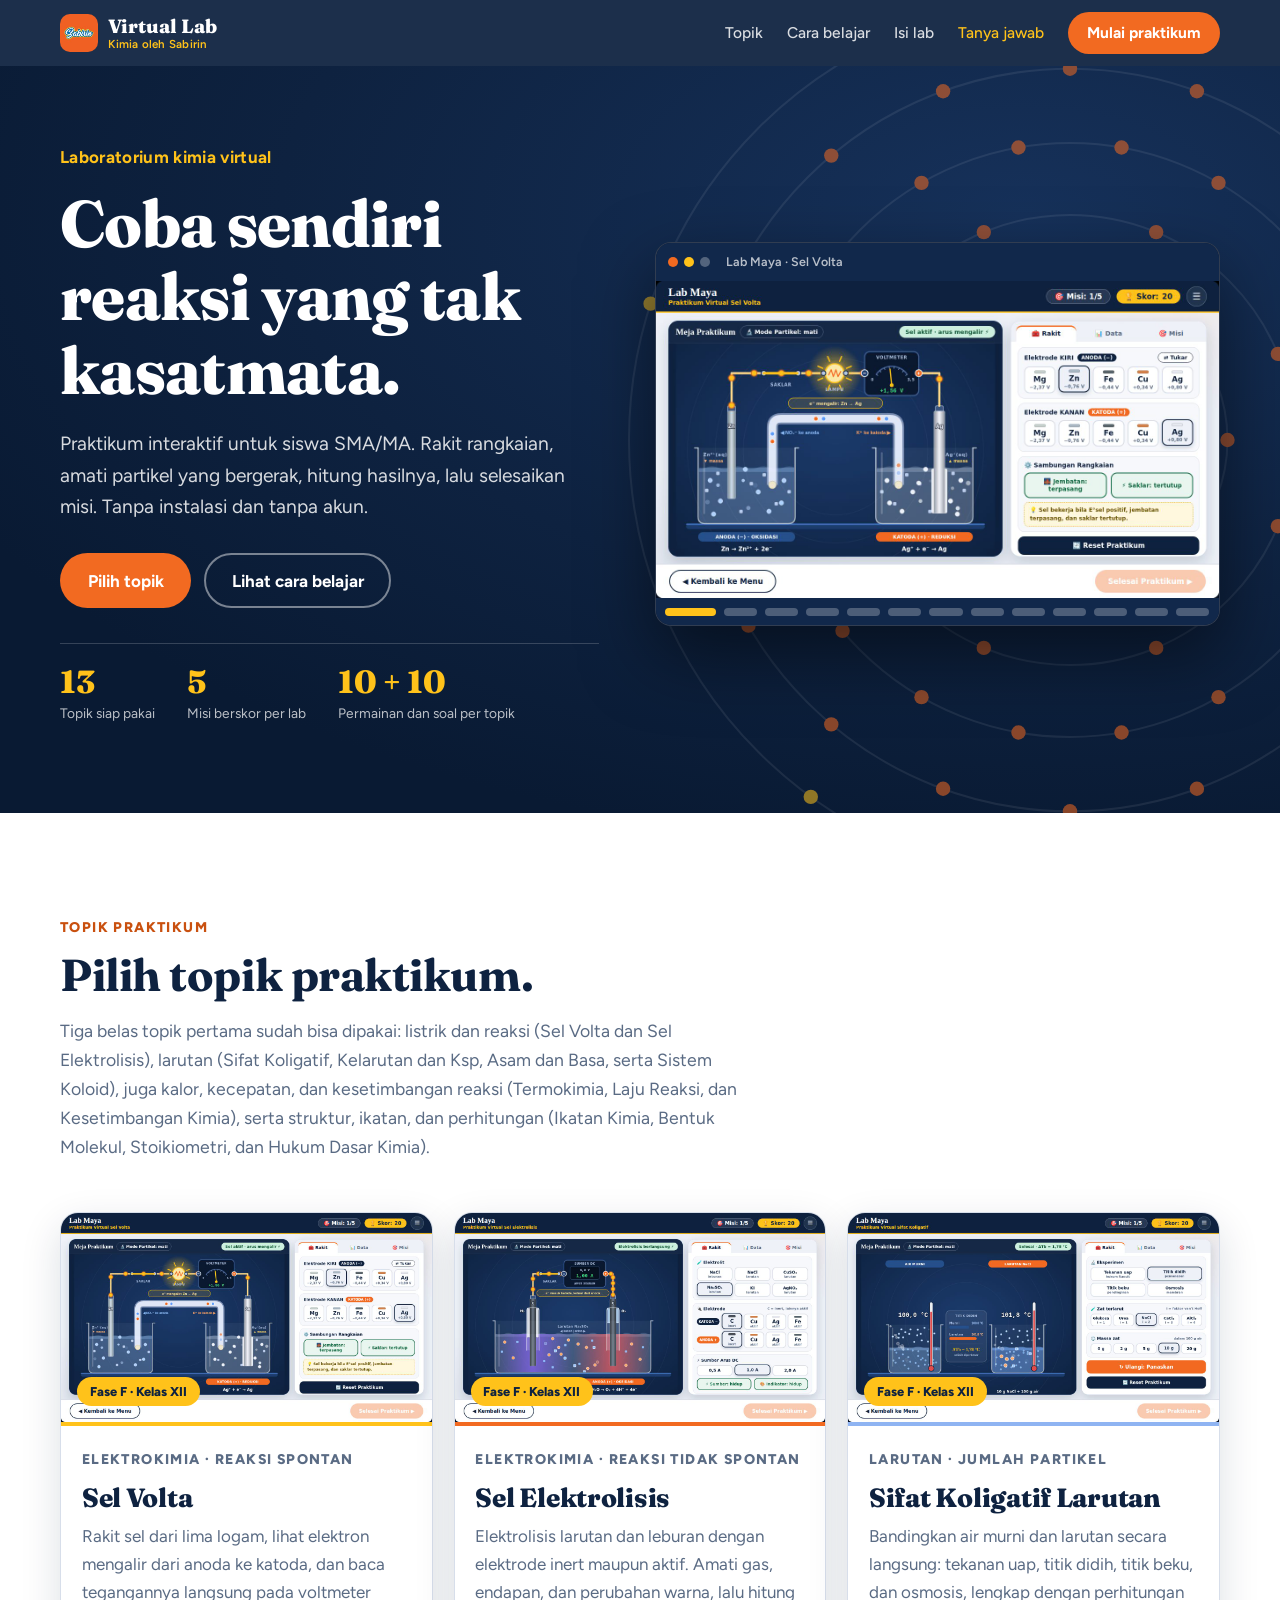
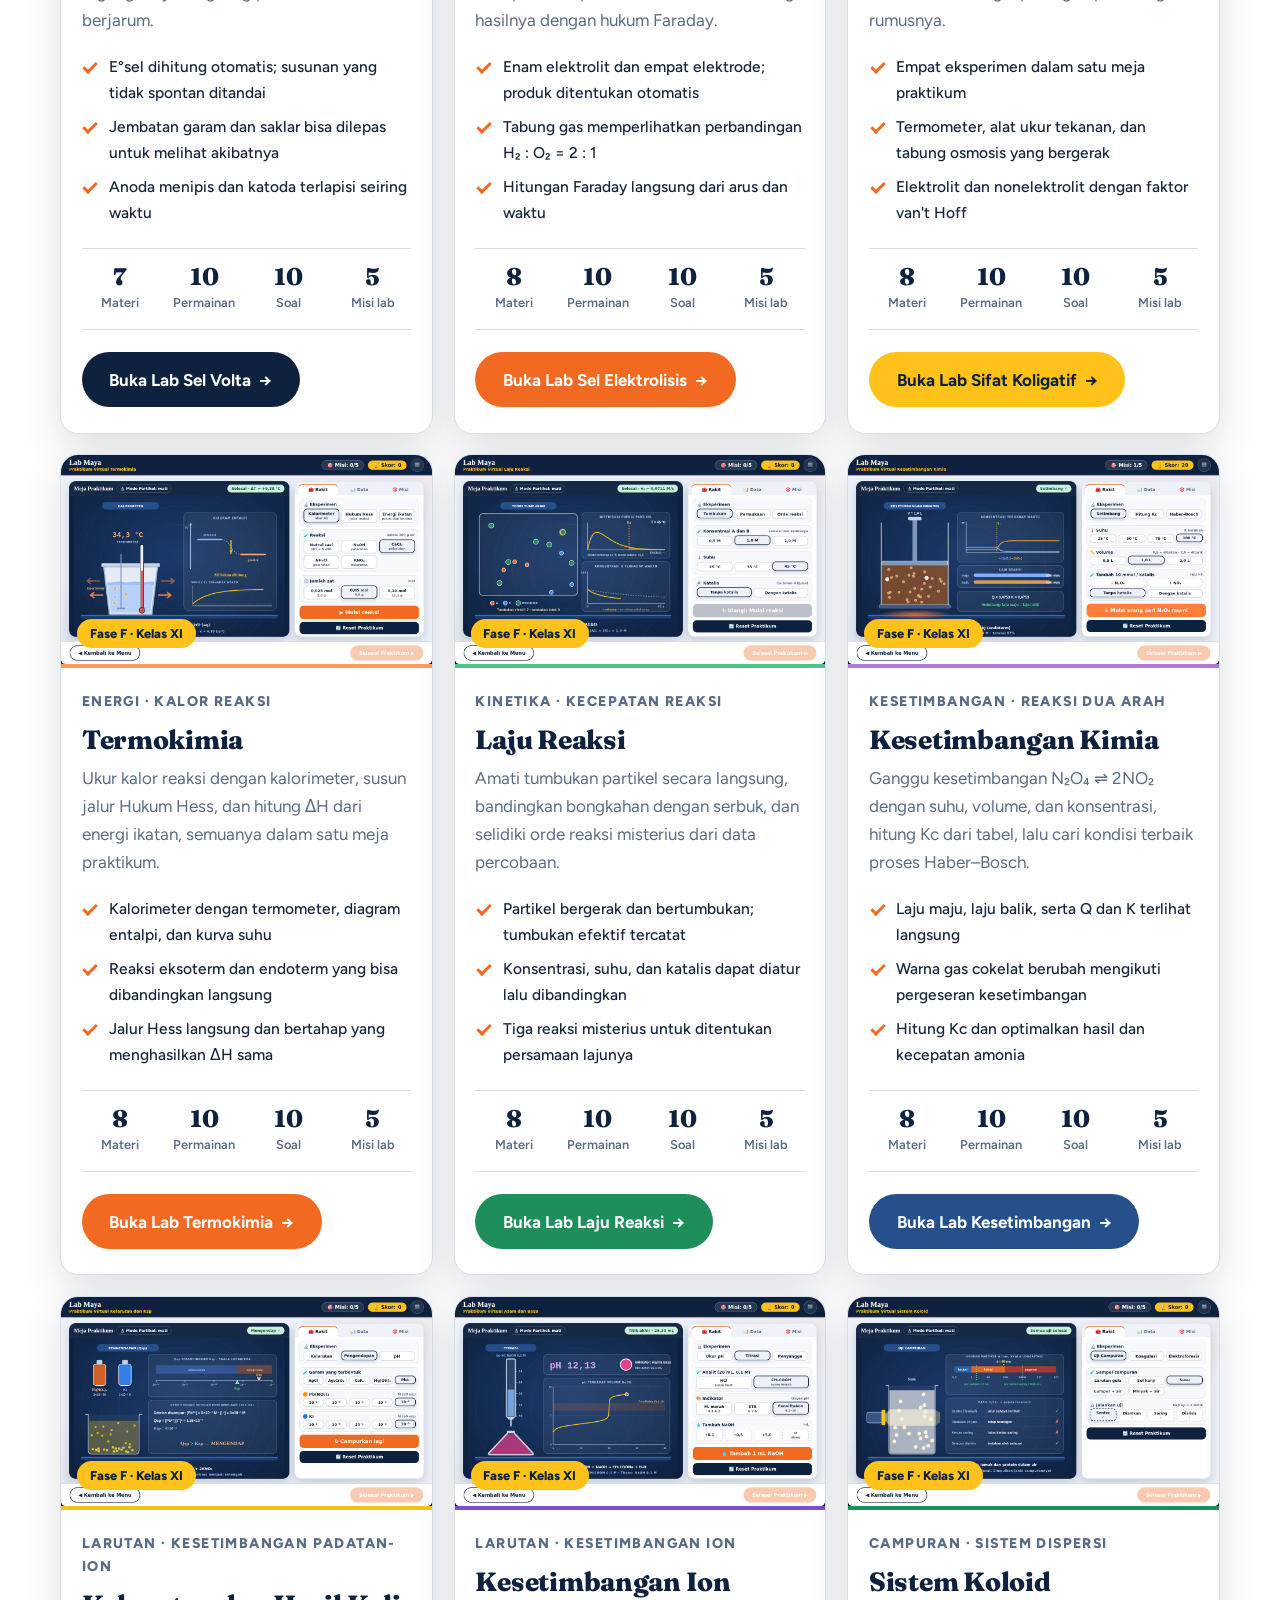
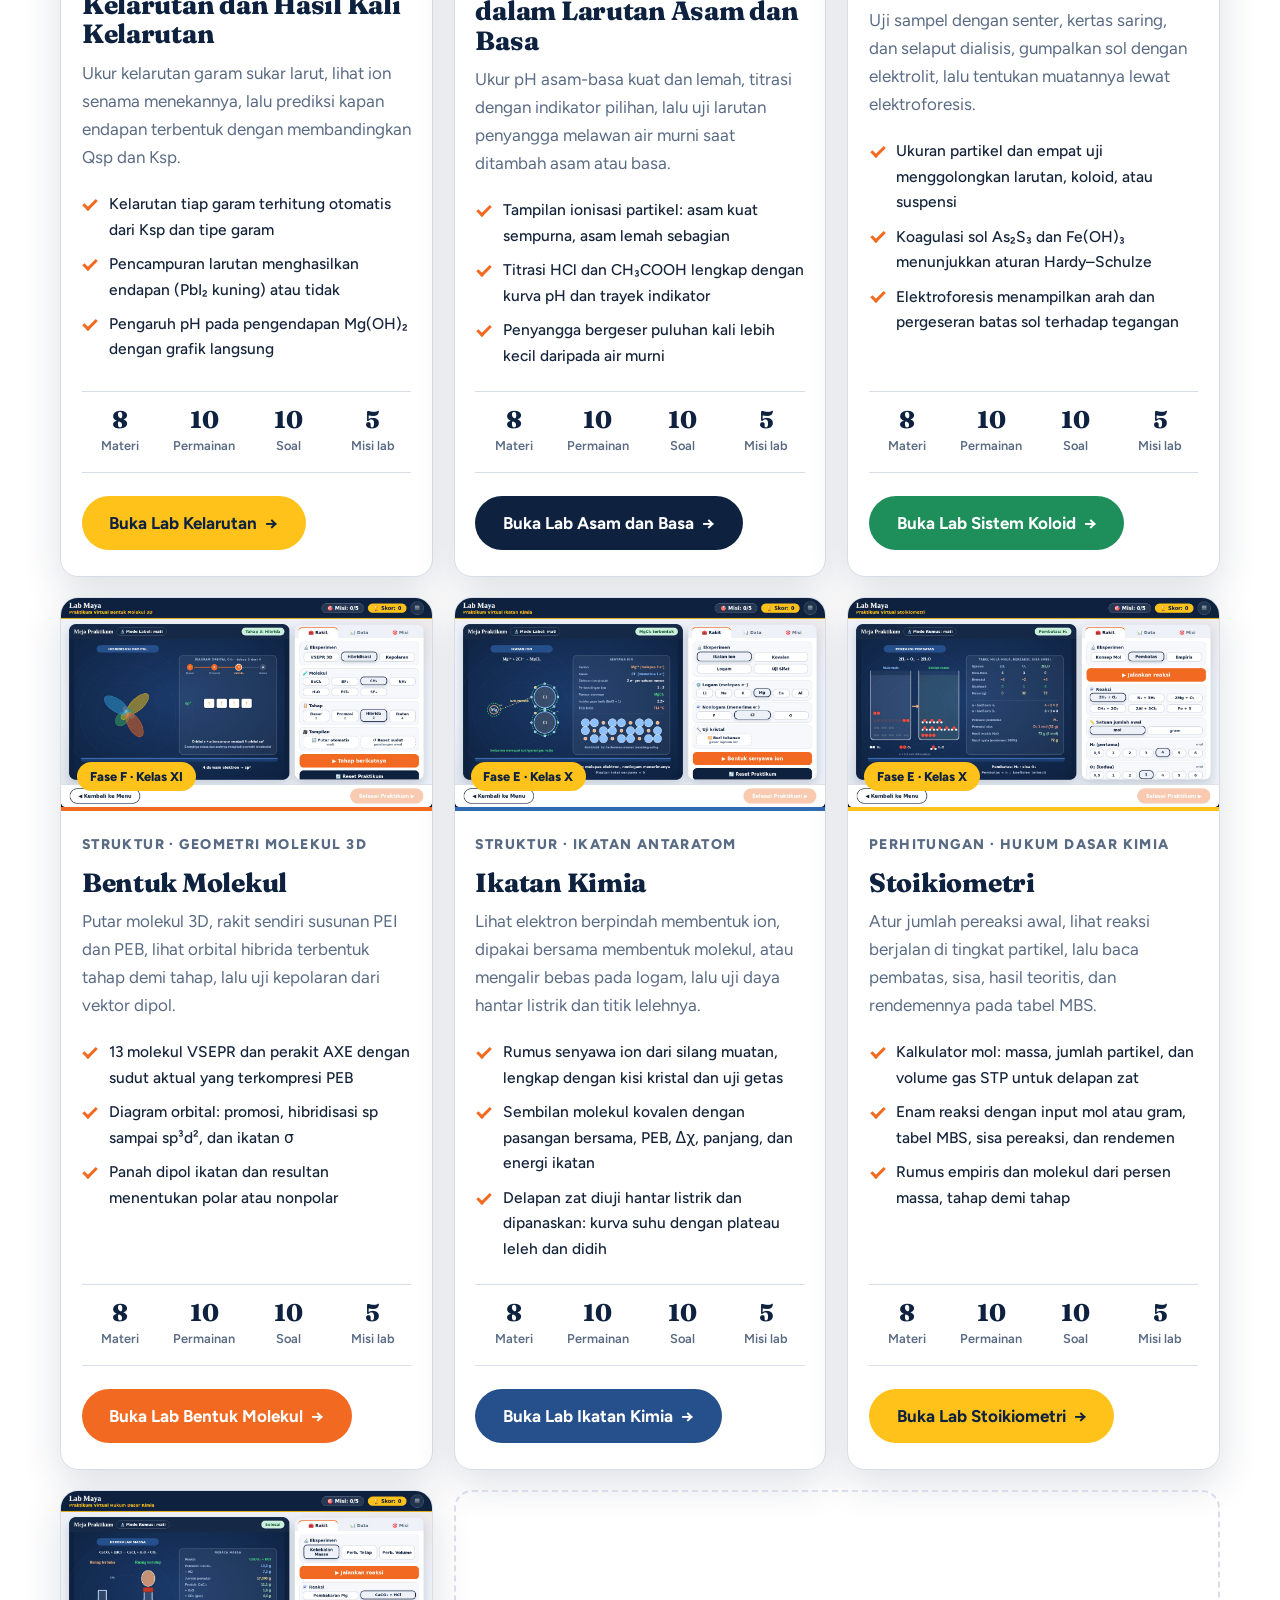
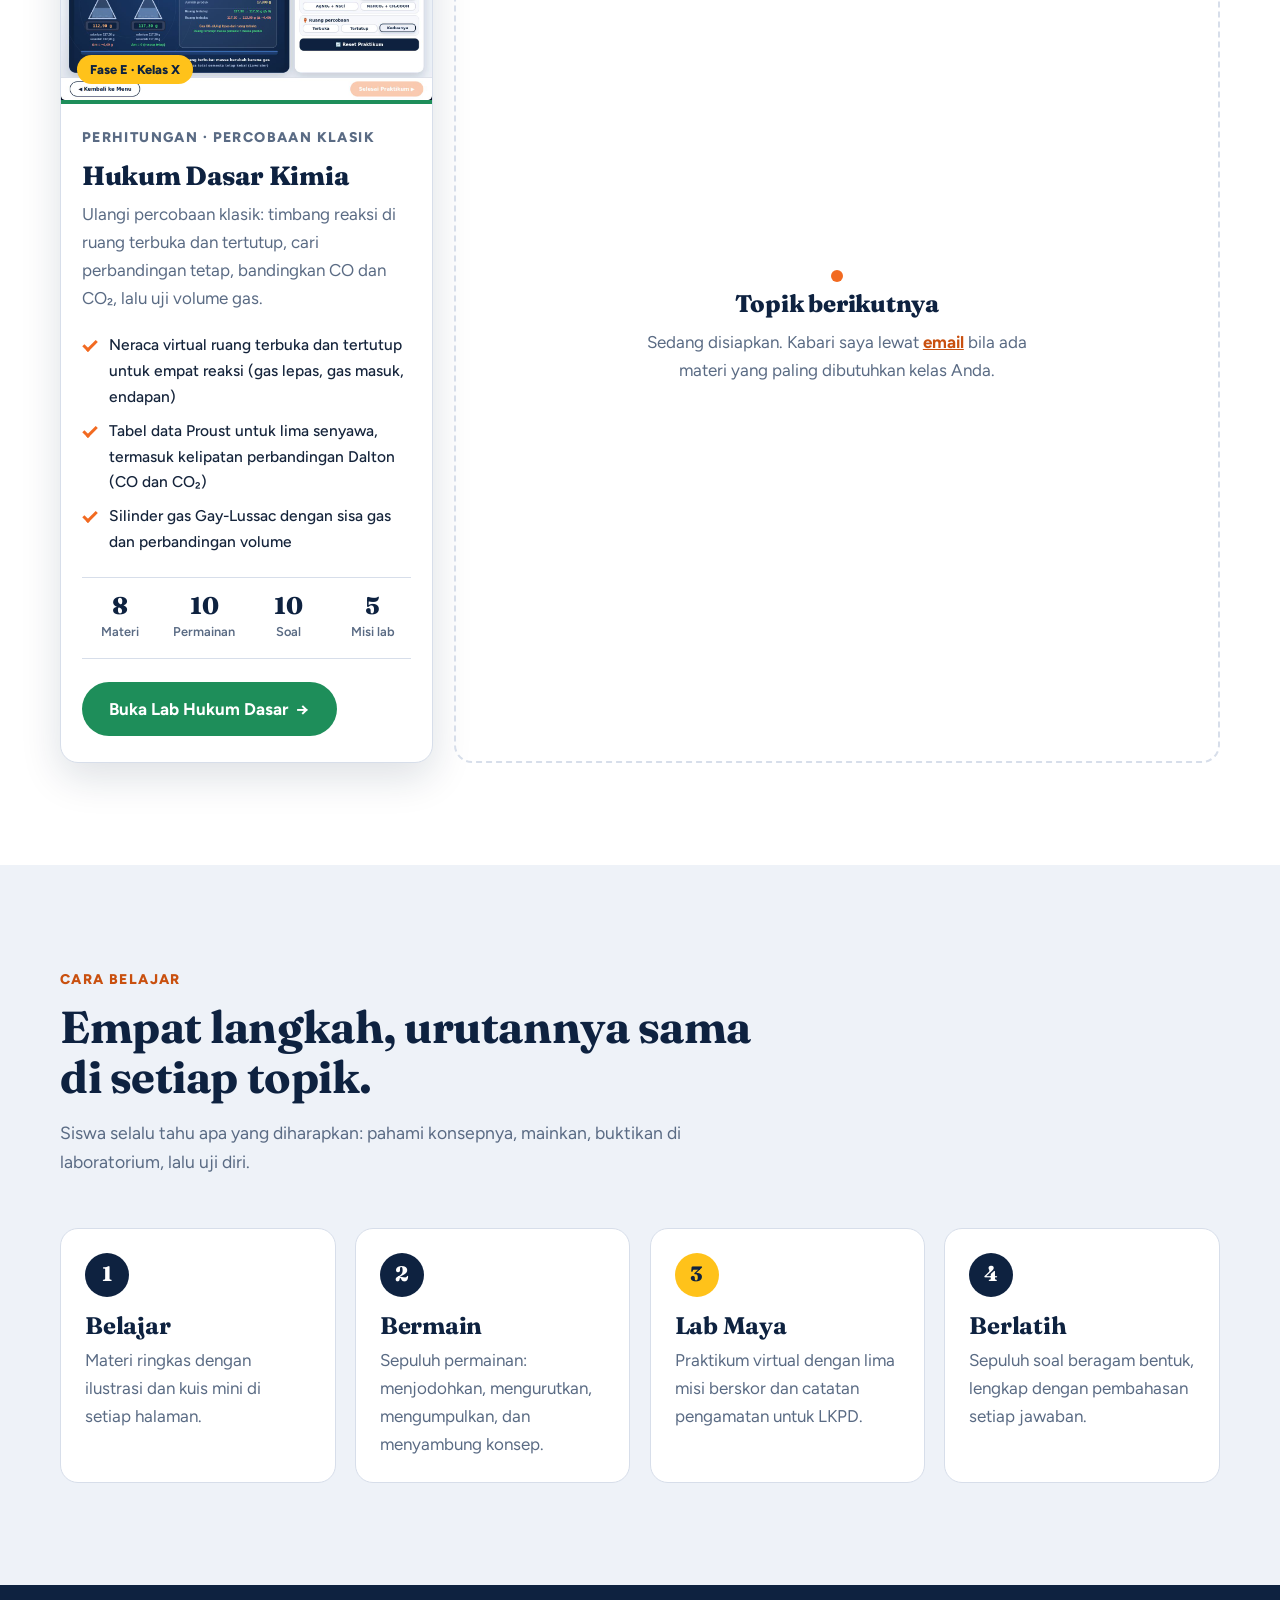
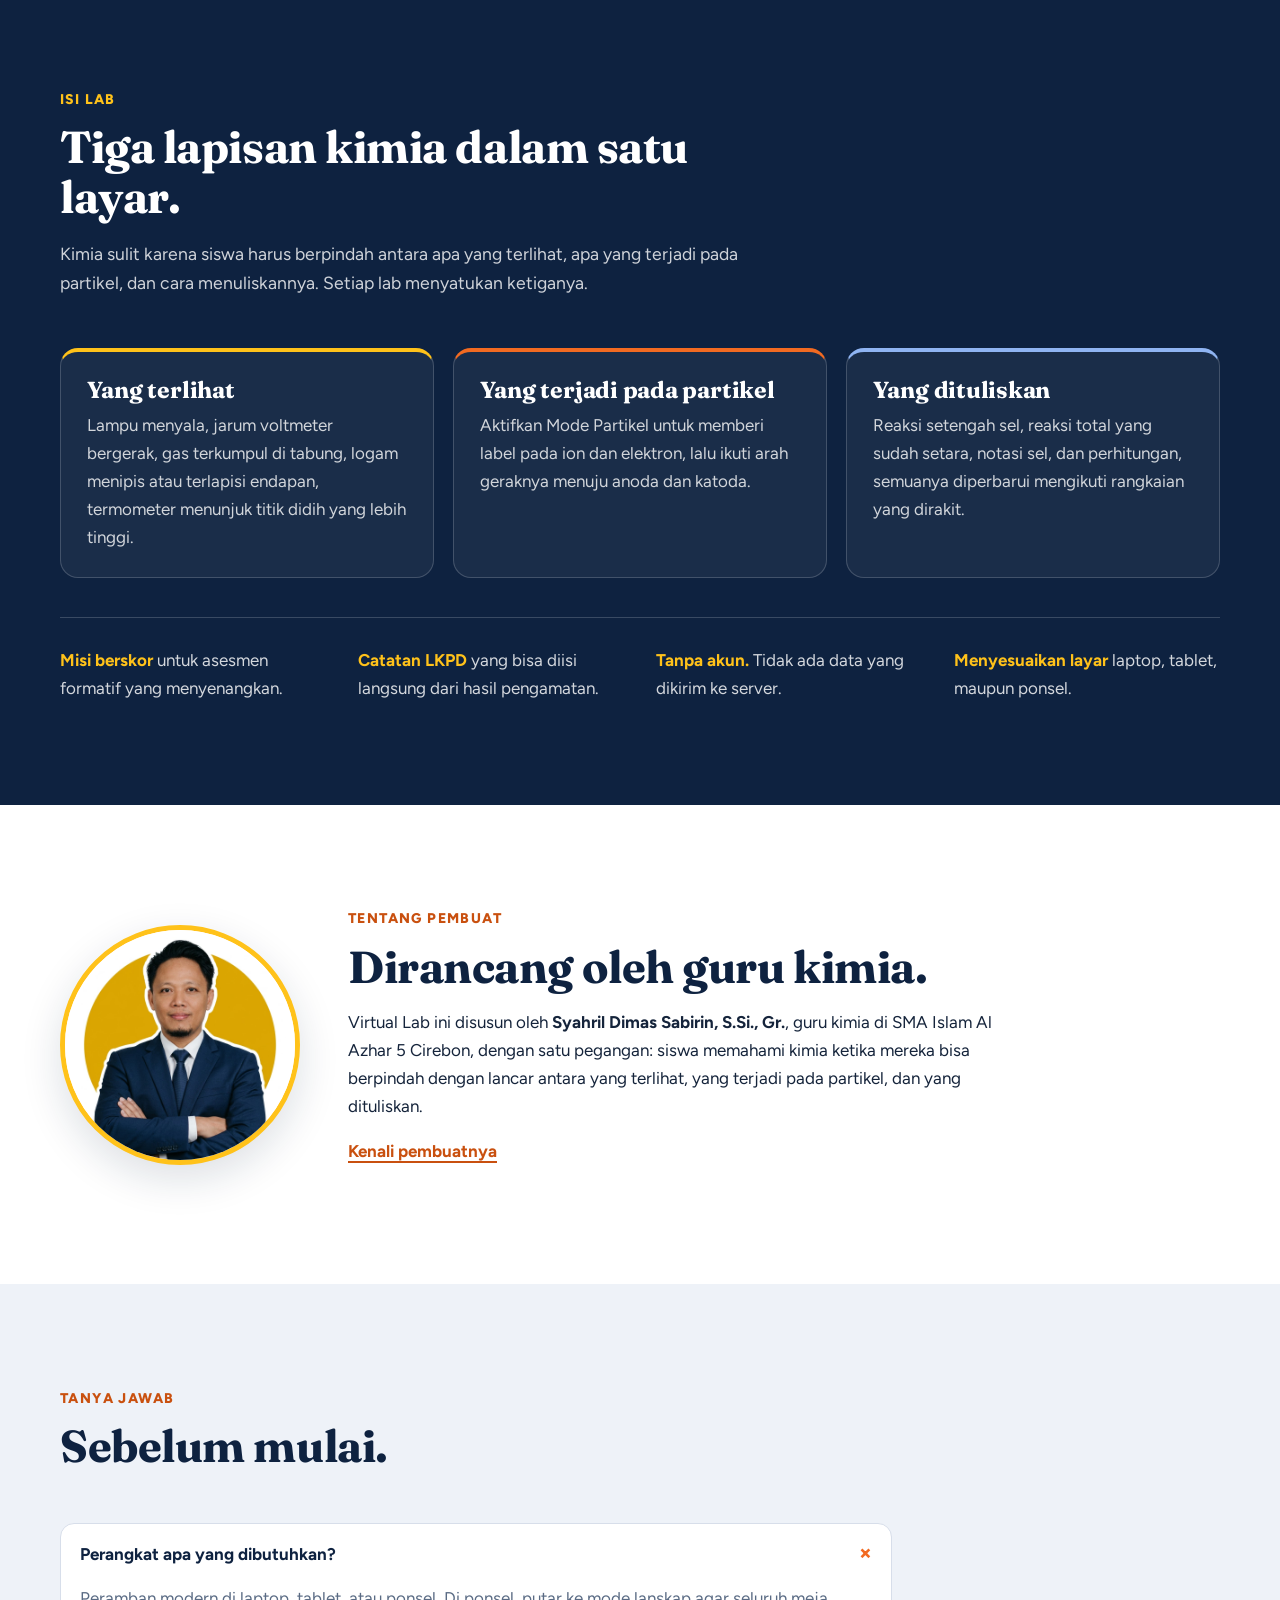
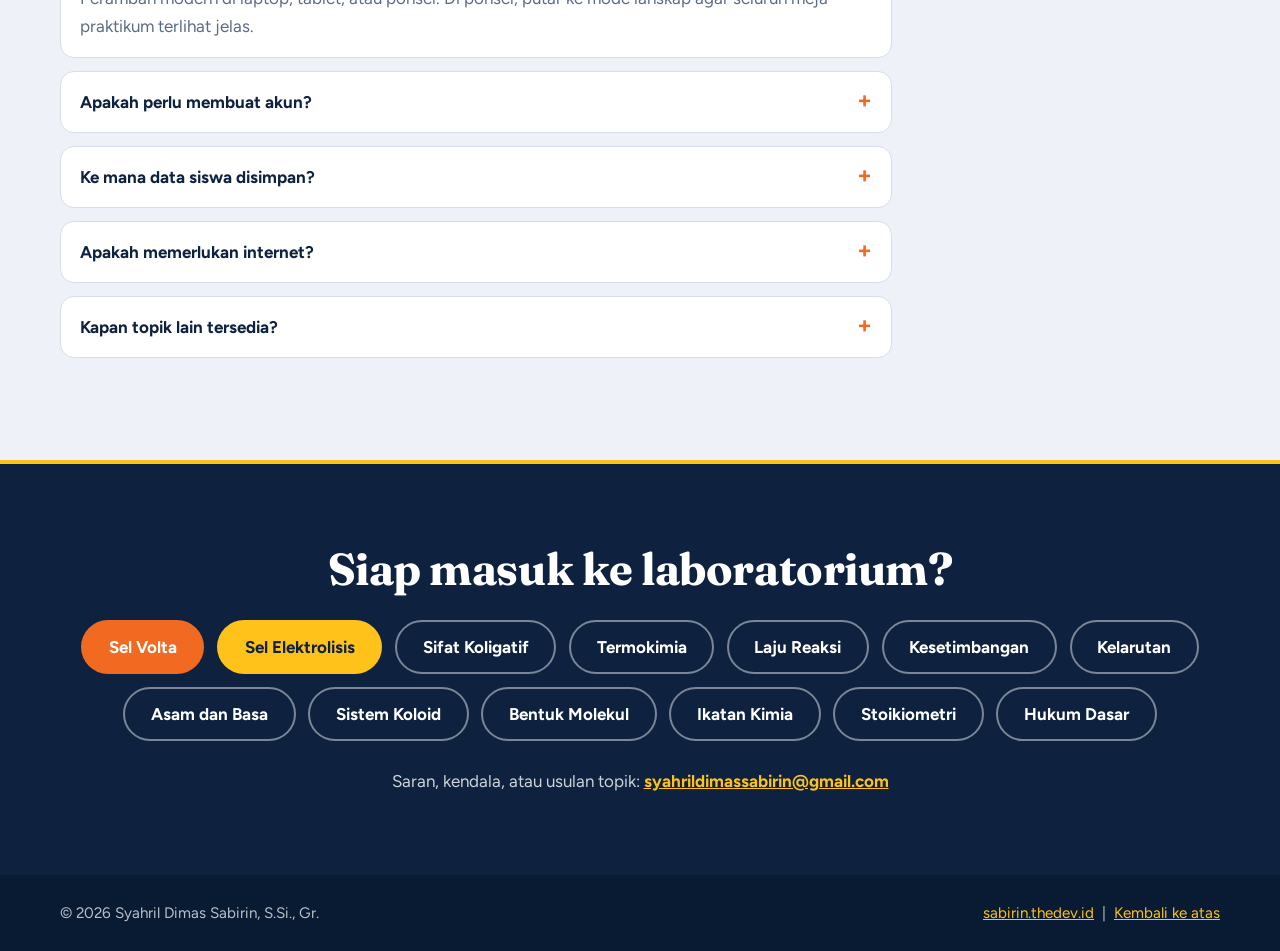
==== commit bd5a370e: "Add files via upload" ====
--- a/index.html
+++ b/index.html
@@ -10,7 +10,7 @@
 <meta property="og:type" content="website">
 <meta property="og:locale" content="id_ID">
 <meta property="og:title" content="Virtual Lab Kimia">
-<meta property="og:description" content="Coba sendiri reaksi yang tak kasatmata: Lab Maya Sel Volta, Sel Elektrolisis, Sifat Koligatif, Termokimia, Laju Reaksi, Kesetimbangan Kimia, Kelarutan, Asam dan Basa, Sistem Koloid, Bentuk Molekul, Ikatan Kimia, dan Stoikiometri.">
+<meta property="og:description" content="Coba sendiri reaksi yang tak kasatmata: Lab Maya Sel Volta, Sel Elektrolisis, Sifat Koligatif, Termokimia, Laju Reaksi, Kesetimbangan Kimia, Kelarutan, Asam dan Basa, Sistem Koloid, Bentuk Molekul, Ikatan Kimia, Stoikiometri, dan Hukum Dasar Kimia.">
 <link rel="preconnect" href="https://fonts.googleapis.com">
 <link rel="preconnect" href="https://fonts.gstatic.com" crossorigin>
 <link href="https://fonts.googleapis.com/css2?family=Fraunces:opsz,wght@9..144,500;9..144,700;9..144,800&family=Figtree:wght@400;500;600;700;800&display=swap" rel="stylesheet">
@@ -32,7 +32,7 @@
     </button>
     <nav id="nav" aria-label="Navigasi utama">
       <ul>
-        <li><a href="#topik">Topik praktikum</a></li>
+        <li><a href="#topik">Topik</a></li>
         <li><a href="#cara">Cara belajar</a></li>
         <li><a href="#tiga-lapisan">Isi lab</a></li>
         <li><a href="#faq">Tanya jawab</a></li>
@@ -57,7 +57,7 @@
           <a class="btn btn-ghost" href="#cara">Lihat cara belajar</a>
         </div>
         <dl class="hero-stats">
-          <div><dt>Topik siap pakai</dt><dd>12</dd></div>
+          <div><dt>Topik siap pakai</dt><dd>13</dd></div>
           <div><dt>Misi berskor per lab</dt><dd>5</dd></div>
           <div><dt>Permainan dan soal per topik</dt><dd>10 + 10</dd></div>
         </dl>
@@ -78,6 +78,7 @@
           <img class="slide" src="assets/preview-bentuk-molekul.jpg" width="1280" height="720" alt="Lab Maya Bentuk Molekul 3D: empat orbital hibrida sp³ pada metana dan diagram orbital hibridisasi" loading="lazy">
           <img class="slide" src="assets/preview-ikatan-kimia.jpg" width="1280" height="720" alt="Lab Maya Ikatan Kimia: Mg melepas dua elektron kepada dua Cl membentuk MgCl₂ beserta kisi kristal dan data sifat" loading="lazy">
           <img class="slide" src="assets/preview-stoikiometri.jpg" width="1280" height="720" alt="Lab Maya Stoikiometri: 4 mol H₂ dan 3 mol O₂, tabel mula-mula bereaksi sisa, H₂ sebagai pereaksi pembatas" loading="lazy">
+          <img class="slide" src="assets/preview-hukum-dasar-kimia.jpg" width="1280" height="720" alt="Lab Maya Hukum Dasar Kimia: neraca ruang terbuka menunjukkan 112,90 g dan ruang tertutup 117,30 g pada reaksi CaCO₃ dengan HCl" loading="lazy">
         </div>
         <figcaption class="dots" role="tablist" aria-label="Pilih cuplikan">
           <button type="button" role="tab" class="dot on" aria-selected="true" data-i="0" data-url="Lab Maya · Sel Volta"><span class="sr">Sel Volta</span></button>
@@ -92,6 +93,7 @@
           <button type="button" role="tab" class="dot" aria-selected="false" data-i="9" data-url="Lab Maya · Bentuk Molekul"><span class="sr">Bentuk Molekul</span></button>
           <button type="button" role="tab" class="dot" aria-selected="false" data-i="10" data-url="Lab Maya · Ikatan Kimia"><span class="sr">Ikatan Kimia</span></button>
           <button type="button" role="tab" class="dot" aria-selected="false" data-i="11" data-url="Lab Maya · Stoikiometri"><span class="sr">Stoikiometri</span></button>
+          <button type="button" role="tab" class="dot" aria-selected="false" data-i="12" data-url="Lab Maya · Hukum Dasar Kimia"><span class="sr">Hukum Dasar Kimia</span></button>
         </figcaption>
       </figure>
     </div>
@@ -103,7 +105,7 @@
       <div class="sec-head reveal">
         <p class="kicker">Topik praktikum</p>
         <h2 id="h-topik">Pilih topik praktikum.</h2>
-        <p class="sec-lead">Dua belas topik pertama sudah bisa dipakai: listrik dan reaksi (Sel Volta dan Sel Elektrolisis), larutan (Sifat Koligatif, Kelarutan dan Ksp, Asam dan Basa, serta Sistem Koloid), juga kalor, kecepatan, dan kesetimbangan reaksi (Termokimia, Laju Reaksi, dan Kesetimbangan Kimia), serta struktur, ikatan, dan perhitungan (Ikatan Kimia, Bentuk Molekul, dan Stoikiometri).</p>
+        <p class="sec-lead">Tiga belas topik pertama sudah bisa dipakai: listrik dan reaksi (Sel Volta dan Sel Elektrolisis), larutan (Sifat Koligatif, Kelarutan dan Ksp, Asam dan Basa, serta Sistem Koloid), juga kalor, kecepatan, dan kesetimbangan reaksi (Termokimia, Laju Reaksi, dan Kesetimbangan Kimia), serta struktur, ikatan, dan perhitungan (Ikatan Kimia, Bentuk Molekul, Stoikiometri, dan Hukum Dasar Kimia).</p>
       </div>
 
       <div class="topics">
@@ -394,6 +396,30 @@
               <div><dt>Misi lab</dt><dd>5</dd></div>
             </dl>
             <a class="btn btn-gold" href="stoikiometri/index.html">Buka Lab Stoikiometri <span aria-hidden="true">→</span></a>
+          </div>
+        </article>
+
+        <article class="topic t-hk reveal">
+          <a class="topic-img" href="hukum-dasar-kimia/index.html" tabindex="-1" aria-hidden="true">
+            <img src="assets/preview-hukum-dasar-kimia.jpg" width="1280" height="720" alt="" loading="lazy">
+            <span class="tag">Fase E · Kelas X</span>
+          </a>
+          <div class="topic-body">
+            <p class="kicker">Perhitungan · percobaan klasik</p>
+            <h3>Hukum Dasar Kimia</h3>
+            <p>Ulangi percobaan klasik: timbang reaksi di ruang terbuka dan tertutup, cari perbandingan tetap, bandingkan CO dan CO₂, lalu uji volume gas.</p>
+            <ul class="ticks">
+              <li>Neraca virtual ruang terbuka dan tertutup untuk empat reaksi (gas lepas, gas masuk, endapan)</li>
+              <li>Tabel data Proust untuk lima senyawa, termasuk kelipatan perbandingan Dalton (CO dan CO₂)</li>
+              <li>Silinder gas Gay-Lussac dengan sisa gas dan perbandingan volume</li>
+            </ul>
+            <dl class="stats">
+              <div><dt>Materi</dt><dd>8</dd></div>
+              <div><dt>Permainan</dt><dd>10</dd></div>
+              <div><dt>Soal</dt><dd>10</dd></div>
+              <div><dt>Misi lab</dt><dd>5</dd></div>
+            </dl>
+            <a class="btn btn-green" href="hukum-dasar-kimia/index.html">Buka Lab Hukum Dasar <span aria-hidden="true">→</span></a>
           </div>
         </article>
 
@@ -459,10 +485,10 @@
     <div class="wrap about">
       <img class="about-photo reveal" src="assets/profile.jpg" width="540" height="540" alt="Syahril Dimas Sabirin" loading="lazy">
       <div class="reveal">
-        <p class="kicker">Tentang pengembang</p>
-        <h2 id="h-tentang">Dikembangkan oleh guru kimia.</h2>
-        <p>Virtual Lab ini disusun oleh <strong>SD. Sabirin, S.Si., Gr.</strong>, guru kimia di SMA Islam Al Azhar 5 Cirebon, dengan satu pegangan: siswa memahami kimia ketika mereka bisa berpindah dengan lancar antara yang terlihat, yang terjadi pada partikel, dan yang dituliskan.</p>
-        <p><a class="link" href="https://sabirin.space" target="_blank" rel="noopener">Kenali pembuatnya<span class="sr"> (tab baru)</span></a></p>
+        <p class="kicker">Tentang pembuat</p>
+        <h2 id="h-tentang">Dirancang oleh guru kimia.</h2>
+        <p>Virtual Lab ini disusun oleh <strong>Syahril Dimas Sabirin, S.Si., Gr.</strong>, guru kimia di SMA Islam Al Azhar 5 Cirebon, dengan satu pegangan: siswa memahami kimia ketika mereka bisa berpindah dengan lancar antara yang terlihat, yang terjadi pada partikel, dan yang dituliskan.</p>
+        <p><a class="link" href="https://sabirin.thedev.id" target="_blank" rel="noopener">Kenali pembuatnya<span class="sr"> (tab baru)</span></a></p>
       </div>
     </div>
   </section>
@@ -501,6 +527,7 @@
         <a class="btn btn-ghost" href="bentuk-molekul/index.html">Bentuk Molekul</a>
         <a class="btn btn-ghost" href="ikatan-kimia/index.html">Ikatan Kimia</a>
         <a class="btn btn-ghost" href="stoikiometri/index.html">Stoikiometri</a>
+        <a class="btn btn-ghost" href="hukum-dasar-kimia/index.html">Hukum Dasar</a>
       </div>
       <p class="cta-note">Saran, kendala, atau usulan topik: <a href="mailto:syahrildimassabirin@gmail.com">syahrildimassabirin@gmail.com</a></p>
     </div>
@@ -509,8 +536,8 @@
 
 <footer class="site-footer">
   <div class="wrap foot">
-    <p>&copy; <span id="year">2021–2026</span> SD. Sabirin, S.Si., Gr.</p>
-    <p><a href="https://sabirin.space" target="_blank" rel="noopener">sabirin.space<span class="sr"> (tab baru)</span></a> &nbsp;|&nbsp; <a href="#top">Kembali ke atas</a></p>
+    <p>&copy; <span id="year">2026</span> Syahril Dimas Sabirin, S.Si., Gr.</p>
+    <p><a href="https://sabirin.thedev.id" target="_blank" rel="noopener">sabirin.thedev.id<span class="sr"> (tab baru)</span></a> &nbsp;|&nbsp; <a href="#top">Kembali ke atas</a></p>
   </div>
 </footer>
 
--- a/styles.css
+++ b/styles.css
@@ -216,9 +216,10 @@
 .t-kol .topic-img { border-bottom-color: #1E8E5A; }
 .t-bm .topic-img { border-bottom-color: #F26A21; }
 @media (min-width: 1180px) {
-  .topic-soon { grid-column: 1 / -1; flex-direction: row; justify-content: center; align-items: center; text-align: left; gap: 1rem; }
+  .topic-soon { grid-column: span 2; flex-direction: column; justify-content: center; align-items: center; text-align: center; gap: .6rem; }
   .topic-soon p { max-width: 38ch; }
   .topic-soon h3 { font-size: 1.5rem; }
 }
 .t-ik .topic-img { border-bottom-color: #2E6BB3; }
 .t-st .topic-img { border-bottom-color: #FFC21A; }
+.t-hk .topic-img { border-bottom-color: #1E8E5A; }
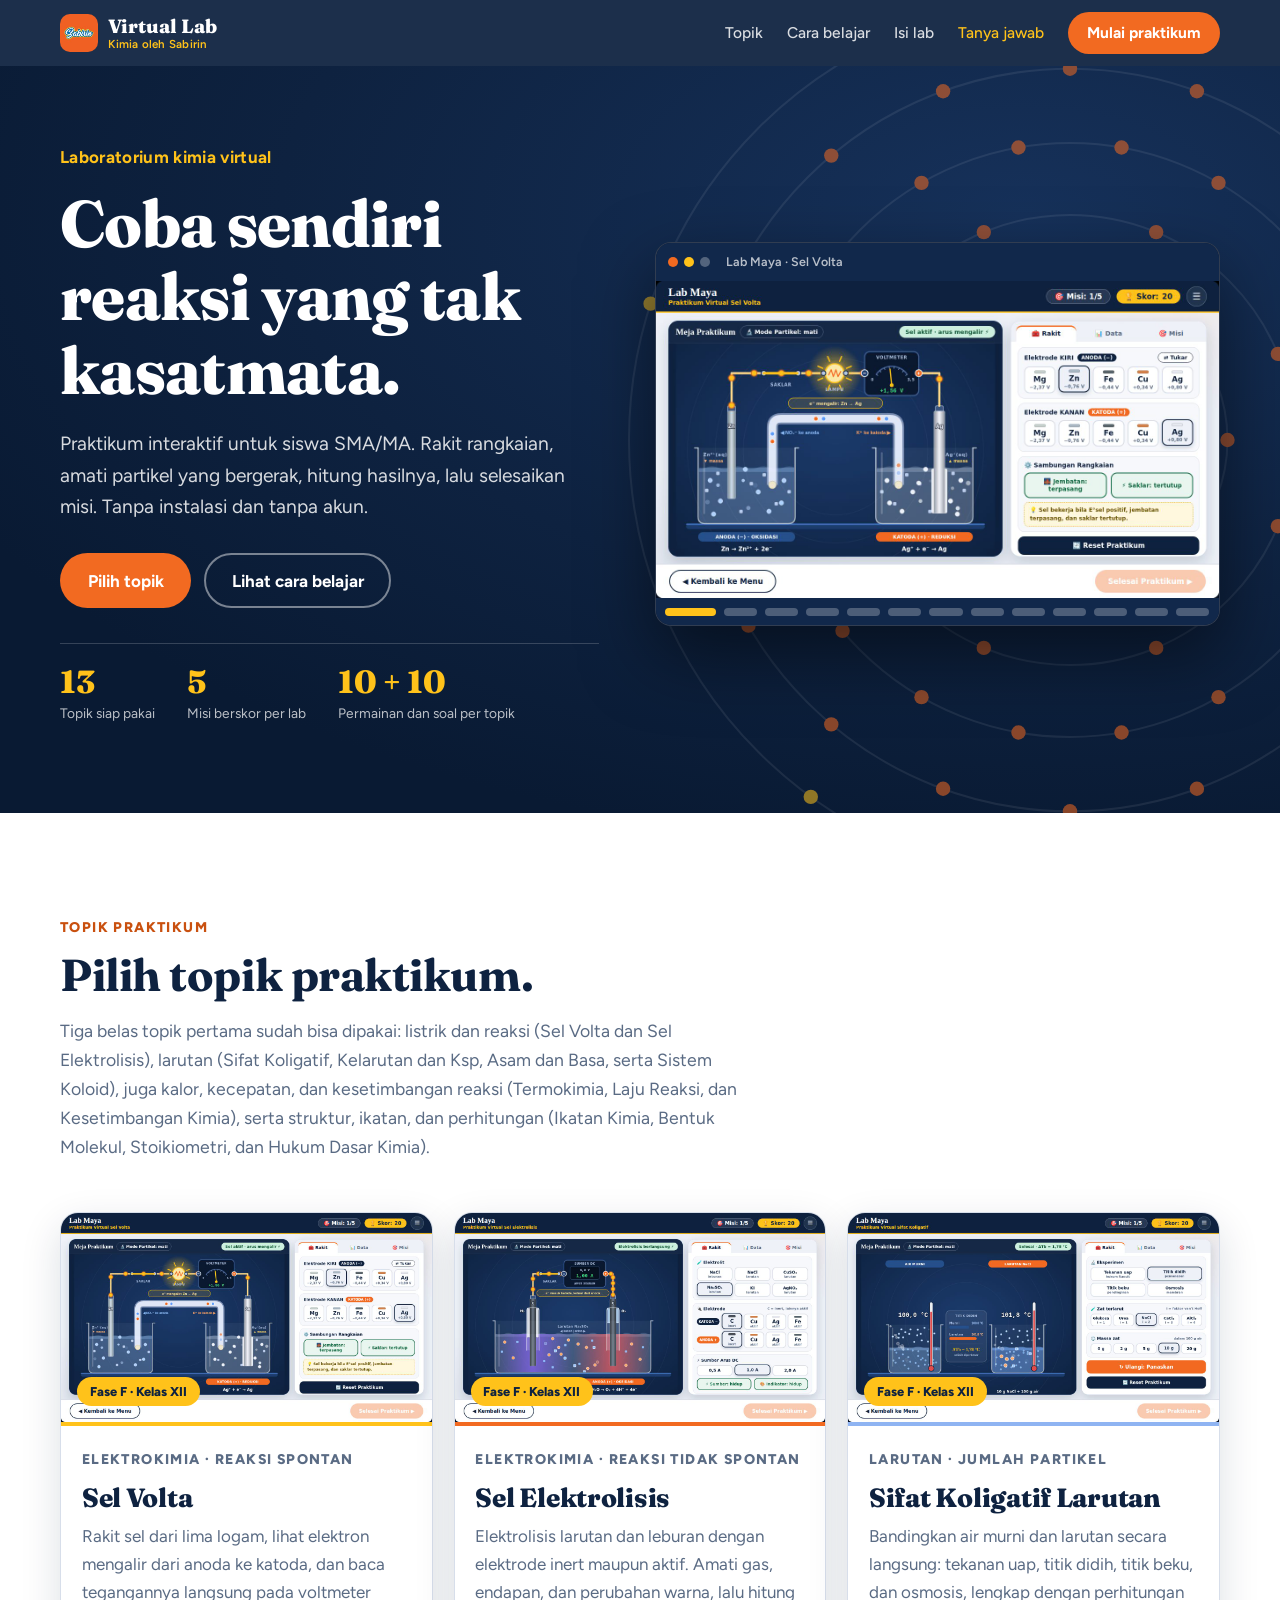
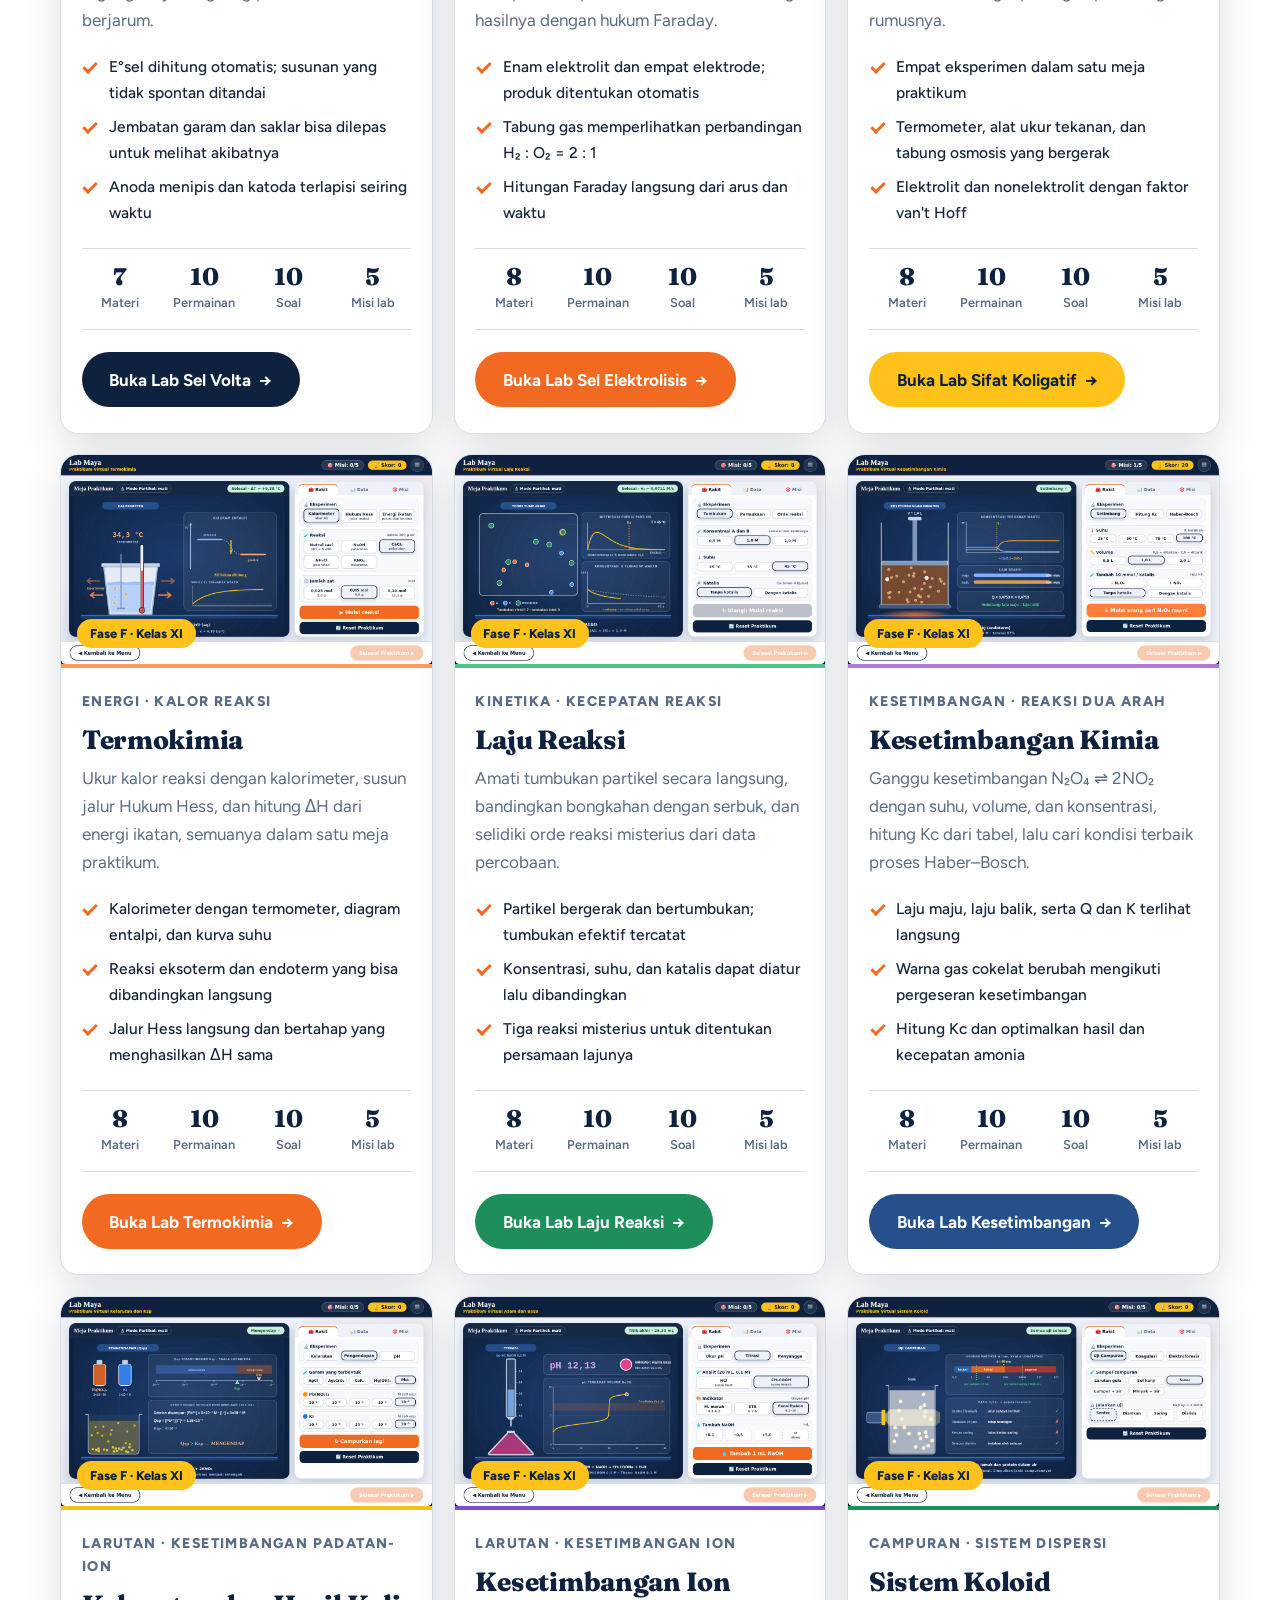
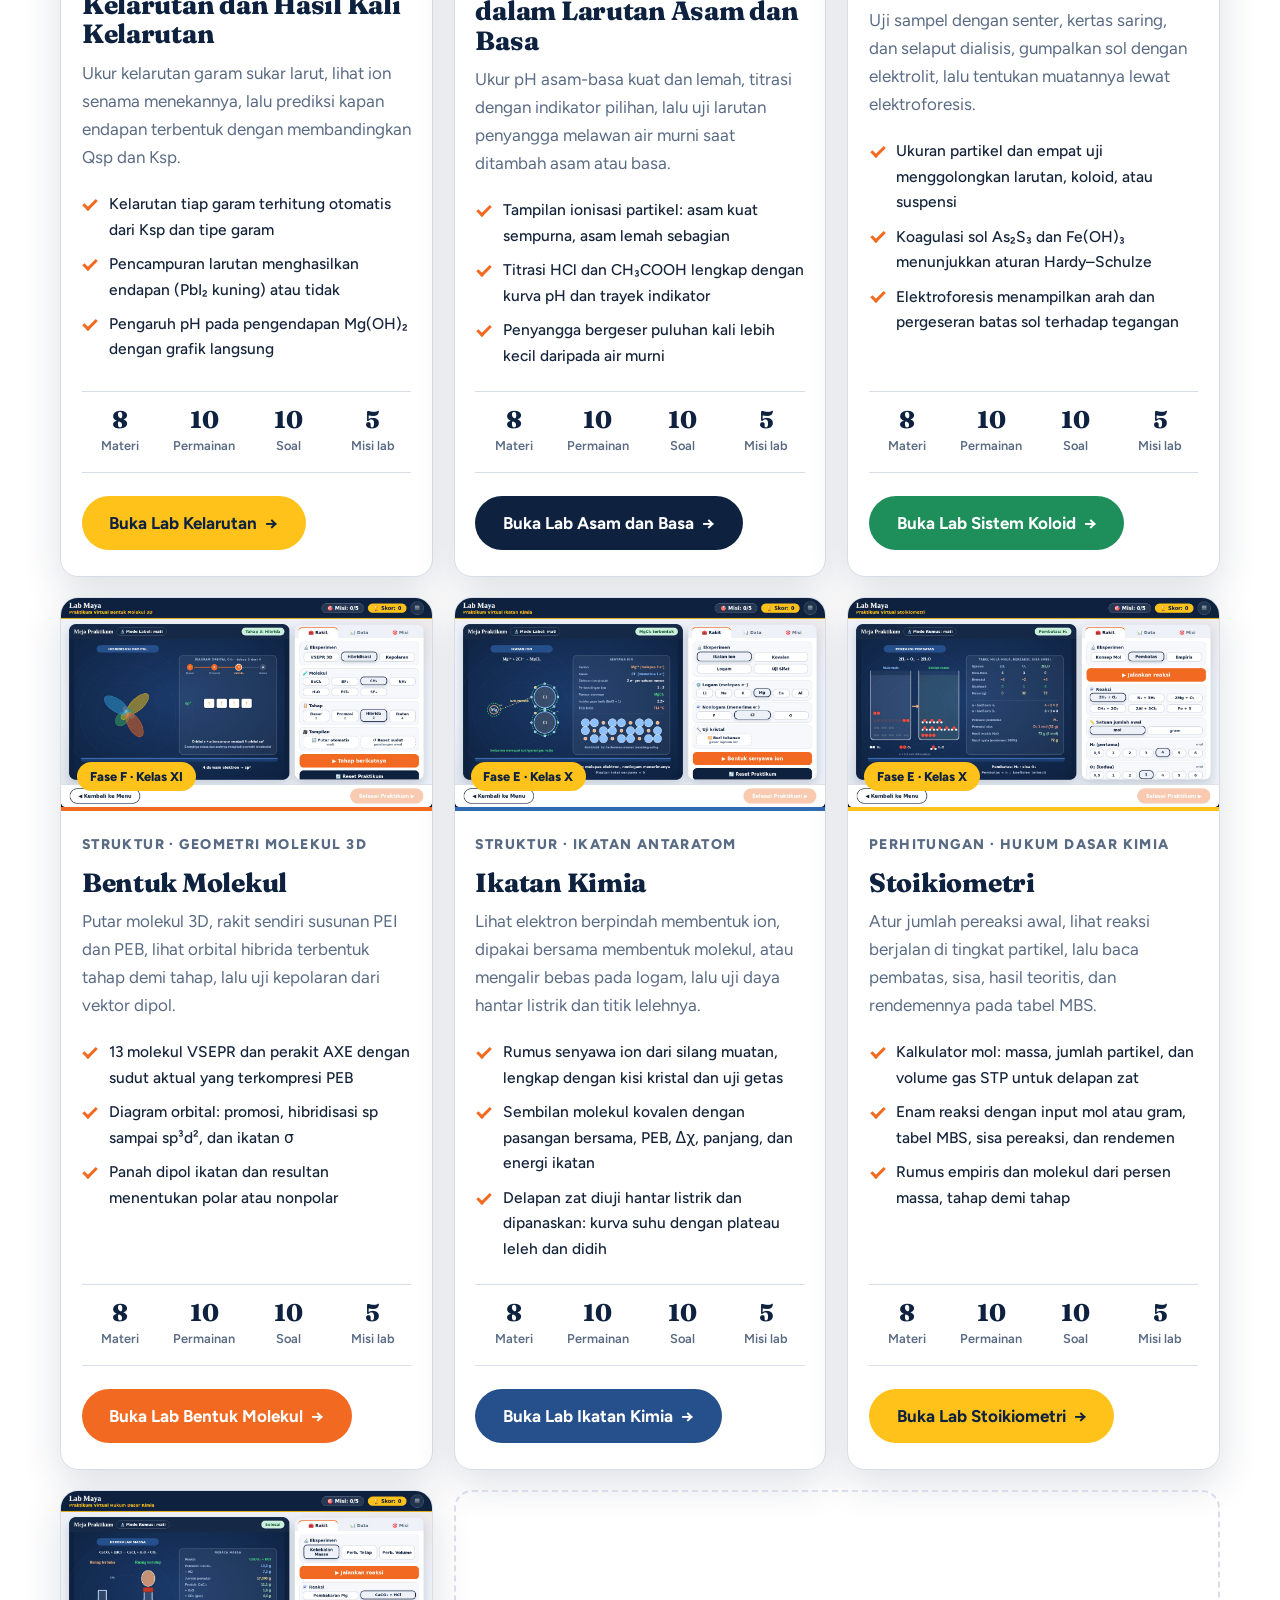
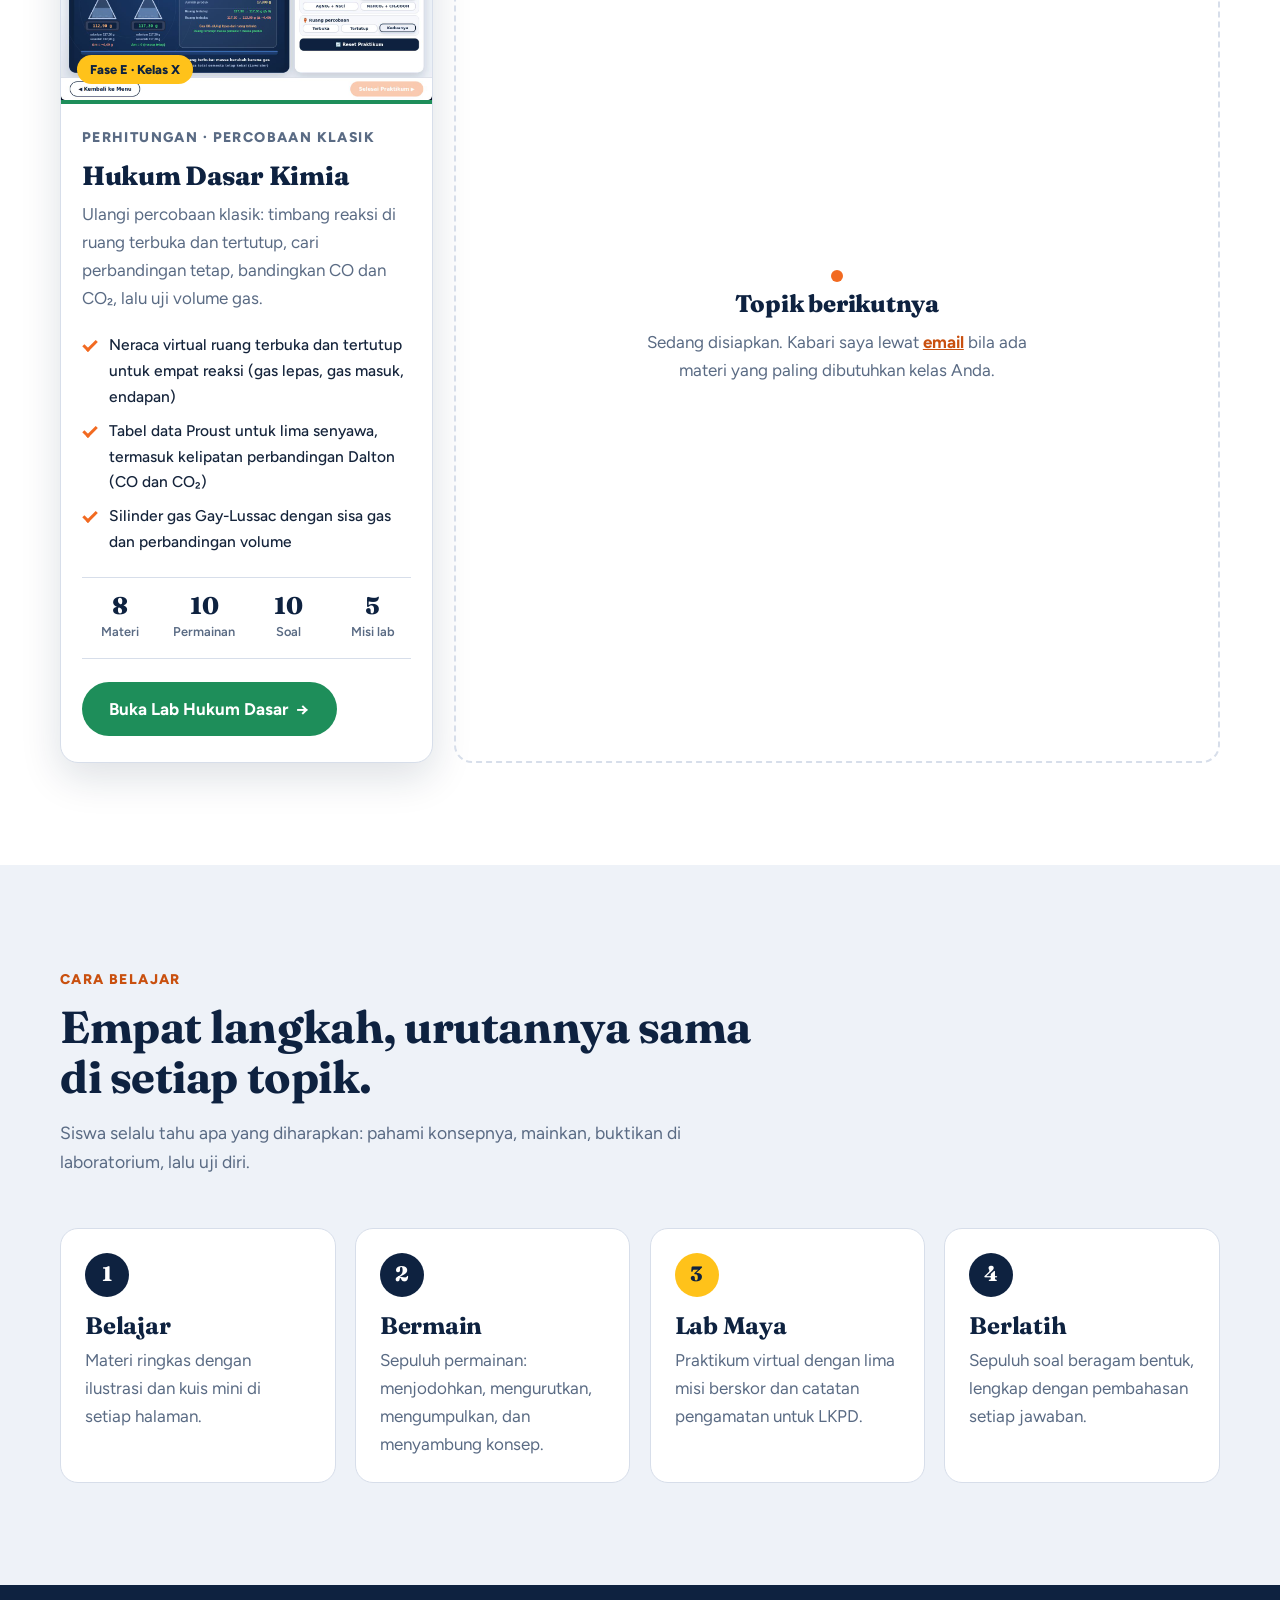
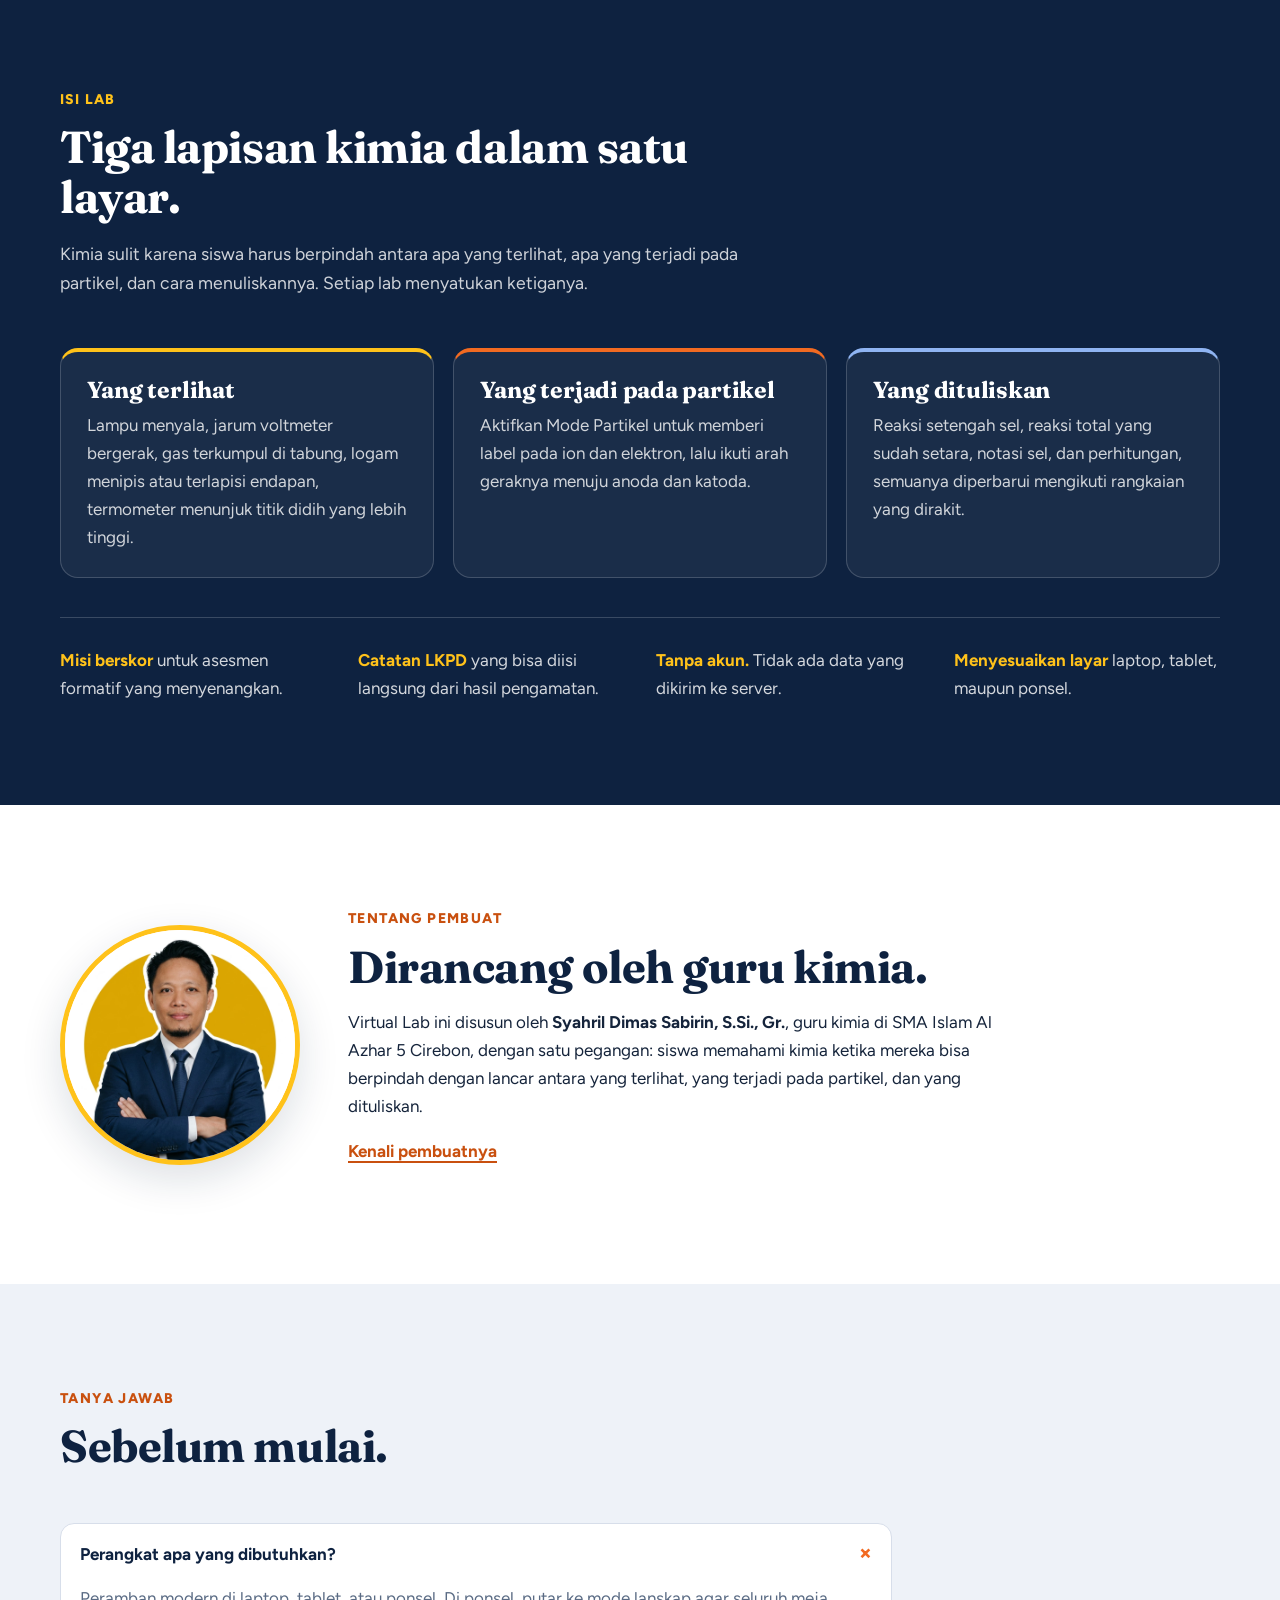
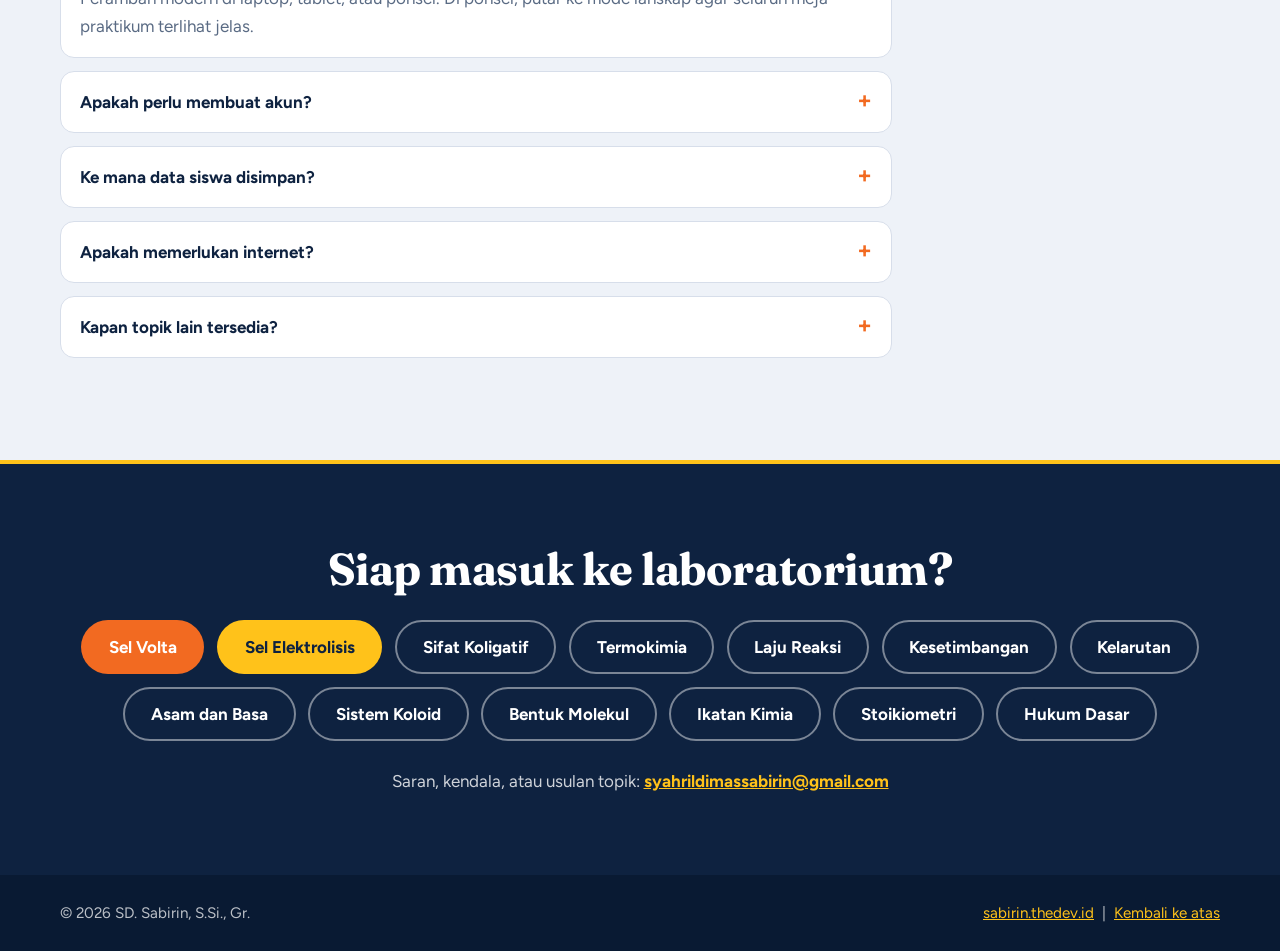
==== commit 78e83136: "Update index.html" ====
--- a/index.html
+++ b/index.html
@@ -536,7 +536,7 @@
 
 <footer class="site-footer">
   <div class="wrap foot">
-    <p>&copy; <span id="year">2026</span> Syahril Dimas Sabirin, S.Si., Gr.</p>
+    <p>&copy; <span id="year">2026</span> SD. Sabirin, S.Si., Gr.</p>
     <p><a href="https://sabirin.thedev.id" target="_blank" rel="noopener">sabirin.thedev.id<span class="sr"> (tab baru)</span></a> &nbsp;|&nbsp; <a href="#top">Kembali ke atas</a></p>
   </div>
 </footer>
